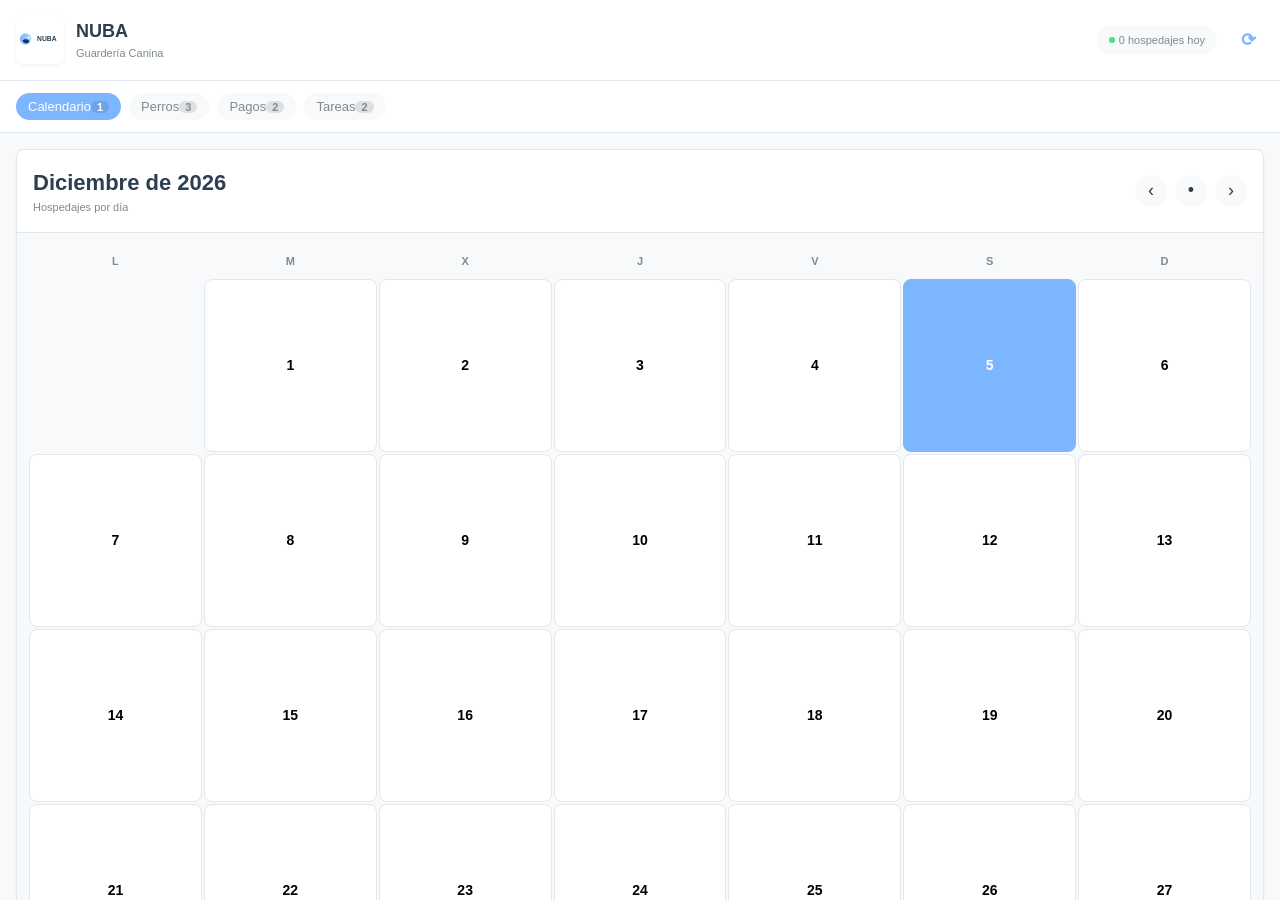
==== index.html @ fd3bfdc2 "Add files via upload" ====
<!DOCTYPE html>
<html lang="es">
<head>
  <meta charset="UTF-8" />
  <title>NUBA Guardería Canina</title>
  <meta name="viewport" content="width=device-width, initial-scale=1, viewport-fit=cover" />
  <link rel="stylesheet" href="./style.css" />
</head>
<body>
  <div id="app"></div>

  <script>
    // ===== DOM Helper =====
    const el = (tag, attrs = {}, children = []) => {
      const node = document.createElement(tag);
      Object.entries(attrs || {}).forEach(([k, v]) => {
        if (k === "class") node.className = v;
        else if (k.startsWith("on") && typeof v === "function") {
          node.addEventListener(k.slice(2).toLowerCase(), v);
        } else if (k === "dataset" && v && typeof v === "object") {
          Object.entries(v).forEach(([dk, dv]) => (node.dataset[dk] = dv));
        } else {
          node.setAttribute(k, v);
        }
      });
      const append = (c) => {
        if (c == null) return;
        if (Array.isArray(c)) c.forEach(append);
        else if (typeof c === "string" || typeof c === "number") {
          node.appendChild(document.createTextNode(c));
        } else {
          node.appendChild(c);
        }
      };
      append(children);
      return node;
    };

    // ===== State =====
    const state = {
      activeTab: "calendario",
      today: new Date(),
      calendarMonthOffset: 0,
      selectedDate: null,
      pagosFilter: "pendientes",
      tareasFilter: "todas",
      modal: null,
      selectedPerroId: null,
      tarifa: { precioNoche: 60000, precioTemporada: 0 },
      perros: [
        {
          id: 1,
          nombre: "Luna",
          notas: "Dieta hipoalergénica, muy sociable.",
          cliente: "María Pérez",
          cliente_telefono: "555-1234",
          cliente_email: "maria@example.com",
          etiquetas: ["Dieta", "Sociable"],
          tamano: "Mediano",
          adjuntos: [{ id: 1, nombre: "vacunas_Luna.pdf", tipo: "Certificado de Vacunas" }]
        },
        {
          id: 2,
          nombre: "Max",
          notas: "Ansiedad por separación. Prefiere habitación tranquila.",
          cliente: "Carlos Gómez",
          cliente_telefono: "555-5678",
          cliente_email: "carlos@example.com",
          etiquetas: ["Ansiedad", "Habitación individual"],
          tamano: "Grande",
          adjuntos: []
        },
        {
          id: 3,
          nombre: "Toby",
          notas: "Toma medicación por la mañana. Muy juguetón.",
          cliente: "Lucía Fernández",
          cliente_telefono: "555-9012",
          cliente_email: "lucia@example.com",
          etiquetas: ["Medicación", "Juguetón"],
          tamano: "Pequeño",
          adjuntos: [{ id: 2, nombre: "ficha_medica_Toby.pdf", tipo: "Ficha Médica" }]
        }
      ],
      hospedajes: [
        {
          id: 1,
          perroId: 1,
          habitacion: "Suite 1",
          desde: "2025-12-06",
          hasta: "2025-12-10",
          estado: "activo"
        },
        {
          id: 2,
          perroId: 2,
          habitacion: "Hab. 3",
          desde: "2025-12-07",
          hasta: "2025-12-12",
          estado: "programado"
        },
        {
          id: 3,
          perroId: 3,
          habitacion: "Suite 2",
          desde: "2025-12-05",
          hasta: "2025-12-07",
          estado: "completado"
        }
      ],
      pagos: [
        {
          id: 1,
          perroId: 1,
          monto: 300000,
          vence: "2025-12-10",
          estado: "pendiente",
          hospedajeId: 1,
          notas: "Pago por hospedaje 5 noches"
        },
        {
          id: 2,
          perroId: 2,
          monto: 360000,
          vence: "2025-12-12",
          estado: "pendiente",
          hospedajeId: 2,
          notas: "Pago por hospedaje 6 noches"
        },
        {
          id: 3,
          perroId: 3,
          monto: 180000,
          vence: "2025-12-07",
          estado: "pagado",
          hospedajeId: 3,
          notas: "Pago por hospedaje 3 noches"
        }
      ],
      tareas: [
        {
          id: 1,
          titulo: "Paseo Luna (mañana)",
          fecha: "2025-12-07",
          asignadoA: "Ana",
          estado: "pendiente"
        },
        {
          id: 2,
          titulo: "Baño Max",
          fecha: "2025-12-07",
          asignadoA: "Luis",
          estado: "en-curso"
        },
        {
          id: 3,
          titulo: "Limpieza Suite 2",
          fecha: "2025-12-06",
          asignadoA: "Equipo",
          estado: "hecha"
        }
      ]
    };

    // ===== Utility Functions =====
    const formatDateISO = (date) => date.toISOString().split("T")[0];

    const addMonths = (date, offset) => {
      const d = new Date(date);
      d.setMonth(d.getMonth() + offset);
      return d;
    };

    const getMonthDays = (year, month) => {
      const firstDay = new Date(year, month, 1);
      const daysInMonth = new Date(year, month + 1, 0).getDate();
      const startWeekday = (firstDay.getDay() + 6) % 7;
      const days = [];
      for (let i = 0; i < startWeekday; i++) {
        days.push(null);
      }
      for (let d = 1; d <= daysInMonth; d++) {
        days.push(new Date(year, month, d));
      }
      return days;
    };

    const isSameDay = (a, b) =>
      a.getFullYear() === b.getFullYear() &&
      a.getMonth() === b.getMonth() &&
      a.getDate() === b.getDate();

    // Calcular número de noches entre fechas (por noche)
    const calcularNoches = (desde, hasta) => {
      const d1 = new Date(desde);
      const d2 = new Date(hasta);
      const msPerDay = 1000 * 60 * 60 * 24;
      const diff = Math.floor((d2 - d1) / msPerDay);
      return Math.max(1, diff);
    };

    const calcularMonto = (desde, hasta, tarifa = state.tarifa.precioNoche) => {
      const noches = calcularNoches(desde, hasta);
      return noches * tarifa;
    };

    const formatCurrency = (value) => {
      const n = Number(value) || 0;
      try {
        return 'Gs ' + n.toLocaleString('es-PY');
      } catch (e) {
        return 'Gs ' + n.toString();
      }
    };

    // ===== Persistence (localStorage) =====
    const STORAGE_KEY = 'nuba_state_v1';

    const getSerializableState = () => ({
      activeTab: state.activeTab,
      today: formatDateISO(state.today),
      calendarMonthOffset: state.calendarMonthOffset,
      selectedDate: state.selectedDate ? formatDateISO(state.selectedDate) : null,
      pagosFilter: state.pagosFilter,
      tareasFilter: state.tareasFilter,
      selectedPerroId: state.selectedPerroId,
      tarifa: state.tarifa,
      perros: state.perros,
      hospedajes: state.hospedajes,
      pagos: state.pagos,
      tareas: state.tareas
    });

    async function saveState() {
      const data = JSON.stringify(getSerializableState());
      try {
        await fetch('/api/state', {
          method: 'POST',
          headers: { 'Content-Type': 'application/json' },
          body: data
        });
      } catch (e) {
        console.error('saveState to server failed', e);
      }
      try {
        localStorage.setItem(STORAGE_KEY, data);
      } catch (e) {
        console.error('saveState to localStorage failed', e);
      }
    }

    async function loadState() {
      let loaded = false;
      try {
        const res = await fetch('/api/state');
        if (res.ok) {
          const obj = await res.json();
          if (obj && Object.keys(obj).length > 0) {
            state.activeTab = obj.activeTab || state.activeTab;
            state.today = obj.today ? new Date(obj.today) : state.today;
            state.calendarMonthOffset = obj.calendarMonthOffset || state.calendarMonthOffset;
            state.selectedDate = obj.selectedDate ? new Date(obj.selectedDate) : state.selectedDate;
            state.pagosFilter = obj.pagosFilter || state.pagosFilter;
            state.tareasFilter = obj.tareasFilter || state.tareasFilter;
            state.selectedPerroId = obj.selectedPerroId || state.selectedPerroId;
            if (obj.tarifa) state.tarifa = obj.tarifa;
            if (Array.isArray(obj.perros)) state.perros = obj.perros;
            if (Array.isArray(obj.hospedajes)) state.hospedajes = obj.hospedajes;
            if (Array.isArray(obj.pagos)) state.pagos = obj.pagos;
            if (Array.isArray(obj.tareas)) state.tareas = obj.tareas;
            loaded = true;
          }
        }
      } catch (e) {
        console.warn('loadState from server failed', e);
      }
      if (!loaded) {
        try {
          const raw = localStorage.getItem(STORAGE_KEY);
          if (!raw) return;
          const obj = JSON.parse(raw);
          if (!obj) return;
          state.activeTab = obj.activeTab || state.activeTab;
          state.today = obj.today ? new Date(obj.today) : state.today;
          state.calendarMonthOffset = obj.calendarMonthOffset || state.calendarMonthOffset;
          state.selectedDate = obj.selectedDate ? new Date(obj.selectedDate) : state.selectedDate;
          state.pagosFilter = obj.pagosFilter || state.pagosFilter;
          state.tareasFilter = obj.tareasFilter || state.tareasFilter;
          state.selectedPerroId = obj.selectedPerroId || state.selectedPerroId;
          if (obj.tarifa) state.tarifa = obj.tarifa;
          if (Array.isArray(obj.perros)) state.perros = obj.perros;
          if (Array.isArray(obj.hospedajes)) state.hospedajes = obj.hospedajes;
          if (Array.isArray(obj.pagos)) state.pagos = obj.pagos;
          if (Array.isArray(obj.tareas)) state.tareas = obj.tareas;
        } catch (e) {
          console.error('loadState from localStorage failed', e);
        }
      }
    }

    // ===== Views =====
    function renderCalendarioView() {
      const container = el("div", { class: "calendar-card card" });

      const monthDate = addMonths(state.today, state.calendarMonthOffset);
      const monthLabel = monthDate.toLocaleDateString("es-ES", {
        month: "long",
        year: "numeric"
      });

      const header = el("div", { class: "calendar-header" }, [
        el("div", null, [
          el(
            "div",
            { class: "calendar-month" },
            monthLabel.charAt(0).toUpperCase() + monthLabel.slice(1)
          ),
          el("div", { class: "card-subtitle" }, "Hospedajes por día")
        ]),
        el("div", { class: "calendar-nav" }, [
          el(
            "button",
            {
              onclick: () => {
                state.calendarMonthOffset -= 1;
                renderApp(document.getElementById("app"));
              }
            },
            "‹"
          ),
          el(
            "button",
            {
              onclick: () => {
                state.calendarMonthOffset = 0;
                renderApp(document.getElementById("app"));
              }
            },
            "•"
          ),
          el(
            "button",
            {
              onclick: () => {
                state.calendarMonthOffset += 1;
                renderApp(document.getElementById("app"));
              }
            },
            "›"
          )
        ])
      ]);

      const weekdaysRow = ["L", "M", "X", "J", "V", "S", "D"].map((d) =>
        el("div", { class: "calendar-weekday" }, d)
      );

      const days = getMonthDays(monthDate.getFullYear(), monthDate.getMonth());
      const selectedDate = state.selectedDate || state.today;

      const daysNodes = days.map((d) => {
        if (!d) return el("div");
        const dayISO = formatDateISO(d);
        const staysOnDay = state.hospedajes.filter(
          (h) => dayISO >= h.desde && dayISO <= h.hasta
        );
        const hasStays = staysOnDay.length > 0;
        const isToday = isSameDay(d, state.today);
        const isSelected = isSameDay(d, selectedDate);

        const classes = ["calendar-day"];
        if (isToday) classes.push("is-today");
        if (hasStays) classes.push("has-stays");
        if (isSelected) classes.push("selected");

        return el(
          "button",
          {
            class: classes.join(" "),
            title: hasStays ? staysOnDay.map((h) => {
              const perro = state.perros.find((p) => p.id === h.perroId);
              return perro ? perro.nombre : "Perro";
            }).join(", ") : "",
            onclick: () => {
              state.selectedDate = d;
              renderApp(document.getElementById("app"));
            }
          },
          [
            el("div", { class: "calendar-day-inner" }, [
              el("span", { class: "calendar-day-number" }, d.getDate())
            ]),
            hasStays
              ? el(
                  "div",
                  { class: "calendar-day-badge" },
                  staysOnDay.length > 9 ? "9+" : staysOnDay.length
                )
              : null,
            hasStays && staysOnDay.length <= 2
              ? el(
                  "div",
                  { class: "calendar-day-pets" },
                  staysOnDay.slice(0, 2).map((h) => {
                    const perro = state.perros.find((p) => p.id === h.perroId);
                    return el(
                      "span",
                      { class: "pet-dot", title: perro ? perro.nombre : "Perro" },
                      perro ? perro.nombre.charAt(0) : "?"
                    );
                  })
                )
              : null
          ]
        );
      });

      const grid = el("div", { class: "calendar-grid" }, [
        ...weekdaysRow,
        ...daysNodes
      ]);

      container.appendChild(header);
      container.appendChild(grid);

      const selectedISO = formatDateISO(state.selectedDate || state.today);
      const dayStays = state.hospedajes.filter(
        (h) => selectedISO >= h.desde && selectedISO <= h.hasta
      );

      const summaryRow = el("div", { class: "day-summary" }, [
        el("span", null, [
          "Día ",
          el("strong", null, selectedISO.split("-").reverse().join("/"))
        ]),
        el("div", { class: "small-pill-row" }, [
          el("span", { class: "small-pill" }, [
            "Hospedajes: ",
            el("strong", null, dayStays.length.toString())
          ])
        ])
      ]);

      container.appendChild(summaryRow);

      const listCard = el(
        "div",
        { class: "card card-tight", style: "margin-top:6px;" },
        [
          el("div", { class: "card-header" }, [
            el("div", { class: "card-title" }, [
              "Hospedajes del día",
              el("span", { class: "chip" }, [
                el("span", { class: "chip-dot" }),
                "Programado / Activo / Completado"
              ])
            ]),
            el(
              "button",
              {
                class: "btn-ghost",
                onclick: () => {
                  state.modal = { type: "hospedaje", date: selectedISO };
                  renderApp(document.getElementById("app"));
                }
              },
              "+ nuevo"
            )
          ]),
          el("div", { class: "scroll-area" }, [
            dayStays.length === 0
              ? el("div", { class: "empty-state" }, "No hay hospedajes para este día.")
              : dayStays.map(renderStayItem)
          ])
        ]
      );

      const wrapper = el("div");
      wrapper.appendChild(container);
      wrapper.appendChild(listCard);
      return wrapper;
    }

    function renderStayItem(h) {
      const perro = state.perros.find((p) => p.id === h.perroId);
      const initials = perro ? perro.nombre.charAt(0) : "?";
      const statusClass = h.estado;
      const statusLabel =
        h.estado === "activo"
          ? "Activo"
          : h.estado === "completado"
          ? "Completado"
          : "Programado";

      const pago = state.pagos.find((p) => p.hospedajeId === h.id);
      const montoCalculado = calcularMonto(h.desde, h.hasta);

      return el("div", { class: "stay-item" }, [
        el("div", { class: "stay-avatar" }, initials),
        el("div", { class: "stay-main" }, [
          el("div", { class: "stay-name" }, perro ? perro.nombre : "Perro"),
          el(
            "div",
            { class: "stay-meta" },
            `Hab. ${h.habitacion} · ${h.desde.split("-").reverse().join("/")}` +
                ` – ${h.hasta.split("-").reverse().join("/")} · ${formatCurrency(montoCalculado)}`
          )
        ]),
        el("div", { style: "display:flex; gap:6px; align-items:center;" }, [
          el("span", { class: `stay-status ${statusClass}` }, statusLabel),
          el(
            "button",
            {
              class: "btn-ghost",
              onclick: () => {
                state.modal = { type: "hospedaje", hospedajeId: h.id };
                renderApp(document.getElementById("app"));
              }
            },
            "Editar"
          )
        ])
      ]);
    }

    function renderPerrosView() {
      const card = el("div", { class: "card card-tight" }, [
        el("div", { class: "card-header" }, [
          el("div", { class: "card-title" }, [
            "Perros registrados",
            el("span", { class: "chip" }, [
              el("span", { class: "chip-dot" }),
              "Perfil, notas, historial"
            ])
          ]),
          el(
            "button",
            {
              class: "btn-ghost",
              onclick: () => {
                state.modal = { type: "perro" };
                renderApp(document.getElementById("app"));
              }
            },
            "+ nuevo"
          )
        ]),
        el("div", { class: "scroll-area" }, [
          el(
            "div",
            { class: "pet-list" },
            state.perros.map((p) => renderPetItem(p))
          )
        ])
      ]);
      return card;
    }

    function renderPetItem(p) {
      const initials = p.nombre.charAt(0);
      const activos = state.hospedajes.filter(
        (h) => h.perroId === p.id && h.estado === "activo"
      ).length;
      const pendientes = state.pagos.filter(
        (pay) => pay.perroId === p.id && pay.estado === "pendiente"
      ).length;
      const tam = p.tamano ? ` · ${p.tamano}` : "";

      return el("div", { class: "pet-item" }, [
        el("div", { class: "pet-avatar" }, initials),
        el("div", { class: "pet-main" }, [
          el("div", { class: "pet-name" }, p.nombre),
          el("div", { class: "pet-notes" }, p.cliente ? `Cliente: ${p.cliente}${tam}` : tam),
          el("div", { class: "pet-tags" }, [
            p.etiquetas.map((tag) => el("span", { class: "pet-tag" }, tag)),
            activos
              ? el("span", { class: "pet-tag" }, `Hospedajes activos: ${activos}`)
              : null,
            pendientes
              ? el(
                  "span",
                  { class: "pet-tag" },
                  `Pagos pendientes: ${pendientes}`
                )
              : null
          ])
        ]),
        el("div", null, [
          el(
            "button",
            {
              class: "btn-ghost",
              onclick: () => {
                state.selectedPerroId = p.id;
                state.modal = { type: "perfil-perro", perroId: p.id };
                renderApp(document.getElementById("app"));
              }
            },
            "Ver Perfil"
          )
        ])
      ]);
    }

    function renderPagosView() {
      const card = el("div", { class: "card card-tight" }, [
        el("div", { class: "card-header" }, [
          el("div", { class: "card-title" }, [
            "Pagos",
            el("span", { class: "chip" }, [
              el("span", { class: "chip-dot" }),
              "Pendientes y pagados"
            ])
          ]),
          el(
            "button",
            {
              class: "btn-ghost",
              onclick: () => {
                state.modal = { type: "pago" };
                renderApp(document.getElementById("app"));
              }
            },
            "+ nuevo pago"
          )
        ]),
        el("div", { class: "pagos-toggle" }, [
          el(
            "button",
            {
              class: state.pagosFilter === "pendientes" ? "active" : "",
              onclick: () => {
                state.pagosFilter = "pendientes";
                renderApp(document.getElementById("app"));
              }
            },
            "Pendientes"
          ),
          el(
            "button",
            {
              class: state.pagosFilter === "pagados" ? "active" : "",
              onclick: () => {
                state.pagosFilter = "pagados";
                renderApp(document.getElementById("app"));
              }
            },
            "Pagados"
          ),
          el(
            "button",
            {
              class: "btn-ghost",
              onclick: () => {
                state.modal = { type: "tarifa" };
                renderApp(document.getElementById("app"));
              }
            },
            "⚙ Tarifas"
          )
        ]),
        el("div", { class: "scroll-area" }, [renderPagosList(state.pagosFilter)])
      ]);

      return card;
    }

    function renderPagosList(filter) {
      const todayISO = formatDateISO(state.today);
      const list = state.pagos.filter((p) =>
        filter === "pendientes" ? p.estado === "pendiente" : p.estado === "pagado"
      );

      if (list.length === 0) {
        return el(
          "div",
          { class: "empty-state" },
          filter === "pendientes"
            ? "No hay pagos pendientes."
            : "No hay pagos registrados como pagados."
        );
      }

      return el(
        "div",
        null,
        list.map((p) => {
          const perro = state.perros.find((pet) => pet.id === p.perroId);
          const vencido = p.estado === "pendiente" && p.vence < todayISO;
          const statusClass = vencido
            ? "vencido"
            : p.estado === "pendiente"
            ? "pendiente"
            : "pagado";
          const statusLabel = vencido
            ? "Vencido"
            : p.estado === "pendiente"
            ? "Pendiente"
            : "Pagado";

          return el("div", { class: "payment-item" }, [
            el("div", { class: "payment-main" }, [
              el("div", { class: "payment-name" }, perro ? perro.nombre : "Perro"),
              el("div", { class: "payment-meta" }, [
                `Vence: ${p.vence.split("-").reverse().join("/")}`,
                " · ",
                el("span", { class: `payment-status-pill ${statusClass}` }, [
                  statusLabel
                ])
              ]),
              p.notas ? el("div", { class: "payment-notes" }, p.notas) : null
            ]),
            el("div", { style: "text-align:right; display:flex; flex-direction:column; gap:6px; align-items:flex-end;" }, [
              el("div", { class: "payment-amount" }, formatCurrency(p.monto)),
              el("div", null, [
                filter === "pendientes"
                  ? el(
                      "button",
                      {
                        class: "btn-primary btn-small",
                        onclick: () => {
                          p.estado = "pagado";
                          saveState();
                          renderApp(document.getElementById("app"));
                        }
                      },
                      "Marcar pagado"
                    )
                  : null,
                el(
                  "button",
                  {
                    class: "btn-ghost",
                    onclick: () => {
                      state.modal = { type: "pago", pagoId: p.id };
                      renderApp(document.getElementById("app"));
                    }
                  },
                  "Editar"
                )
              ])
            ])
          ]);
        })
      );
    }

    function renderTareasView() {
      const card = el("div", { class: "card card-tight" }, [
        el("div", { class: "card-header" }, [
          el("div", { class: "card-title" }, [
            "Tareas del equipo",
            el("span", { class: "chip" }, [
              el("span", { class: "chip-dot" }),
              "Paseos, baños, limpieza"
            ])
          ]),
          el(
            "button",
            {
              class: "btn-ghost",
              onclick: () => {
                state.modal = { type: "tarea" };
                renderApp(document.getElementById("app"));
              }
            },
            "+ nueva"
          )
        ]),
        el("div", { class: "task-filters" }, [
          el(
            "button",
            {
              class: `btn-ghost ${state.tareasFilter === "todas" ? "active-filter" : ""}`,
              onclick: () => {
                state.tareasFilter = "todas";
                renderApp(document.getElementById("app"));
              }
            },
            "Todas"
          ),
          el(
            "button",
            {
              class: `btn-ghost ${state.tareasFilter === "pendientes" ? "active-filter" : ""}`,
              onclick: () => {
                state.tareasFilter = "pendientes";
                renderApp(document.getElementById("app"));
              }
            },
            "Pendientes"
          ),
          el(
            "button",
            {
              class: `btn-ghost ${state.tareasFilter === "hoy" ? "active-filter" : ""}`,
              onclick: () => {
                state.tareasFilter = "hoy";
                renderApp(document.getElementById("app"));
              }
            },
            "Hoy"
          )
        ]),
        el("div", { class: "scroll-area" }, [renderTareasList()])
      ]);

      return card;
    }

    function renderTareasList() {
      const todayISO = formatDateISO(state.today);

      let list = state.tareas.slice();
      if (state.tareasFilter === "pendientes") {
        list = list.filter((t) => t.estado !== "hecha");
      } else if (state.tareasFilter === "hoy") {
        list = list.filter((t) => t.fecha === todayISO);
      }

      if (list.length === 0) {
        return el(
          "div",
          { class: "empty-state" },
          "No hay tareas para este filtro."
        );
      }

      return el(
        "div",
        null,
        list.map((t) => {
          const statusClass = t.estado;
          const statusLabel =
            t.estado === "pendiente"
              ? "Pendiente"
              : t.estado === "en-curso"
              ? "En curso"
              : "Hecha";

          return el("div", { class: "task-item" }, [
            el(
              "button",
              {
                class: "task-checkbox",
                onclick: () => {
                    if (t.estado === "hecha") {
                      t.estado = "pendiente";
                    } else {
                      t.estado = "hecha";
                    }
                    saveState();
                    renderApp(document.getElementById("app"));
                }
              },
              t.estado === "hecha" ? "✓" : ""
            ),
            el("div", { class: "task-main" }, [
              el("div", { class: "task-title" }, t.titulo),
              el("div", { class: "task-meta" }, [
                el("span", null, [
                  `Fecha: ${t.fecha.split("-").reverse().join("/")}`,
                  " · ",
                  `Asignado a ${t.asignadoA}`
                ]),
                el("span", { class: `task-status-pill ${statusClass}` }, statusLabel)
              ])
            ])
          ]);
        })
      );
    }

    function renderModal() {
      const close = () => {
        state.modal = null;
        renderApp(document.getElementById("app"));
      };

      const backdrop = el(
        "div",
        {
          class: "modal-backdrop",
          onclick: (e) => {
            if (e.target === e.currentTarget) close();
          }
        },
        [renderModalContent(close)]
      );

      return backdrop;
    }

    function renderModalContent(close) {
      if (!state.modal) return el("div");
      if (state.modal.type === "hospedaje") return renderHospedajeModal(close);
      if (state.modal.type === "tarea") return renderTareaModal(close);
      if (state.modal.type === "pago") return renderPagoModal(close);
      if (state.modal.type === "perro") return renderPerroModal(close);
      if (state.modal.type === "tarifa") return renderTarifaModal(close);
      if (state.modal.type === "perfil-perro") return renderPerfilPerroModal(close);
      return el("div");
    }

    function renderHospedajeModal(close) {
      const sheet = el("div", { class: "modal-sheet" });
      const hospedajeId = state.modal && state.modal.hospedajeId ? state.modal.hospedajeId : null;
      const existing = hospedajeId ? state.hospedajes.find((x) => x.id === hospedajeId) : null;

      const desdeInput = el("input", {
        type: "date",
        value: state.modal.date || (existing ? existing.desde : formatDateISO(state.today))
      });
      const hastaInput = el("input", {
        type: "date",
        value: state.modal.date || (existing ? existing.hasta : formatDateISO(state.today))
      });

      const perroSelect = el(
        "select",
        null,
        state.perros.map((p) => el("option", { value: p.id }, p.nombre))
      );

      const habInput = el("input", {
        type: "text",
        placeholder: "Suite / Habitación",
        value: existing ? existing.habitacion : ""
      });

      if (existing) {
        perroSelect.value = existing.perroId;
      }

      const save = () => {
        const perroId = parseInt(perroSelect.value, 10);
        const desde = desdeInput.value;
        const hasta = hastaInput.value;
        const habitacion = habInput.value || "Hab. 1";
        if (!perroId || !desde || !hasta) {
          alert("Completa perro y fechas.");
          return;
        }
        if (existing) {
          existing.perroId = perroId;
          existing.desde = desde;
          existing.hasta = hasta;
          existing.habitacion = habitacion;
          // Actualizar pago relacionado
          const pago = state.pagos.find((p) => p.hospedajeId === existing.id);
          if (pago) {
            pago.monto = calcularMonto(desde, hasta);
          }
          saveState();
        } else {
          state.hospedajes.push({
            id: Date.now(),
            perroId,
            desde,
            hasta,
            habitacion,
            estado: "programado"
          });
          // Crear pago automático
          const nuevoHospedajeId = Date.now();
          const monto = calcularMonto(desde, hasta);
          const noches = calcularNoches(desde, hasta);
          state.pagos.push({
            id: Date.now() + 1,
            perroId,
            monto,
            vence: hasta,
            hospedajeId: nuevoHospedajeId,
            estado: "pendiente",
            notas: `Pago por hospedaje ${noches} noches`
          });
          state.hospedajes[state.hospedajes.length - 1].id = nuevoHospedajeId;
          saveState();
        }
        close();
      };

      sheet.appendChild(
        el("div", { class: "modal-header" }, [
          el("div", { class: "modal-title" }, existing ? "Editar hospedaje" : "Nuevo hospedaje"),
          el(
            "button",
            {
              class: "btn-icon",
              onclick: close
            },
            "✕"
          )
        ])
      );

      sheet.appendChild(
        el("div", { class: "modal-body" }, [
          el("div", { class: "modal-field" }, [
            el("label", null, "Perro"),
            perroSelect
          ]),
          el("div", { class: "modal-field" }, [
            el("label", null, "Desde"),
            desdeInput
          ]),
          el("div", { class: "modal-field" }, [
            el("label", null, "Hasta"),
            hastaInput
          ]),
          el("div", { class: "modal-field" }, [
            el("label", null, "Habitación"),
            habInput
          ]),
          el("div", { class: "modal-actions" }, [
            el("button", { class: "btn-ghost", onclick: close }, "Cancelar"),
            el("button", { class: "btn-primary", onclick: save }, "Guardar")
          ])
        ])
      );

      return sheet;
    }

    function renderPagoModal(close) {
      const sheet = el("div", { class: "modal-sheet" });
      const pagoId = state.modal && state.modal.pagoId ? state.modal.pagoId : null;
      const existing = pagoId ? state.pagos.find((x) => x.id === pagoId) : null;

      const perroSelect = el(
        "select",
        null,
        state.perros.map((p) => el("option", { value: p.id }, p.nombre))
      );
      const montoInput = el("input", {
        type: "number",
        placeholder: "Monto",
        min: "0",
        step: "0.01",
        value: existing ? existing.monto : ""
      });
      const venceInput = el("input", {
        type: "date",
        value: existing ? existing.vence : formatDateISO(state.today)
      });
      const notasInput = el("input", {
        type: "text",
        placeholder: "Notas (opcional)",
        value: existing && existing.notas ? existing.notas : ""
      });
      const estadoSelect = el(
        "select",
        null,
        ["pendiente", "pagado"].map((s) => el("option", { value: s }, s))
      );

      if (existing) {
        perroSelect.value = existing.perroId;
        estadoSelect.value = existing.estado || "pendiente";
      }

      const save = () => {
        const perroId = parseInt(perroSelect.value, 10);
        const monto = parseFloat(montoInput.value);
        const vence = venceInput.value;
        const notas = notasInput.value.trim();
        const estado = estadoSelect.value;

        if (!perroId || !monto || monto <= 0 || !vence) {
          alert("Completa todos los campos correctamente.");
          return;
        }

        if (existing) {
          existing.perroId = perroId;
          existing.monto = monto;
          existing.vence = vence;
          existing.notas = notas;
          existing.estado = estado;
        } else {
          state.pagos.push({
            id: Date.now(),
            perroId,
            monto,
            vence,
            notas,
            estado: estado || "pendiente"
          });
        }
        saveState();
        close();
      };

      sheet.appendChild(
        el("div", { class: "modal-header" }, [
          el("div", { class: "modal-title" }, existing ? "Editar pago" : "Nuevo pago"),
          el(
            "button",
            {
              class: "btn-icon",
              onclick: close
            },
            "✕"
          )
        ])
      );

      sheet.appendChild(
        el("div", { class: "modal-body" }, [
          el("div", { class: "modal-field" }, [
            el("label", null, "Perro"),
            perroSelect
          ]),
          el("div", { class: "modal-field" }, [
            el("label", null, "Monto (Gs)"),
            montoInput
          ]),
          el("div", { class: "modal-field" }, [
            el("label", null, "Fecha de vencimiento"),
            venceInput
          ]),
          el("div", { class: "modal-field" }, [
            el("label", null, "Notas"),
            notasInput
          ]),
          el("div", { class: "modal-field" }, [
            el("label", null, "Estado"),
            estadoSelect
          ]),
          el("div", { class: "modal-actions" }, [
            el("button", { class: "btn-ghost", onclick: close }, "Cancelar"),
            el("button", { class: "btn-primary", onclick: save }, "Guardar")
          ])
        ])
      );

      return sheet;
    }

    function renderPerroModal(close) {
      const sheet = el("div", { class: "modal-sheet" });
      const perroId = state.modal && state.modal.perroId ? state.modal.perroId : null;
      const existing = perroId ? state.perros.find((p) => p.id === perroId) : null;

      const nombreInput = el("input", { type: "text", placeholder: "Nombre", value: existing ? existing.nombre : "" });
      const clienteInput = el("input", { type: "text", placeholder: "Nombre del cliente", value: existing ? existing.cliente : "" });
      const telInput = el("input", { type: "text", placeholder: "Teléfono", value: existing ? (existing.cliente_telefono || "") : "" });
      const emailInput = el("input", { type: "email", placeholder: "Email", value: existing ? (existing.cliente_email || "") : "" });
      const notasInput = el("input", { type: "text", placeholder: "Notas", value: existing ? existing.notas : "" });
      const etiquetasInput = el("input", { type: "text", placeholder: "Etiquetas (separadas por comas)", value: existing ? (existing.etiquetas || []).join(", ") : "" });
      const tamanoSelect = el("select", null, [
        el("option", { value: "Pequeño" }, "Pequeño"),
        el("option", { value: "Mediano" }, "Mediano"),
        el("option", { value: "Grande" }, "Grande")
      ]);

      // Manejo de adjuntos (imágenes) en la ficha médica
      const tempAdjuntos = existing && existing.adjuntos ? existing.adjuntos.slice() : [];
      const adjContainer = el("div", { class: "adj-container" }, tempAdjuntos.map(a => {
        return el("div", { class: "adj-row" }, [
          a.data ? el("img", { src: a.data, style: "width:56px;height:56px;object-fit:cover;border-radius:6px;" }) : el("div", { style: "width:56px;height:56px;background:#eee;border-radius:6px;display:flex;align-items:center;justify-content:center;" }, "📄"),
          el("div", { style: "flex:1;margin-left:8px;" }, a.nombre),
          el("button", { class: "btn-ghost", onclick: () => { const idx = tempAdjuntos.findIndex(x=>x.id===a.id); if(idx>=0){ tempAdjuntos.splice(idx,1); adjContainer.innerHTML = ''; tempAdjuntos.forEach(x=> adjContainer.appendChild(renderAdjItem(x))); } } }, "Eliminar")
        ]);
      }));

      function renderAdjItem(a) {
        return el("div", { class: "adj-row" }, [
          a.data ? el("img", { src: a.data, style: "width:56px;height:56px;object-fit:cover;border-radius:6px;" }) : el("div", { style: "width:56px;height:56px;background:#eee;border-radius:6px;display:flex;align-items:center;justify-content:center;" }, "📄"),
          el("div", { style: "flex:1;margin-left:8px;" }, a.nombre),
          el("button", { class: "btn-ghost", onclick: () => { const idx = tempAdjuntos.findIndex(x=>x.id===a.id); if(idx>=0){ tempAdjuntos.splice(idx,1); adjContainer.innerHTML = ''; tempAdjuntos.forEach(x=> adjContainer.appendChild(renderAdjItem(x))); } } }, "Eliminar")
        ]);
      }

      const fileInput = el("input", { type: "file", accept: "image/*", onchange: (e) => {
        const file = e.target.files && e.target.files[0];
        if (!file) return;
        const reader = new FileReader();
        reader.onload = () => {
          const obj = { id: Date.now(), nombre: file.name, tipo: file.type, data: reader.result };
          tempAdjuntos.push(obj);
          adjContainer.appendChild(renderAdjItem(obj));
        };
        reader.readAsDataURL(file);
      } });

      const save = () => {
        const nombre = nombreInput.value.trim();
        const cliente = clienteInput.value.trim();
        const cliente_telefono = telInput.value.trim();
        const cliente_email = emailInput.value.trim();
        const notas = notasInput.value.trim();
        const etiquetas = etiquetasInput.value.split(",").map(s=>s.trim()).filter(Boolean);
        const tamano = tamanoSelect.value || (existing && existing.tamano) || "Mediano";

        if (!nombre) { alert("Ingresa el nombre del perro."); return; }

        if (existing) {
          existing.nombre = nombre;
          existing.cliente = cliente;
          existing.cliente_telefono = cliente_telefono;
          existing.cliente_email = cliente_email;
          existing.notas = notas;
          existing.etiquetas = etiquetas;
          existing.tamano = tamano;
          existing.adjuntos = tempAdjuntos;
        } else {
          state.perros.push({
            id: Date.now(),
            nombre,
            cliente,
            cliente_telefono,
            cliente_email,
            notas,
            etiquetas,
            tamano,
            adjuntos: tempAdjuntos
          });
        }
        saveState();
        close();
      };

      sheet.appendChild(el("div", { class: "modal-header" }, [ el("div", { class: "modal-title" }, existing ? "Editar perro" : "Nuevo perro"), el("button", { class: "btn-icon", onclick: close }, "✕") ]));
      // Prefill tamaño if editing
      if (existing && existing.tamano) tamanoSelect.value = existing.tamano;

      sheet.appendChild(el("div", { class: "modal-body" }, [
        el("div", { class: "modal-field" }, [ el("label", null, "Nombre"), nombreInput ]),
        el("div", { class: "modal-field" }, [ el("label", null, "Cliente"), clienteInput ]),
        el("div", { class: "modal-field" }, [ el("label", null, "Teléfono"), telInput ]),
        el("div", { class: "modal-field" }, [ el("label", null, "Email"), emailInput ]),
        el("div", { class: "modal-field" }, [ el("label", null, "Notas"), notasInput ]),
        el("div", { class: "modal-field" }, [ el("label", null, "Etiquetas"), etiquetasInput ]),
        el("div", { class: "modal-field" }, [ el("label", null, "Ficha médica (adjuntar imágenes)"), fileInput, adjContainer ]),
        el("div", { class: "modal-actions" }, [ el("button", { class: "btn-ghost", onclick: close }, "Cancelar"), el("button", { class: "btn-primary", onclick: save }, "Guardar") ])
      ]));

      return sheet;
    }

    function renderTarifaModal(close) {
      const sheet = el("div", { class: "modal-sheet" });
      const precioInput = el("input", {
        type: "number",
        placeholder: "Precio por noche (Gs)",
        min: "0",
        step: "1",
        value: state.tarifa.precioNoche
      });
      const temporadaInput = el("input", {
        type: "number",
        placeholder: "Descuento/Aumento temporada (%)",
        min: "-100",
        max: "100",
        step: "1",
        value: state.tarifa.precioTemporada
      });

      const save = () => {
        const precio = parseFloat(precioInput.value);
        if (!precio || precio <= 0) {
          alert("Ingresa un precio válido.");
          return;
        }
        state.tarifa.precioNoche = precio;
        state.tarifa.precioTemporada = parseFloat(temporadaInput.value) || 0;
        saveState();
        alert("Tarifas actualizadas correctamente.");
        close();
      };

      sheet.appendChild(el("div", { class: "modal-header" }, [ el("div", { class: "modal-title" }, "Configurar Tarifas"), el("button", { class: "btn-icon", onclick: close }, "✕") ]));
      sheet.appendChild(el("div", { class: "modal-body" }, [
        el("div", { class: "modal-field" }, [ el("label", null, "Precio por noche (Gs)"), precioInput ]),
        el("div", { class: "modal-field" }, [ el("label", null, "Ajuste temporada (%)"), temporadaInput ]),
        el("div", { class: "modal-actions" }, [ el("button", { class: "btn-ghost", onclick: close }, "Cancelar"), el("button", { class: "btn-primary", onclick: save }, "Guardar") ])
      ]));

      return sheet;
    }

    function renderPerfilPerroModal(close) {
      const perroId = state.modal && state.modal.perroId ? state.modal.perroId : null;
      const perro = perroId ? state.perros.find((p) => p.id === perroId) : null;

      if (!perro) return el("div");

      const sheet = el("div", { class: "modal-sheet" });
      const hospedajesDelPerro = state.hospedajes.filter((h) => h.perroId === perroId);
      const pagosDelPerro = state.pagos.filter((p) => p.perroId === perroId);

      sheet.appendChild(el("div", { class: "modal-header" }, [
        el("div", { class: "modal-title" }, `${perro.nombre} - Perfil`),
        el("button", { class: "btn-icon", onclick: close }, "✕")
      ]));

      sheet.appendChild(el("div", { class: "modal-body" }, [
        el("div", { class: "modal-section" }, [
          el("h4", null, "Información General"),
          el("p", null, `Nombre: ${perro.nombre}`),
          el("p", null, `Cliente: ${perro.cliente}`),
          el("p", null, `Teléfono: ${perro.cliente_telefono || "-"}`),
          el("p", null, `Email: ${perro.cliente_email || "-"}`),
          el("p", null, `Tamaño: ${perro.tamano || "-"}`),
          el("p", null, `Notas: ${perro.notas}`)
        ]),
        el("div", { class: "modal-section" }, [
          el("h4", null, "Hospedajes"),
          hospedajesDelPerro.length === 0
            ? el("p", null, "No hay hospedajes registrados.")
            : hospedajesDelPerro.map((h) =>
              el("div", { style: "margin:6px 0; font-size:11px; padding:6px; background:#f0f0f0; border-radius:6px;" }, [
                `${h.desde} a ${h.hasta} · Hab. ${h.habitacion} · Estado: ${h.estado}`
              ])
            )
        ]),
        el("div", { class: "modal-section" }, [
          el("h4", null, "Pagos"),
          pagosDelPerro.length === 0
            ? el("p", null, "No hay pagos registrados.")
            : pagosDelPerro.map((p) =>
              el("div", { style: "margin:6px 0; font-size:11px; padding:6px; background:#f0f0f0; border-radius:6px;" }, [
                `${formatCurrency(p.monto)} · Vence: ${p.vence} · ${p.estado}`
              ])
            )
        ]),
        el("div", { class: "modal-section" }, [
          el("h4", null, "Documentos Adjuntos"),
          perro.adjuntos && perro.adjuntos.length > 0
            ? el("div", { style: "display:flex;flex-wrap:wrap;gap:8px;" }, perro.adjuntos.map((adj) =>
              el("div", { style: "width:120px; padding:6px; background:#f8f9fa; border-radius:8px; text-align:center;" }, [
                adj.data ? el("img", { src: adj.data, style: "width:100%; height:80px; object-fit:cover; border-radius:6px;", onclick: () => { const w = window.open(); w.document.write('<img src="'+adj.data+'" style="max-width:100%;">'); } }) : el("div", { style: "height:80px; display:flex; align-items:center; justify-content:center;" }, "📄"),
                el("div", { style: "font-size:12px; margin-top:6px;" }, adj.nombre)
              ])
            ))
            : el("p", null, "No hay documentos adjuntos.")
        ]),
        el("div", { class: "modal-actions" }, [
          el("button", { class: "btn-ghost", onclick: close }, "Cerrar")
        ])
      ]));

      return sheet;
    }

    function renderTareaModal(close) {
      const sheet = el("div", { class: "modal-sheet" });
      const tituloInput = el("input", {
        type: "text",
        placeholder: "Título de la tarea"
      });
      const fechaInput = el("input", {
        type: "date",
        value: formatDateISO(state.today)
      });
      const personaInput = el("input", {
        type: "text",
        placeholder: "Asignado a (nombre)"
      });

      const save = () => {
        const titulo = tituloInput.value.trim();
        const fecha = fechaInput.value;
        const asignadoA = personaInput.value.trim() || "Equipo";

        if (!titulo || !fecha) {
          alert("Completa el título y la fecha.");
          return;
        }

        state.tareas.push({
          id: Date.now(),
          titulo,
          fecha,
          asignadoA,
          estado: "pendiente"
        });
          saveState();
          close();
      };

      sheet.appendChild(
        el("div", { class: "modal-header" }, [
          el("div", { class: "modal-title" }, "Nueva tarea"),
          el(
            "button",
            {
              class: "btn-icon",
              onclick: close
            },
            "✕"
          )
        ])
      );

      sheet.appendChild(
        el("div", { class: "modal-body" }, [
          el("div", { class: "modal-field" }, [
            el("label", null, "Título"),
            tituloInput
          ]),
          el("div", { class: "modal-field" }, [
            el("label", null, "Fecha"),
            fechaInput
          ]),
          el("div", { class: "modal-field" }, [
            el("label", null, "Asignado a"),
            personaInput
          ]),
          el("div", { class: "modal-actions" }, [
            el("button", { class: "btn-ghost", onclick: close }, "Cancelar"),
            el("button", { class: "btn-primary", onclick: save }, "Guardar")
          ])
        ])
      );

      return sheet;
    }

    // ===== Main App =====
    function renderApp(root) {
      root.innerHTML = "";
      const shell = el("div", { class: "app-shell" });

      shell.appendChild(renderHeader());
      shell.appendChild(renderTabs());
      shell.appendChild(renderContent());

      root.appendChild(shell);

      if (state.modal) {
        root.appendChild(renderModal());
      }
    }

    function renderHeader() {
      const todayCount = state.hospedajes.filter((h) => {
        const todayISO = state.today.toISOString().split("T")[0];
        return todayISO >= h.desde && todayISO <= h.hasta;
      }).length;

      // Botón de recarga compacto (solo icono, tooltip)
      const reloadBtn = el("button", {
        class: "btn-ghost reload-btn",
        title: "Recargar datos del servidor",
        style: "margin-left:8px;padding:4px 8px;display:flex;align-items:center;justify-content:center;",
        onclick: async (e) => {
          e.preventDefault();
          await loadState();
          state.selectedDate = state.selectedDate ? new Date(state.selectedDate) : new Date(state.today);
          renderApp(document.getElementById("app"));
        }
      }, [
        el("span", { style: "font-size:18px;line-height:1;" }, "⟳")
      ]);

      return el("header", { class: "app-header" }, [
        el("div", { class: "logo-group" }, [
          (function(){
            const ns = "http://www.w3.org/2000/svg";
            const svg = document.createElementNS(ns, "svg");
            svg.setAttribute("viewBox", "0 0 200 80");
            svg.setAttribute("class", "logo-image");
            svg.innerHTML = `
              <defs>
                <linearGradient id="g1" x1="0" x2="1">
                  <stop offset="0" stop-color="#7bb6ff"/>
                  <stop offset="1" stop-color="#a8d8ea"/>
                </linearGradient>
              </defs>
              <g fill="none" fill-rule="evenodd">
                <rect width="200" height="80" rx="8" fill="white"/>
                <g transform="translate(12,8)">
                  <circle cx="28" cy="28" r="24" fill="url(#g1)" />
                  <path d="M16 34c6-8 20-6 24-2 6 6 2 12-6 14-8 2-20-8-18-12z" fill="#0f2b5a" opacity="0.95" />
                  <path d="M34 18c4-2 8-1 12 2 2 2 1 6-3 6-4 0-9-6-9-8z" fill="#ffffff" opacity="0.9" />
                </g>
                <text x="88" y="46" font-family="Segoe UI, Roboto, sans-serif" font-size="28" fill="#2c3e50" font-weight="700">NUBA</text>
              </g>
            `;
            return svg;
          })(),
          el("div", { class: "logo-text-block" }, [
            el("span", { class: "logo-text-main" }, "NUBA"),
            el("span", { class: "logo-text-sub" }, "Guardería Canina")
          ])
        ]),
        el("div", { style: "display:flex;align-items:center;gap:8px;" }, [
          el("div", { class: "badge-pill" }, [
            el("span", { class: "badge-dot" }),
            `${todayCount} hospedajes hoy`
          ]),
          reloadBtn
        ])
      ]);
    }

    function renderTabs() {
      const tabs = [
        { id: "calendario", label: "Calendario" },
        { id: "perros", label: "Perros" },
        { id: "pagos", label: "Pagos" },
        { id: "tareas", label: "Tareas" }
      ];

      const counts = {
        calendario: state.hospedajes.filter((h) => h.estado === "activo").length,
        perros: state.perros.length,
        pagos: state.pagos.filter((p) => p.estado === "pendiente").length,
        tareas: state.tareas.filter((t) => t.estado !== "hecha").length
      };

      return el(
        "nav",
        { class: "app-tabs" },
        tabs.map((tab) =>
          el(
            "button",
            {
              class: `tab-pill ${state.activeTab === tab.id ? "active" : ""}`,
              onclick: () => {
                state.activeTab = tab.id;
                renderApp(document.getElementById("app"));
              }
            },
            [
              el("span", null, [
                tab.label,
                el("span", { class: "tab-badge" }, counts[tab.id] || 0)
              ])
            ]
          )
        )
      );
    }

    function renderContent() {
      const content = el("main", { class: "app-content" });
      let view;
      switch (state.activeTab) {
        case "calendario":
          view = renderCalendarioView();
          break;
        case "perros":
          view = renderPerrosView();
          break;
        case "pagos":
          view = renderPagosView();
          break;
        case "tareas":
          view = renderTareasView();
          break;
        default:
          view = el("div");
      }
      content.appendChild(view);
      return content;
    }

    // Initial setup
    window.addEventListener("DOMContentLoaded", async () => {
      await loadState();
      state.selectedDate = state.selectedDate ? new Date(state.selectedDate) : new Date(state.today);
      renderApp(document.getElementById("app"));
    });
  </script>
</body>
</html>
---- style.css ----
/* ===== CSS Variables y Theme ===== */
:root {
  --color-primary: #7bb6ff;
  --color-primary-dark: #5a95e8;
  --color-surface: #ffffff;
  --color-surface-alt: #f8f9fa;
  --color-secondary: #a8d8ea;
  --color-accent: #ff8b54;
  --color-success: #4ade80;
  --color-warning: #fbbf24;
  --color-danger: #ef4444;
  --color-text: #2c3e50;
  --color-text-muted: #7f8c8d;
  --color-border: #e1e8ed;
  --color-overlay: rgba(0, 0, 0, 0.5);
  --size-radius: 8px;
  --size-spacing-xs: 4px;
  --size-spacing-sm: 8px;
  --size-spacing-md: 12px;
  --size-spacing-lg: 16px;
  --size-spacing-xl: 24px;
  --font-family: -apple-system, BlinkMacSystemFont, "Segoe UI", Roboto, Oxygen, Ubuntu, Cantarell, sans-serif;
  --font-size-small: 11px;
  --font-size-normal: 13px;
  --font-size-title: 15px;
  --font-size-h3: 18px;
  --font-size-h2: 22px;
}

/* ===== Reset and Base ===== */
* {
  margin: 0;
  padding: 0;
  box-sizing: border-box;
}

html,
body {
  font-family: var(--font-family);
  color: var(--color-text);
  background: var(--color-surface-alt);
  line-height: 1.5;
  font-size: var(--font-size-normal);
  overflow: hidden;
}

button {
  font-family: var(--font-family);
  cursor: pointer;
  font-size: var(--font-size-normal);
  border: none;
  background: none;
  padding: 0;
  margin: 0;
}

input,
select {
  font-family: var(--font-family);
  font-size: var(--font-size-normal);
  padding: var(--size-spacing-sm);
  border: 1px solid var(--color-border);
  border-radius: var(--size-radius);
  width: 100%;
  transition: border-color 0.2s;
}

input:focus,
select:focus {
  outline: none;
  border-color: var(--color-primary);
  box-shadow: 0 0 0 2px rgba(123, 182, 255, 0.1);
}

/* ===== Layout ===== */
#app {
  width: 100vw;
  height: 100vh;
  display: flex;
}

.app-shell {
  width: 100%;
  height: 100%;
  display: flex;
  flex-direction: column;
}

.app-header {
  display: flex;
  justify-content: space-between;
  align-items: center;
  padding: var(--size-spacing-lg);
  background: var(--color-surface);
  border-bottom: 1px solid var(--color-border);
  flex-shrink: 0;
}

.logo-group {
  display: flex;
  align-items: center;
  gap: var(--size-spacing-md);
}

.logo-icon {
  width: 32px;
  height: 32px;
  background: linear-gradient(135deg, var(--color-primary), var(--color-secondary));
  border-radius: 50%;
  display: flex;
  align-items: center;
  justify-content: center;
  position: relative;
}

.logo-image {
  width: 48px;
  height: 48px;
  object-fit: contain;
  border-radius: 8px;
  background: white;
  box-shadow: 0 1px 4px rgba(0,0,0,0.06);
}

.paw {
  width: 16px;
  height: 16px;
  position: relative;
}

.adj-container {
  display: flex;
  flex-direction: column;
  gap: 8px;
  margin-top: 8px;
}

.adj-row {
  display: flex;
  gap: 8px;
  align-items: center;
}

.paw-toe {
  width: 3px;
  height: 3px;
  background: white;
  border-radius: 50%;
  position: absolute;
}

.paw-toe:nth-child(1) {
  top: 0;
  left: 6px;
}

.paw-toe:nth-child(2) {
  top: 2px;
  left: 0;
}

.paw-toe:nth-child(3) {
  top: 2px;
  right: 0;
}

.logo-text-block {
  display: flex;
  flex-direction: column;
}

.logo-text-main {
  font-size: var(--font-size-h3);
  font-weight: 700;
  color: var(--color-text);
}

.logo-text-sub {
  font-size: var(--font-size-small);
  color: var(--color-text-muted);
}

.badge-pill {
  display: flex;
  align-items: center;
  gap: var(--size-spacing-xs);
  background: var(--color-surface-alt);
  padding: 6px 12px;
  border-radius: 16px;
  font-size: var(--font-size-small);
  color: var(--color-text-muted);
}

.badge-dot {
  width: 6px;
  height: 6px;
  background: var(--color-success);
  border-radius: 50%;
  animation: pulse 2s infinite;
}

@keyframes pulse {
  0%,
  100% {
    opacity: 1;
  }
  50% {
    opacity: 0.5;
  }
}

/* ===== Tabs ===== */
.app-tabs {
  display: flex;
  gap: var(--size-spacing-sm);
  padding: var(--size-spacing-md) var(--size-spacing-lg);
  background: var(--color-surface);
  border-bottom: 1px solid var(--color-border);
  overflow-x: auto;
  flex-shrink: 0;
}

.tab-pill {
  padding: 6px 12px;
  border-radius: 16px;
  background: var(--color-surface-alt);
  color: var(--color-text-muted);
  font-size: var(--font-size-normal);
  white-space: nowrap;
  transition: all 0.2s;
  display: flex;
  align-items: center;
  gap: 6px;
}

.tab-pill:hover {
  background: var(--color-border);
}

.tab-pill.active {
  background: var(--color-primary);
  color: white;
}

.tab-badge {
  background: rgba(0, 0, 0, 0.1);
  padding: 0 6px;
  border-radius: 8px;
  font-size: var(--font-size-small);
  font-weight: 600;
  min-width: 20px;
  text-align: center;
}

/* ===== Content Area ===== */
.app-content {
  flex: 1;
  overflow-y: auto;
  padding: var(--size-spacing-lg);
  display: flex;
  flex-direction: column;
  gap: var(--size-spacing-lg);
}

/* ===== Cards ===== */
.card {
  background: var(--color-surface);
  border: 1px solid var(--color-border);
  border-radius: var(--size-radius);
  display: flex;
  flex-direction: column;
  box-shadow: 0 1px 3px rgba(0, 0, 0, 0.05);
}

.card-tight {
  border: none;
  box-shadow: 0 2px 8px rgba(0, 0, 0, 0.08);
}

.card-header {
  padding: var(--size-spacing-lg);
  border-bottom: 1px solid var(--color-border);
  display: flex;
  justify-content: space-between;
  align-items: flex-start;
  gap: var(--size-spacing-md);
}

.card-title {
  font-size: var(--font-size-h3);
  font-weight: 600;
  color: var(--color-text);
  display: flex;
  flex-direction: column;
  gap: var(--size-spacing-xs);
}

.card-subtitle {
  font-size: var(--font-size-small);
  color: var(--color-text-muted);
}

.chip {
  display: inline-flex;
  align-items: center;
  gap: 4px;
  font-size: var(--font-size-small);
  color: var(--color-text-muted);
  background: var(--color-surface-alt);
  padding: 4px 8px;
  border-radius: 8px;
  width: fit-content;
}

.chip-dot {
  width: 4px;
  height: 4px;
  background: var(--color-primary);
  border-radius: 50%;
}

/* ===== Calendar ===== */
.calendar-card {
  margin: 0;
}

.calendar-header {
  display: flex;
  justify-content: space-between;
  align-items: center;
  padding: var(--size-spacing-lg);
  border-bottom: 1px solid var(--color-border);
}

.calendar-month {
  font-size: var(--font-size-h2);
  font-weight: 700;
  color: var(--color-text);
}

.calendar-nav {
  display: flex;
  gap: var(--size-spacing-sm);
}

.calendar-nav button {
  width: 32px;
  height: 32px;
  border-radius: 50%;
  background: var(--color-surface-alt);
  color: var(--color-text);
  font-size: 18px;
  display: flex;
  align-items: center;
  justify-content: center;
  transition: all 0.2s;
}

.calendar-nav button:hover {
  background: var(--color-primary);
  color: white;
}

.calendar-grid {
  display: grid;
  grid-template-columns: repeat(7, 1fr);
  gap: 2px;
  padding: var(--size-spacing-md);
  background: var(--color-surface-alt);
  border-bottom: 1px solid var(--color-border);
}

.calendar-weekday {
  font-size: var(--font-size-small);
  font-weight: 600;
  color: var(--color-text-muted);
  text-align: center;
  padding: 8px 0;
}

.calendar-day {
  aspect-ratio: 1 / 1;
  border: 1px solid var(--color-border);
  background: var(--color-surface);
  border-radius: var(--size-radius);
  padding: var(--size-spacing-sm);
  cursor: pointer;
  display: flex;
  flex-direction: column;
  align-items: center;
  justify-content: center;
  font-size: var(--font-size-small);
  position: relative;
  transition: all 0.2s;
}

.calendar-day:hover {
  background: var(--color-surface-alt);
  border-color: var(--color-primary);
}

.calendar-day.is-today {
  border-color: var(--color-primary);
  background: rgba(123, 182, 255, 0.05);
}

.calendar-day.has-stays {
  border-color: var(--color-secondary);
}

.calendar-day.selected {
  border-color: var(--color-primary);
  background: var(--color-primary);
  color: white;
  font-weight: 600;
}

.calendar-day-inner {
  display: flex;
  align-items: center;
  justify-content: center;
  flex: 1;
}

.calendar-day-number {
  font-size: 14px;
  font-weight: 600;
}

.calendar-day-badge {
  position: absolute;
  top: 2px;
  right: 2px;
  background: var(--color-accent);
  color: white;
  width: 18px;
  height: 18px;
  border-radius: 50%;
  display: flex;
  align-items: center;
  justify-content: center;
  font-size: 10px;
  font-weight: 600;
}

.calendar-day-pets {
  display: flex;
  gap: 2px;
  margin-top: 2px;
  flex-wrap: wrap;
  justify-content: center;
}

.pet-dot {
  width: 16px;
  height: 16px;
  background: var(--color-secondary);
  color: white;
  border-radius: 50%;
  font-size: 10px;
  display: flex;
  align-items: center;
  justify-content: center;
  font-weight: 600;
}

.day-summary {
  display: flex;
  justify-content: space-between;
  align-items: center;
  padding: var(--size-spacing-lg);
  background: var(--color-surface-alt);
  border-bottom: 1px solid var(--color-border);
  font-size: var(--font-size-normal);
  color: var(--color-text);
}

.small-pill-row {
  display: flex;
  gap: var(--size-spacing-sm);
}

.small-pill {
  background: var(--color-surface);
  border: 1px solid var(--color-border);
  padding: 4px 8px;
  border-radius: 8px;
  font-size: var(--font-size-small);
  color: var(--color-text-muted);
}

/* ===== Stay Items ===== */
.stay-item {
  display: flex;
  gap: var(--size-spacing-md);
  padding: var(--size-spacing-md);
  border-bottom: 1px solid var(--color-border);
  align-items: center;
  transition: background 0.2s;
}

.stay-item:hover {
  background: var(--color-surface-alt);
}

.stay-avatar {
  width: 36px;
  height: 36px;
  background: linear-gradient(135deg, var(--color-primary), var(--color-secondary));
  color: white;
  border-radius: 50%;
  display: flex;
  align-items: center;
  justify-content: center;
  font-weight: 700;
  font-size: var(--font-size-normal);
  flex-shrink: 0;
}

.stay-main {
  flex: 1;
}

.stay-name {
  font-weight: 600;
  color: var(--color-text);
  font-size: var(--font-size-normal);
}

.stay-meta {
  font-size: var(--font-size-small);
  color: var(--color-text-muted);
  margin-top: 2px;
}

.stay-status {
  padding: 4px 8px;
  border-radius: 6px;
  font-size: var(--font-size-small);
  font-weight: 600;
  white-space: nowrap;
}

.stay-status.activo {
  background: rgba(74, 222, 128, 0.2);
  color: var(--color-success);
}

.stay-status.programado {
  background: rgba(251, 191, 36, 0.2);
  color: var(--color-warning);
}

.stay-status.completado {
  background: rgba(127, 140, 141, 0.2);
  color: var(--color-text-muted);
}

/* ===== Pet Items ===== */
.pet-list {
  padding: var(--size-spacing-lg);
  display: flex;
  flex-direction: column;
  gap: var(--size-spacing-md);
}

.pet-item {
  display: flex;
  gap: var(--size-spacing-md);
  padding: var(--size-spacing-md);
  background: var(--color-surface-alt);
  border: 1px solid var(--color-border);
  border-radius: var(--size-radius);
  align-items: flex-start;
  transition: all 0.2s;
}

.pet-item:hover {
  border-color: var(--color-primary);
  background: var(--color-surface);
}

.pet-avatar {
  width: 40px;
  height: 40px;
  background: linear-gradient(135deg, var(--color-primary), var(--color-secondary));
  color: white;
  border-radius: 50%;
  display: flex;
  align-items: center;
  justify-content: center;
  font-weight: 700;
  font-size: var(--font-size-title);
  flex-shrink: 0;
}

.pet-main {
  flex: 1;
}

.pet-name {
  font-weight: 600;
  color: var(--color-text);
  font-size: var(--font-size-title);
}

.pet-notes {
  font-size: var(--font-size-small);
  color: var(--color-text-muted);
  margin-top: 2px;
}

.pet-tags {
  display: flex;
  flex-wrap: wrap;
  gap: 4px;
  margin-top: 6px;
}

.pet-tag {
  background: var(--color-surface);
  border: 1px solid var(--color-border);
  padding: 2px 6px;
  border-radius: 4px;
  font-size: var(--font-size-small);
  color: var(--color-text-muted);
}

/* ===== Payment Items ===== */
.pagos-toggle {
  display: flex;
  gap: var(--size-spacing-sm);
  padding: var(--size-spacing-md) var(--size-spacing-lg);
  border-bottom: 1px solid var(--color-border);
  background: var(--color-surface-alt);
}

.pagos-toggle button {
  padding: 6px 12px;
  border-radius: 8px;
  background: transparent;
  color: var(--color-text-muted);
  font-size: var(--font-size-normal);
  transition: all 0.2s;
  border: 1px solid transparent;
}

.pagos-toggle button.active {
  background: var(--color-primary);
  color: white;
  border-color: var(--color-primary);
}

.payment-item {
  display: flex;
  justify-content: space-between;
  gap: var(--size-spacing-md);
  padding: var(--size-spacing-md);
  border-bottom: 1px solid var(--color-border);
  align-items: flex-start;
}

.payment-main {
  flex: 1;
}

.payment-name {
  font-weight: 600;
  color: var(--color-text);
  font-size: var(--font-size-normal);
}

.payment-meta {
  font-size: var(--font-size-small);
  color: var(--color-text-muted);
  margin-top: 2px;
}

.payment-notes {
  font-size: var(--font-size-small);
  color: var(--color-text-muted);
  margin-top: 4px;
  font-style: italic;
}

.payment-status-pill {
  padding: 2px 6px;
  border-radius: 4px;
  font-size: var(--font-size-small);
  font-weight: 600;
  white-space: nowrap;
}

.payment-status-pill.pendiente {
  background: rgba(251, 191, 36, 0.2);
  color: var(--color-warning);
}

.payment-status-pill.vencido {
  background: rgba(239, 68, 68, 0.2);
  color: var(--color-danger);
}

.payment-status-pill.pagado {
  background: rgba(74, 222, 128, 0.2);
  color: var(--color-success);
}

.payment-amount {
  font-size: var(--font-size-h3);
  font-weight: 700;
  color: var(--color-primary);
}

/* ===== Task Items ===== */
.task-filters {
  display: flex;
  gap: var(--size-spacing-sm);
  padding: var(--size-spacing-md) var(--size-spacing-lg);
  border-bottom: 1px solid var(--color-border);
  background: var(--color-surface-alt);
}

.task-filters button {
  padding: 6px 12px;
  border-radius: 8px;
  background: transparent;
  color: var(--color-text-muted);
  font-size: var(--font-size-normal);
  transition: all 0.2s;
}

.task-filters button.active-filter {
  background: var(--color-surface);
  color: var(--color-primary);
  border: 1px solid var(--color-primary);
}

.task-item {
  display: flex;
  gap: var(--size-spacing-md);
  padding: var(--size-spacing-md);
  border-bottom: 1px solid var(--color-border);
  align-items: flex-start;
}

.task-checkbox {
  width: 24px;
  height: 24px;
  border: 2px solid var(--color-border);
  border-radius: 4px;
  background: var(--color-surface);
  display: flex;
  align-items: center;
  justify-content: center;
  color: white;
  font-weight: 700;
  flex-shrink: 0;
  transition: all 0.2s;
}

.task-checkbox:hover {
  border-color: var(--color-primary);
}

.task-item:has(.task-checkbox:focus) .task-checkbox {
  border-color: var(--color-primary);
}

.task-main {
  flex: 1;
}

.task-title {
  font-weight: 600;
  color: var(--color-text);
  font-size: var(--font-size-normal);
}

.task-meta {
  font-size: var(--font-size-small);
  color: var(--color-text-muted);
  margin-top: 4px;
  display: flex;
  align-items: center;
  gap: var(--size-spacing-sm);
  flex-wrap: wrap;
}

.task-status-pill {
  padding: 2px 6px;
  border-radius: 4px;
  font-size: var(--font-size-small);
  font-weight: 600;
}

.task-status-pill.pendiente {
  background: rgba(251, 191, 36, 0.2);
  color: var(--color-warning);
}

.task-status-pill.en-curso {
  background: rgba(123, 182, 255, 0.2);
  color: var(--color-primary);
}

.task-status-pill.hecha {
  background: rgba(74, 222, 128, 0.2);
  color: var(--color-success);
  text-decoration: line-through;
}

/* ===== Buttons ===== */
.btn-primary {
  padding: 8px 16px;
  background: var(--color-primary);
  color: white;
  border-radius: 6px;
  font-weight: 600;
  font-size: var(--font-size-normal);
  transition: all 0.2s;
  white-space: nowrap;
}

.btn-primary:hover {
  background: var(--color-primary-dark);
}

.btn-ghost {
  padding: 8px 12px;
  background: transparent;
  color: var(--color-primary);
  font-weight: 600;
  font-size: var(--font-size-normal);
  transition: all 0.2s;
  border-radius: 6px;
}

.btn-ghost:hover {
  background: var(--color-surface-alt);
  color: var(--color-primary-dark);
}

.btn-small {
  padding: 4px 8px;
  font-size: var(--font-size-small);
}

.btn-icon {
  width: 32px;
  height: 32px;
  border-radius: 50%;
  background: transparent;
  color: var(--color-text-muted);
  display: flex;
  align-items: center;
  justify-content: center;
  transition: all 0.2s;
  font-size: 18px;
}

.btn-icon:hover {
  background: var(--color-surface-alt);
  color: var(--color-text);
}

/* ===== Modal ===== */
.modal-backdrop {
  position: fixed;
  top: 0;
  left: 0;
  right: 0;
  bottom: 0;
  background: var(--color-overlay);
  display: flex;
  align-items: flex-end;
  z-index: 1000;
  animation: fadeIn 0.2s;
}

@keyframes fadeIn {
  from {
    opacity: 0;
  }
  to {
    opacity: 1;
  }
}

.modal-sheet {
  background: var(--color-surface);
  width: 100%;
  max-height: 90vh;
  border-radius: var(--size-radius) var(--size-radius) 0 0;
  display: flex;
  flex-direction: column;
  box-shadow: 0 -2px 16px rgba(0, 0, 0, 0.1);
  animation: slideUp 0.3s;
}

@keyframes slideUp {
  from {
    transform: translateY(100%);
  }
  to {
    transform: translateY(0);
  }
}

.modal-header {
  display: flex;
  justify-content: space-between;
  align-items: center;
  padding: var(--size-spacing-lg);
  border-bottom: 1px solid var(--color-border);
  flex-shrink: 0;
}

.modal-title {
  font-size: var(--font-size-h3);
  font-weight: 700;
  color: var(--color-text);
}

.modal-body {
  flex: 1;
  overflow-y: auto;
  padding: var(--size-spacing-lg);
  display: flex;
  flex-direction: column;
  gap: var(--size-spacing-lg);
}

.modal-field {
  display: flex;
  flex-direction: column;
  gap: var(--size-spacing-sm);
}

.modal-field label {
  font-weight: 600;
  font-size: var(--font-size-normal);
  color: var(--color-text);
}

.modal-section {
  padding: var(--size-spacing-md);
  background: var(--color-surface-alt);
  border-radius: var(--size-radius);
}

.modal-section h4 {
  font-weight: 600;
  margin-bottom: 8px;
  color: var(--color-text);
  font-size: var(--font-size-normal);
}

.modal-section p {
  font-size: var(--font-size-normal);
  color: var(--color-text-muted);
  margin: 4px 0;
}

.modal-actions {
  display: flex;
  gap: var(--size-spacing-md);
  justify-content: flex-end;
  padding-top: var(--size-spacing-lg);
  border-top: 1px solid var(--color-border);
  flex-shrink: 0;
}

/* ===== Scroll Area ===== */
.scroll-area {
  flex: 1;
  overflow-y: auto;
  display: flex;
  flex-direction: column;
}

.empty-state {
  padding: var(--size-spacing-xl);
  text-align: center;
  color: var(--color-text-muted);
  font-size: var(--font-size-normal);
  background: var(--color-surface-alt);
  border-radius: var(--size-radius);
}

/* ===== Responsive ===== */
@media (max-width: 600px) {
  .app-header {
    padding: var(--size-spacing-md);
  }

  .logo-text-main {
    font-size: var(--font-size-title);
  }

  .app-tabs {
    padding: var(--size-spacing-sm);
    gap: 4px;
  }

  .tab-pill {
    font-size: var(--font-size-small);
    padding: 4px 10px;
  }

  .app-content {
    padding: var(--size-spacing-md);
    gap: var(--size-spacing-md);
  }

  .card-header {
    padding: var(--size-spacing-md);
    flex-direction: column;
    gap: var(--size-spacing-sm);
  }

  .modal-sheet {
    max-height: 100vh;
  }
}
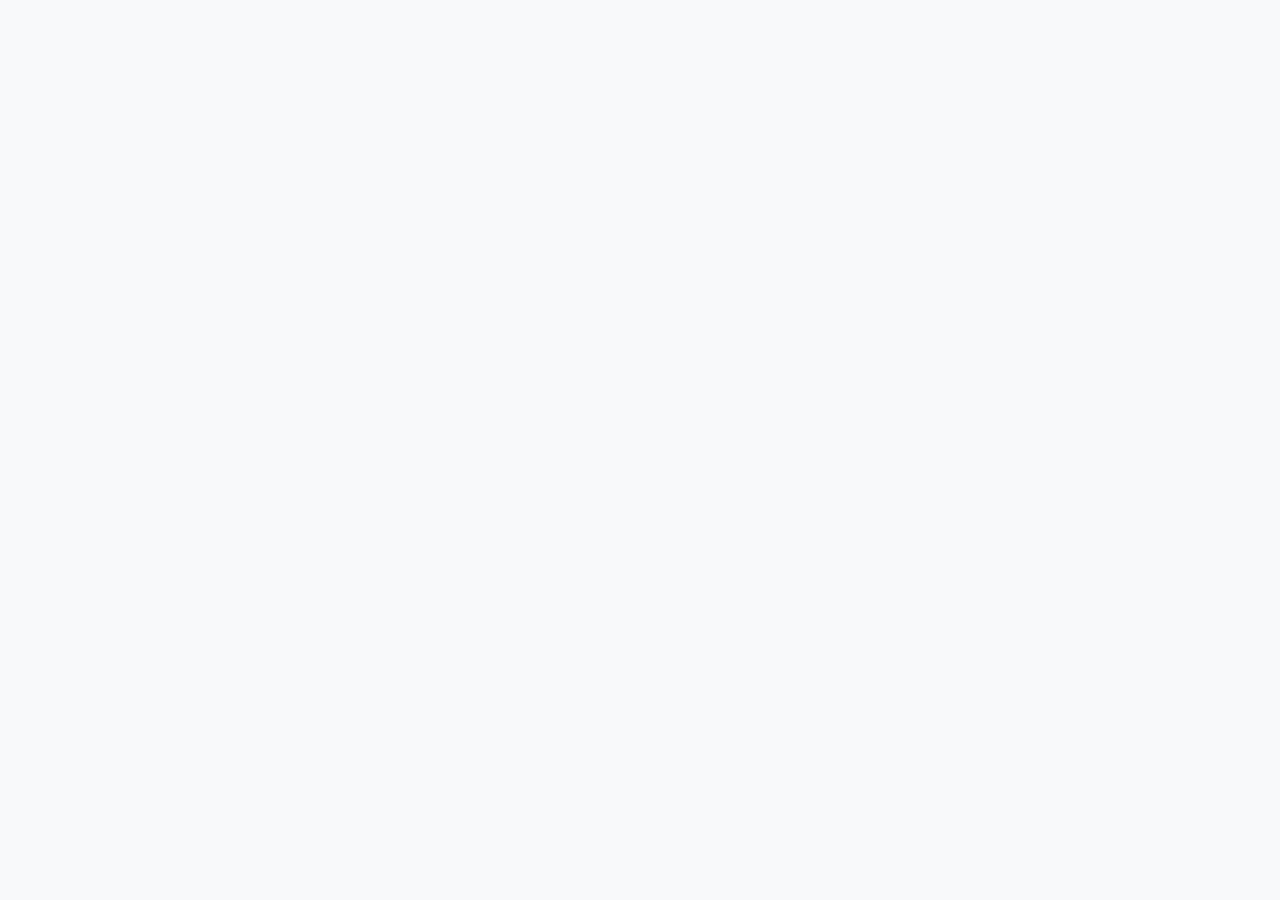
==== commit 757b48a6: "Publicar NUBA app con Firebase Firestore" ====
--- a/index.html
+++ b/index.html
@@ -1,1569 +1,1556 @@
-<!DOCTYPE html>
-<html lang="es">
-<head>
-  <meta charset="UTF-8" />
-  <title>NUBA Guardería Canina</title>
-  <meta name="viewport" content="width=device-width, initial-scale=1, viewport-fit=cover" />
-  <link rel="stylesheet" href="./style.css" />
-</head>
-<body>
-  <div id="app"></div>
-
-  <script>
-    // ===== DOM Helper =====
-    const el = (tag, attrs = {}, children = []) => {
-      const node = document.createElement(tag);
-      Object.entries(attrs || {}).forEach(([k, v]) => {
-        if (k === "class") node.className = v;
-        else if (k.startsWith("on") && typeof v === "function") {
-          node.addEventListener(k.slice(2).toLowerCase(), v);
-        } else if (k === "dataset" && v && typeof v === "object") {
-          Object.entries(v).forEach(([dk, dv]) => (node.dataset[dk] = dv));
-        } else {
-          node.setAttribute(k, v);
-        }
-      });
-      const append = (c) => {
-        if (c == null) return;
-        if (Array.isArray(c)) c.forEach(append);
-        else if (typeof c === "string" || typeof c === "number") {
-          node.appendChild(document.createTextNode(c));
-        } else {
-          node.appendChild(c);
-        }
-      };
-      append(children);
-      return node;
-    };
-
-    // ===== State =====
-    const state = {
-      activeTab: "calendario",
-      today: new Date(),
-      calendarMonthOffset: 0,
-      selectedDate: null,
-      pagosFilter: "pendientes",
-      tareasFilter: "todas",
-      modal: null,
-      selectedPerroId: null,
-      tarifa: { precioNoche: 60000, precioTemporada: 0 },
-      perros: [
-        {
-          id: 1,
-          nombre: "Luna",
-          notas: "Dieta hipoalergénica, muy sociable.",
-          cliente: "María Pérez",
-          cliente_telefono: "555-1234",
-          cliente_email: "maria@example.com",
-          etiquetas: ["Dieta", "Sociable"],
-          tamano: "Mediano",
-          adjuntos: [{ id: 1, nombre: "vacunas_Luna.pdf", tipo: "Certificado de Vacunas" }]
-        },
-        {
-          id: 2,
-          nombre: "Max",
-          notas: "Ansiedad por separación. Prefiere habitación tranquila.",
-          cliente: "Carlos Gómez",
-          cliente_telefono: "555-5678",
-          cliente_email: "carlos@example.com",
-          etiquetas: ["Ansiedad", "Habitación individual"],
-          tamano: "Grande",
-          adjuntos: []
-        },
-        {
-          id: 3,
-          nombre: "Toby",
-          notas: "Toma medicación por la mañana. Muy juguetón.",
-          cliente: "Lucía Fernández",
-          cliente_telefono: "555-9012",
-          cliente_email: "lucia@example.com",
-          etiquetas: ["Medicación", "Juguetón"],
-          tamano: "Pequeño",
-          adjuntos: [{ id: 2, nombre: "ficha_medica_Toby.pdf", tipo: "Ficha Médica" }]
-        }
-      ],
-      hospedajes: [
-        {
-          id: 1,
-          perroId: 1,
-          habitacion: "Suite 1",
-          desde: "2025-12-06",
-          hasta: "2025-12-10",
-          estado: "activo"
-        },
-        {
-          id: 2,
-          perroId: 2,
-          habitacion: "Hab. 3",
-          desde: "2025-12-07",
-          hasta: "2025-12-12",
-          estado: "programado"
-        },
-        {
-          id: 3,
-          perroId: 3,
-          habitacion: "Suite 2",
-          desde: "2025-12-05",
-          hasta: "2025-12-07",
-          estado: "completado"
-        }
-      ],
-      pagos: [
-        {
-          id: 1,
-          perroId: 1,
-          monto: 300000,
-          vence: "2025-12-10",
-          estado: "pendiente",
-          hospedajeId: 1,
-          notas: "Pago por hospedaje 5 noches"
-        },
-        {
-          id: 2,
-          perroId: 2,
-          monto: 360000,
-          vence: "2025-12-12",
-          estado: "pendiente",
-          hospedajeId: 2,
-          notas: "Pago por hospedaje 6 noches"
-        },
-        {
-          id: 3,
-          perroId: 3,
-          monto: 180000,
-          vence: "2025-12-07",
-          estado: "pagado",
-          hospedajeId: 3,
-          notas: "Pago por hospedaje 3 noches"
-        }
-      ],
-      tareas: [
-        {
-          id: 1,
-          titulo: "Paseo Luna (mañana)",
-          fecha: "2025-12-07",
-          asignadoA: "Ana",
-          estado: "pendiente"
-        },
-        {
-          id: 2,
-          titulo: "Baño Max",
-          fecha: "2025-12-07",
-          asignadoA: "Luis",
-          estado: "en-curso"
-        },
-        {
-          id: 3,
-          titulo: "Limpieza Suite 2",
-          fecha: "2025-12-06",
-          asignadoA: "Equipo",
-          estado: "hecha"
-        }
-      ]
-    };
-
-    // ===== Utility Functions =====
-    const formatDateISO = (date) => date.toISOString().split("T")[0];
-
-    const addMonths = (date, offset) => {
-      const d = new Date(date);
-      d.setMonth(d.getMonth() + offset);
-      return d;
-    };
-
-    const getMonthDays = (year, month) => {
-      const firstDay = new Date(year, month, 1);
-      const daysInMonth = new Date(year, month + 1, 0).getDate();
-      const startWeekday = (firstDay.getDay() + 6) % 7;
-      const days = [];
-      for (let i = 0; i < startWeekday; i++) {
-        days.push(null);
-      }
-      for (let d = 1; d <= daysInMonth; d++) {
-        days.push(new Date(year, month, d));
-      }
-      return days;
-    };
-
-    const isSameDay = (a, b) =>
-      a.getFullYear() === b.getFullYear() &&
-      a.getMonth() === b.getMonth() &&
-      a.getDate() === b.getDate();
-
-    // Calcular número de noches entre fechas (por noche)
-    const calcularNoches = (desde, hasta) => {
-      const d1 = new Date(desde);
-      const d2 = new Date(hasta);
-      const msPerDay = 1000 * 60 * 60 * 24;
-      const diff = Math.floor((d2 - d1) / msPerDay);
-      return Math.max(1, diff);
-    };
-
-    const calcularMonto = (desde, hasta, tarifa = state.tarifa.precioNoche) => {
-      const noches = calcularNoches(desde, hasta);
-      return noches * tarifa;
-    };
-
-    const formatCurrency = (value) => {
-      const n = Number(value) || 0;
-      try {
-        return 'Gs ' + n.toLocaleString('es-PY');
-      } catch (e) {
-        return 'Gs ' + n.toString();
-      }
-    };
-
-    // ===== Persistence (localStorage) =====
-    const STORAGE_KEY = 'nuba_state_v1';
-
-    const getSerializableState = () => ({
-      activeTab: state.activeTab,
-      today: formatDateISO(state.today),
-      calendarMonthOffset: state.calendarMonthOffset,
-      selectedDate: state.selectedDate ? formatDateISO(state.selectedDate) : null,
-      pagosFilter: state.pagosFilter,
-      tareasFilter: state.tareasFilter,
-      selectedPerroId: state.selectedPerroId,
-      tarifa: state.tarifa,
-      perros: state.perros,
-      hospedajes: state.hospedajes,
-      pagos: state.pagos,
-      tareas: state.tareas
-    });
-
-    async function saveState() {
-      const data = JSON.stringify(getSerializableState());
-      try {
-        await fetch('/api/state', {
-          method: 'POST',
-          headers: { 'Content-Type': 'application/json' },
-          body: data
-        });
-      } catch (e) {
-        console.error('saveState to server failed', e);
-      }
-      try {
-        localStorage.setItem(STORAGE_KEY, data);
-      } catch (e) {
-        console.error('saveState to localStorage failed', e);
-      }
-    }
-
-    async function loadState() {
-      let loaded = false;
-      try {
-        const res = await fetch('/api/state');
-        if (res.ok) {
-          const obj = await res.json();
-          if (obj && Object.keys(obj).length > 0) {
-            state.activeTab = obj.activeTab || state.activeTab;
-            state.today = obj.today ? new Date(obj.today) : state.today;
-            state.calendarMonthOffset = obj.calendarMonthOffset || state.calendarMonthOffset;
-            state.selectedDate = obj.selectedDate ? new Date(obj.selectedDate) : state.selectedDate;
-            state.pagosFilter = obj.pagosFilter || state.pagosFilter;
-            state.tareasFilter = obj.tareasFilter || state.tareasFilter;
-            state.selectedPerroId = obj.selectedPerroId || state.selectedPerroId;
-            if (obj.tarifa) state.tarifa = obj.tarifa;
-            if (Array.isArray(obj.perros)) state.perros = obj.perros;
-            if (Array.isArray(obj.hospedajes)) state.hospedajes = obj.hospedajes;
-            if (Array.isArray(obj.pagos)) state.pagos = obj.pagos;
-            if (Array.isArray(obj.tareas)) state.tareas = obj.tareas;
-            loaded = true;
-          }
-        }
-      } catch (e) {
-        console.warn('loadState from server failed', e);
-      }
-      if (!loaded) {
-        try {
-          const raw = localStorage.getItem(STORAGE_KEY);
-          if (!raw) return;
-          const obj = JSON.parse(raw);
-          if (!obj) return;
-          state.activeTab = obj.activeTab || state.activeTab;
-          state.today = obj.today ? new Date(obj.today) : state.today;
-          state.calendarMonthOffset = obj.calendarMonthOffset || state.calendarMonthOffset;
-          state.selectedDate = obj.selectedDate ? new Date(obj.selectedDate) : state.selectedDate;
-          state.pagosFilter = obj.pagosFilter || state.pagosFilter;
-          state.tareasFilter = obj.tareasFilter || state.tareasFilter;
-          state.selectedPerroId = obj.selectedPerroId || state.selectedPerroId;
-          if (obj.tarifa) state.tarifa = obj.tarifa;
-          if (Array.isArray(obj.perros)) state.perros = obj.perros;
-          if (Array.isArray(obj.hospedajes)) state.hospedajes = obj.hospedajes;
-          if (Array.isArray(obj.pagos)) state.pagos = obj.pagos;
-          if (Array.isArray(obj.tareas)) state.tareas = obj.tareas;
-        } catch (e) {
-          console.error('loadState from localStorage failed', e);
-        }
-      }
-    }
-
-    // ===== Views =====
-    function renderCalendarioView() {
-      const container = el("div", { class: "calendar-card card" });
-
-      const monthDate = addMonths(state.today, state.calendarMonthOffset);
-      const monthLabel = monthDate.toLocaleDateString("es-ES", {
-        month: "long",
-        year: "numeric"
-      });
-
-      const header = el("div", { class: "calendar-header" }, [
-        el("div", null, [
-          el(
-            "div",
-            { class: "calendar-month" },
-            monthLabel.charAt(0).toUpperCase() + monthLabel.slice(1)
-          ),
-          el("div", { class: "card-subtitle" }, "Hospedajes por día")
-        ]),
-        el("div", { class: "calendar-nav" }, [
-          el(
-            "button",
-            {
-              onclick: () => {
-                state.calendarMonthOffset -= 1;
-                renderApp(document.getElementById("app"));
-              }
-            },
-            "‹"
-          ),
-          el(
-            "button",
-            {
-              onclick: () => {
-                state.calendarMonthOffset = 0;
-                renderApp(document.getElementById("app"));
-              }
-            },
-            "•"
-          ),
-          el(
-            "button",
-            {
-              onclick: () => {
-                state.calendarMonthOffset += 1;
-                renderApp(document.getElementById("app"));
-              }
-            },
-            "›"
-          )
-        ])
-      ]);
-
-      const weekdaysRow = ["L", "M", "X", "J", "V", "S", "D"].map((d) =>
-        el("div", { class: "calendar-weekday" }, d)
-      );
-
-      const days = getMonthDays(monthDate.getFullYear(), monthDate.getMonth());
-      const selectedDate = state.selectedDate || state.today;
-
-      const daysNodes = days.map((d) => {
-        if (!d) return el("div");
-        const dayISO = formatDateISO(d);
-        const staysOnDay = state.hospedajes.filter(
-          (h) => dayISO >= h.desde && dayISO <= h.hasta
-        );
-        const hasStays = staysOnDay.length > 0;
-        const isToday = isSameDay(d, state.today);
-        const isSelected = isSameDay(d, selectedDate);
-
-        const classes = ["calendar-day"];
-        if (isToday) classes.push("is-today");
-        if (hasStays) classes.push("has-stays");
-        if (isSelected) classes.push("selected");
-
-        return el(
-          "button",
-          {
-            class: classes.join(" "),
-            title: hasStays ? staysOnDay.map((h) => {
-              const perro = state.perros.find((p) => p.id === h.perroId);
-              return perro ? perro.nombre : "Perro";
-            }).join(", ") : "",
-            onclick: () => {
-              state.selectedDate = d;
-              renderApp(document.getElementById("app"));
-            }
-          },
-          [
-            el("div", { class: "calendar-day-inner" }, [
-              el("span", { class: "calendar-day-number" }, d.getDate())
-            ]),
-            hasStays
-              ? el(
-                  "div",
-                  { class: "calendar-day-badge" },
-                  staysOnDay.length > 9 ? "9+" : staysOnDay.length
-                )
-              : null,
-            hasStays && staysOnDay.length <= 2
-              ? el(
-                  "div",
-                  { class: "calendar-day-pets" },
-                  staysOnDay.slice(0, 2).map((h) => {
-                    const perro = state.perros.find((p) => p.id === h.perroId);
-                    return el(
-                      "span",
-                      { class: "pet-dot", title: perro ? perro.nombre : "Perro" },
-                      perro ? perro.nombre.charAt(0) : "?"
-                    );
-                  })
-                )
-              : null
-          ]
-        );
-      });
-
-      const grid = el("div", { class: "calendar-grid" }, [
-        ...weekdaysRow,
-        ...daysNodes
-      ]);
-
-      container.appendChild(header);
-      container.appendChild(grid);
-
-      const selectedISO = formatDateISO(state.selectedDate || state.today);
-      const dayStays = state.hospedajes.filter(
-        (h) => selectedISO >= h.desde && selectedISO <= h.hasta
-      );
-
-      const summaryRow = el("div", { class: "day-summary" }, [
-        el("span", null, [
-          "Día ",
-          el("strong", null, selectedISO.split("-").reverse().join("/"))
-        ]),
-        el("div", { class: "small-pill-row" }, [
-          el("span", { class: "small-pill" }, [
-            "Hospedajes: ",
-            el("strong", null, dayStays.length.toString())
-          ])
-        ])
-      ]);
-
-      container.appendChild(summaryRow);
-
-      const listCard = el(
-        "div",
-        { class: "card card-tight", style: "margin-top:6px;" },
-        [
-          el("div", { class: "card-header" }, [
-            el("div", { class: "card-title" }, [
-              "Hospedajes del día",
-              el("span", { class: "chip" }, [
-                el("span", { class: "chip-dot" }),
-                "Programado / Activo / Completado"
-              ])
-            ]),
-            el(
-              "button",
-              {
-                class: "btn-ghost",
-                onclick: () => {
-                  state.modal = { type: "hospedaje", date: selectedISO };
-                  renderApp(document.getElementById("app"));
-                }
-              },
-              "+ nuevo"
-            )
-          ]),
-          el("div", { class: "scroll-area" }, [
-            dayStays.length === 0
-              ? el("div", { class: "empty-state" }, "No hay hospedajes para este día.")
-              : dayStays.map(renderStayItem)
-          ])
-        ]
-      );
-
-      const wrapper = el("div");
-      wrapper.appendChild(container);
-      wrapper.appendChild(listCard);
-      return wrapper;
-    }
-
-    function renderStayItem(h) {
-      const perro = state.perros.find((p) => p.id === h.perroId);
-      const initials = perro ? perro.nombre.charAt(0) : "?";
-      const statusClass = h.estado;
-      const statusLabel =
-        h.estado === "activo"
-          ? "Activo"
-          : h.estado === "completado"
-          ? "Completado"
-          : "Programado";
-
-      const pago = state.pagos.find((p) => p.hospedajeId === h.id);
-      const montoCalculado = calcularMonto(h.desde, h.hasta);
-
-      return el("div", { class: "stay-item" }, [
-        el("div", { class: "stay-avatar" }, initials),
-        el("div", { class: "stay-main" }, [
-          el("div", { class: "stay-name" }, perro ? perro.nombre : "Perro"),
-          el(
-            "div",
-            { class: "stay-meta" },
-            `Hab. ${h.habitacion} · ${h.desde.split("-").reverse().join("/")}` +
-                ` – ${h.hasta.split("-").reverse().join("/")} · ${formatCurrency(montoCalculado)}`
-          )
-        ]),
-        el("div", { style: "display:flex; gap:6px; align-items:center;" }, [
-          el("span", { class: `stay-status ${statusClass}` }, statusLabel),
-          el(
-            "button",
-            {
-              class: "btn-ghost",
-              onclick: () => {
-                state.modal = { type: "hospedaje", hospedajeId: h.id };
-                renderApp(document.getElementById("app"));
-              }
-            },
-            "Editar"
-          )
-        ])
-      ]);
-    }
-
-    function renderPerrosView() {
-      const card = el("div", { class: "card card-tight" }, [
-        el("div", { class: "card-header" }, [
-          el("div", { class: "card-title" }, [
-            "Perros registrados",
-            el("span", { class: "chip" }, [
-              el("span", { class: "chip-dot" }),
-              "Perfil, notas, historial"
-            ])
-          ]),
-          el(
-            "button",
-            {
-              class: "btn-ghost",
-              onclick: () => {
-                state.modal = { type: "perro" };
-                renderApp(document.getElementById("app"));
-              }
-            },
-            "+ nuevo"
-          )
-        ]),
-        el("div", { class: "scroll-area" }, [
-          el(
-            "div",
-            { class: "pet-list" },
-            state.perros.map((p) => renderPetItem(p))
-          )
-        ])
-      ]);
-      return card;
-    }
-
-    function renderPetItem(p) {
-      const initials = p.nombre.charAt(0);
-      const activos = state.hospedajes.filter(
-        (h) => h.perroId === p.id && h.estado === "activo"
-      ).length;
-      const pendientes = state.pagos.filter(
-        (pay) => pay.perroId === p.id && pay.estado === "pendiente"
-      ).length;
-      const tam = p.tamano ? ` · ${p.tamano}` : "";
-
-      return el("div", { class: "pet-item" }, [
-        el("div", { class: "pet-avatar" }, initials),
-        el("div", { class: "pet-main" }, [
-          el("div", { class: "pet-name" }, p.nombre),
-          el("div", { class: "pet-notes" }, p.cliente ? `Cliente: ${p.cliente}${tam}` : tam),
-          el("div", { class: "pet-tags" }, [
-            p.etiquetas.map((tag) => el("span", { class: "pet-tag" }, tag)),
-            activos
-              ? el("span", { class: "pet-tag" }, `Hospedajes activos: ${activos}`)
-              : null,
-            pendientes
-              ? el(
-                  "span",
-                  { class: "pet-tag" },
-                  `Pagos pendientes: ${pendientes}`
-                )
-              : null
-          ])
-        ]),
-        el("div", null, [
-          el(
-            "button",
-            {
-              class: "btn-ghost",
-              onclick: () => {
-                state.selectedPerroId = p.id;
-                state.modal = { type: "perfil-perro", perroId: p.id };
-                renderApp(document.getElementById("app"));
-              }
-            },
-            "Ver Perfil"
-          )
-        ])
-      ]);
-    }
-
-    function renderPagosView() {
-      const card = el("div", { class: "card card-tight" }, [
-        el("div", { class: "card-header" }, [
-          el("div", { class: "card-title" }, [
-            "Pagos",
-            el("span", { class: "chip" }, [
-              el("span", { class: "chip-dot" }),
-              "Pendientes y pagados"
-            ])
-          ]),
-          el(
-            "button",
-            {
-              class: "btn-ghost",
-              onclick: () => {
-                state.modal = { type: "pago" };
-                renderApp(document.getElementById("app"));
-              }
-            },
-            "+ nuevo pago"
-          )
-        ]),
-        el("div", { class: "pagos-toggle" }, [
-          el(
-            "button",
-            {
-              class: state.pagosFilter === "pendientes" ? "active" : "",
-              onclick: () => {
-                state.pagosFilter = "pendientes";
-                renderApp(document.getElementById("app"));
-              }
-            },
-            "Pendientes"
-          ),
-          el(
-            "button",
-            {
-              class: state.pagosFilter === "pagados" ? "active" : "",
-              onclick: () => {
-                state.pagosFilter = "pagados";
-                renderApp(document.getElementById("app"));
-              }
-            },
-            "Pagados"
-          ),
-          el(
-            "button",
-            {
-              class: "btn-ghost",
-              onclick: () => {
-                state.modal = { type: "tarifa" };
-                renderApp(document.getElementById("app"));
-              }
-            },
-            "⚙ Tarifas"
-          )
-        ]),
-        el("div", { class: "scroll-area" }, [renderPagosList(state.pagosFilter)])
-      ]);
-
-      return card;
-    }
-
-    function renderPagosList(filter) {
-      const todayISO = formatDateISO(state.today);
-      const list = state.pagos.filter((p) =>
-        filter === "pendientes" ? p.estado === "pendiente" : p.estado === "pagado"
-      );
-
-      if (list.length === 0) {
-        return el(
-          "div",
-          { class: "empty-state" },
-          filter === "pendientes"
-            ? "No hay pagos pendientes."
-            : "No hay pagos registrados como pagados."
-        );
-      }
-
-      return el(
-        "div",
-        null,
-        list.map((p) => {
-          const perro = state.perros.find((pet) => pet.id === p.perroId);
-          const vencido = p.estado === "pendiente" && p.vence < todayISO;
-          const statusClass = vencido
-            ? "vencido"
-            : p.estado === "pendiente"
-            ? "pendiente"
-            : "pagado";
-          const statusLabel = vencido
-            ? "Vencido"
-            : p.estado === "pendiente"
-            ? "Pendiente"
-            : "Pagado";
-
-          return el("div", { class: "payment-item" }, [
-            el("div", { class: "payment-main" }, [
-              el("div", { class: "payment-name" }, perro ? perro.nombre : "Perro"),
-              el("div", { class: "payment-meta" }, [
-                `Vence: ${p.vence.split("-").reverse().join("/")}`,
-                " · ",
-                el("span", { class: `payment-status-pill ${statusClass}` }, [
-                  statusLabel
-                ])
-              ]),
-              p.notas ? el("div", { class: "payment-notes" }, p.notas) : null
-            ]),
-            el("div", { style: "text-align:right; display:flex; flex-direction:column; gap:6px; align-items:flex-end;" }, [
-              el("div", { class: "payment-amount" }, formatCurrency(p.monto)),
-              el("div", null, [
-                filter === "pendientes"
-                  ? el(
-                      "button",
-                      {
-                        class: "btn-primary btn-small",
-                        onclick: () => {
-                          p.estado = "pagado";
-                          saveState();
-                          renderApp(document.getElementById("app"));
-                        }
-                      },
-                      "Marcar pagado"
-                    )
-                  : null,
-                el(
-                  "button",
-                  {
-                    class: "btn-ghost",
-                    onclick: () => {
-                      state.modal = { type: "pago", pagoId: p.id };
-                      renderApp(document.getElementById("app"));
-                    }
-                  },
-                  "Editar"
-                )
-              ])
-            ])
-          ]);
-        })
-      );
-    }
-
-    function renderTareasView() {
-      const card = el("div", { class: "card card-tight" }, [
-        el("div", { class: "card-header" }, [
-          el("div", { class: "card-title" }, [
-            "Tareas del equipo",
-            el("span", { class: "chip" }, [
-              el("span", { class: "chip-dot" }),
-              "Paseos, baños, limpieza"
-            ])
-          ]),
-          el(
-            "button",
-            {
-              class: "btn-ghost",
-              onclick: () => {
-                state.modal = { type: "tarea" };
-                renderApp(document.getElementById("app"));
-              }
-            },
-            "+ nueva"
-          )
-        ]),
-        el("div", { class: "task-filters" }, [
-          el(
-            "button",
-            {
-              class: `btn-ghost ${state.tareasFilter === "todas" ? "active-filter" : ""}`,
-              onclick: () => {
-                state.tareasFilter = "todas";
-                renderApp(document.getElementById("app"));
-              }
-            },
-            "Todas"
-          ),
-          el(
-            "button",
-            {
-              class: `btn-ghost ${state.tareasFilter === "pendientes" ? "active-filter" : ""}`,
-              onclick: () => {
-                state.tareasFilter = "pendientes";
-                renderApp(document.getElementById("app"));
-              }
-            },
-            "Pendientes"
-          ),
-          el(
-            "button",
-            {
-              class: `btn-ghost ${state.tareasFilter === "hoy" ? "active-filter" : ""}`,
-              onclick: () => {
-                state.tareasFilter = "hoy";
-                renderApp(document.getElementById("app"));
-              }
-            },
-            "Hoy"
-          )
-        ]),
-        el("div", { class: "scroll-area" }, [renderTareasList()])
-      ]);
-
-      return card;
-    }
-
-    function renderTareasList() {
-      const todayISO = formatDateISO(state.today);
-
-      let list = state.tareas.slice();
-      if (state.tareasFilter === "pendientes") {
-        list = list.filter((t) => t.estado !== "hecha");
-      } else if (state.tareasFilter === "hoy") {
-        list = list.filter((t) => t.fecha === todayISO);
-      }
-
-      if (list.length === 0) {
-        return el(
-          "div",
-          { class: "empty-state" },
-          "No hay tareas para este filtro."
-        );
-      }
-
-      return el(
-        "div",
-        null,
-        list.map((t) => {
-          const statusClass = t.estado;
-          const statusLabel =
-            t.estado === "pendiente"
-              ? "Pendiente"
-              : t.estado === "en-curso"
-              ? "En curso"
-              : "Hecha";
-
-          return el("div", { class: "task-item" }, [
-            el(
-              "button",
-              {
-                class: "task-checkbox",
-                onclick: () => {
-                    if (t.estado === "hecha") {
-                      t.estado = "pendiente";
-                    } else {
-                      t.estado = "hecha";
-                    }
-                    saveState();
-                    renderApp(document.getElementById("app"));
-                }
-              },
-              t.estado === "hecha" ? "✓" : ""
-            ),
-            el("div", { class: "task-main" }, [
-              el("div", { class: "task-title" }, t.titulo),
-              el("div", { class: "task-meta" }, [
-                el("span", null, [
-                  `Fecha: ${t.fecha.split("-").reverse().join("/")}`,
-                  " · ",
-                  `Asignado a ${t.asignadoA}`
-                ]),
-                el("span", { class: `task-status-pill ${statusClass}` }, statusLabel)
-              ])
-            ])
-          ]);
-        })
-      );
-    }
-
-    function renderModal() {
-      const close = () => {
-        state.modal = null;
-        renderApp(document.getElementById("app"));
-      };
-
-      const backdrop = el(
-        "div",
-        {
-          class: "modal-backdrop",
-          onclick: (e) => {
-            if (e.target === e.currentTarget) close();
-          }
-        },
-        [renderModalContent(close)]
-      );
-
-      return backdrop;
-    }
-
-    function renderModalContent(close) {
-      if (!state.modal) return el("div");
-      if (state.modal.type === "hospedaje") return renderHospedajeModal(close);
-      if (state.modal.type === "tarea") return renderTareaModal(close);
-      if (state.modal.type === "pago") return renderPagoModal(close);
-      if (state.modal.type === "perro") return renderPerroModal(close);
-      if (state.modal.type === "tarifa") return renderTarifaModal(close);
-      if (state.modal.type === "perfil-perro") return renderPerfilPerroModal(close);
-      return el("div");
-    }
-
-    function renderHospedajeModal(close) {
-      const sheet = el("div", { class: "modal-sheet" });
-      const hospedajeId = state.modal && state.modal.hospedajeId ? state.modal.hospedajeId : null;
-      const existing = hospedajeId ? state.hospedajes.find((x) => x.id === hospedajeId) : null;
-
-      const desdeInput = el("input", {
-        type: "date",
-        value: state.modal.date || (existing ? existing.desde : formatDateISO(state.today))
-      });
-      const hastaInput = el("input", {
-        type: "date",
-        value: state.modal.date || (existing ? existing.hasta : formatDateISO(state.today))
-      });
-
-      const perroSelect = el(
-        "select",
-        null,
-        state.perros.map((p) => el("option", { value: p.id }, p.nombre))
-      );
-
-      const habInput = el("input", {
-        type: "text",
-        placeholder: "Suite / Habitación",
-        value: existing ? existing.habitacion : ""
-      });
-
-      if (existing) {
-        perroSelect.value = existing.perroId;
-      }
-
-      const save = () => {
-        const perroId = parseInt(perroSelect.value, 10);
-        const desde = desdeInput.value;
-        const hasta = hastaInput.value;
-        const habitacion = habInput.value || "Hab. 1";
-        if (!perroId || !desde || !hasta) {
-          alert("Completa perro y fechas.");
-          return;
-        }
-        if (existing) {
-          existing.perroId = perroId;
-          existing.desde = desde;
-          existing.hasta = hasta;
-          existing.habitacion = habitacion;
-          // Actualizar pago relacionado
-          const pago = state.pagos.find((p) => p.hospedajeId === existing.id);
-          if (pago) {
-            pago.monto = calcularMonto(desde, hasta);
-          }
-          saveState();
-        } else {
-          state.hospedajes.push({
-            id: Date.now(),
-            perroId,
-            desde,
-            hasta,
-            habitacion,
-            estado: "programado"
-          });
-          // Crear pago automático
-          const nuevoHospedajeId = Date.now();
-          const monto = calcularMonto(desde, hasta);
-          const noches = calcularNoches(desde, hasta);
-          state.pagos.push({
-            id: Date.now() + 1,
-            perroId,
-            monto,
-            vence: hasta,
-            hospedajeId: nuevoHospedajeId,
-            estado: "pendiente",
-            notas: `Pago por hospedaje ${noches} noches`
-          });
-          state.hospedajes[state.hospedajes.length - 1].id = nuevoHospedajeId;
-          saveState();
-        }
-        close();
-      };
-
-      sheet.appendChild(
-        el("div", { class: "modal-header" }, [
-          el("div", { class: "modal-title" }, existing ? "Editar hospedaje" : "Nuevo hospedaje"),
-          el(
-            "button",
-            {
-              class: "btn-icon",
-              onclick: close
-            },
-            "✕"
-          )
-        ])
-      );
-
-      sheet.appendChild(
-        el("div", { class: "modal-body" }, [
-          el("div", { class: "modal-field" }, [
-            el("label", null, "Perro"),
-            perroSelect
-          ]),
-          el("div", { class: "modal-field" }, [
-            el("label", null, "Desde"),
-            desdeInput
-          ]),
-          el("div", { class: "modal-field" }, [
-            el("label", null, "Hasta"),
-            hastaInput
-          ]),
-          el("div", { class: "modal-field" }, [
-            el("label", null, "Habitación"),
-            habInput
-          ]),
-          el("div", { class: "modal-actions" }, [
-            el("button", { class: "btn-ghost", onclick: close }, "Cancelar"),
-            el("button", { class: "btn-primary", onclick: save }, "Guardar")
-          ])
-        ])
-      );
-
-      return sheet;
-    }
-
-    function renderPagoModal(close) {
-      const sheet = el("div", { class: "modal-sheet" });
-      const pagoId = state.modal && state.modal.pagoId ? state.modal.pagoId : null;
-      const existing = pagoId ? state.pagos.find((x) => x.id === pagoId) : null;
-
-      const perroSelect = el(
-        "select",
-        null,
-        state.perros.map((p) => el("option", { value: p.id }, p.nombre))
-      );
-      const montoInput = el("input", {
-        type: "number",
-        placeholder: "Monto",
-        min: "0",
-        step: "0.01",
-        value: existing ? existing.monto : ""
-      });
-      const venceInput = el("input", {
-        type: "date",
-        value: existing ? existing.vence : formatDateISO(state.today)
-      });
-      const notasInput = el("input", {
-        type: "text",
-        placeholder: "Notas (opcional)",
-        value: existing && existing.notas ? existing.notas : ""
-      });
-      const estadoSelect = el(
-        "select",
-        null,
-        ["pendiente", "pagado"].map((s) => el("option", { value: s }, s))
-      );
-
-      if (existing) {
-        perroSelect.value = existing.perroId;
-        estadoSelect.value = existing.estado || "pendiente";
-      }
-
-      const save = () => {
-        const perroId = parseInt(perroSelect.value, 10);
-        const monto = parseFloat(montoInput.value);
-        const vence = venceInput.value;
-        const notas = notasInput.value.trim();
-        const estado = estadoSelect.value;
-
-        if (!perroId || !monto || monto <= 0 || !vence) {
-          alert("Completa todos los campos correctamente.");
-          return;
-        }
-
-        if (existing) {
-          existing.perroId = perroId;
-          existing.monto = monto;
-          existing.vence = vence;
-          existing.notas = notas;
-          existing.estado = estado;
-        } else {
-          state.pagos.push({
-            id: Date.now(),
-            perroId,
-            monto,
-            vence,
-            notas,
-            estado: estado || "pendiente"
-          });
-        }
-        saveState();
-        close();
-      };
-
-      sheet.appendChild(
-        el("div", { class: "modal-header" }, [
-          el("div", { class: "modal-title" }, existing ? "Editar pago" : "Nuevo pago"),
-          el(
-            "button",
-            {
-              class: "btn-icon",
-              onclick: close
-            },
-            "✕"
-          )
-        ])
-      );
-
-      sheet.appendChild(
-        el("div", { class: "modal-body" }, [
-          el("div", { class: "modal-field" }, [
-            el("label", null, "Perro"),
-            perroSelect
-          ]),
-          el("div", { class: "modal-field" }, [
-            el("label", null, "Monto (Gs)"),
-            montoInput
-          ]),
-          el("div", { class: "modal-field" }, [
-            el("label", null, "Fecha de vencimiento"),
-            venceInput
-          ]),
-          el("div", { class: "modal-field" }, [
-            el("label", null, "Notas"),
-            notasInput
-          ]),
-          el("div", { class: "modal-field" }, [
-            el("label", null, "Estado"),
-            estadoSelect
-          ]),
-          el("div", { class: "modal-actions" }, [
-            el("button", { class: "btn-ghost", onclick: close }, "Cancelar"),
-            el("button", { class: "btn-primary", onclick: save }, "Guardar")
-          ])
-        ])
-      );
-
-      return sheet;
-    }
-
-    function renderPerroModal(close) {
-      const sheet = el("div", { class: "modal-sheet" });
-      const perroId = state.modal && state.modal.perroId ? state.modal.perroId : null;
-      const existing = perroId ? state.perros.find((p) => p.id === perroId) : null;
-
-      const nombreInput = el("input", { type: "text", placeholder: "Nombre", value: existing ? existing.nombre : "" });
-      const clienteInput = el("input", { type: "text", placeholder: "Nombre del cliente", value: existing ? existing.cliente : "" });
-      const telInput = el("input", { type: "text", placeholder: "Teléfono", value: existing ? (existing.cliente_telefono || "") : "" });
-      const emailInput = el("input", { type: "email", placeholder: "Email", value: existing ? (existing.cliente_email || "") : "" });
-      const notasInput = el("input", { type: "text", placeholder: "Notas", value: existing ? existing.notas : "" });
-      const etiquetasInput = el("input", { type: "text", placeholder: "Etiquetas (separadas por comas)", value: existing ? (existing.etiquetas || []).join(", ") : "" });
-      const tamanoSelect = el("select", null, [
-        el("option", { value: "Pequeño" }, "Pequeño"),
-        el("option", { value: "Mediano" }, "Mediano"),
-        el("option", { value: "Grande" }, "Grande")
-      ]);
-
-      // Manejo de adjuntos (imágenes) en la ficha médica
-      const tempAdjuntos = existing && existing.adjuntos ? existing.adjuntos.slice() : [];
-      const adjContainer = el("div", { class: "adj-container" }, tempAdjuntos.map(a => {
-        return el("div", { class: "adj-row" }, [
-          a.data ? el("img", { src: a.data, style: "width:56px;height:56px;object-fit:cover;border-radius:6px;" }) : el("div", { style: "width:56px;height:56px;background:#eee;border-radius:6px;display:flex;align-items:center;justify-content:center;" }, "📄"),
-          el("div", { style: "flex:1;margin-left:8px;" }, a.nombre),
-          el("button", { class: "btn-ghost", onclick: () => { const idx = tempAdjuntos.findIndex(x=>x.id===a.id); if(idx>=0){ tempAdjuntos.splice(idx,1); adjContainer.innerHTML = ''; tempAdjuntos.forEach(x=> adjContainer.appendChild(renderAdjItem(x))); } } }, "Eliminar")
-        ]);
-      }));
-
-      function renderAdjItem(a) {
-        return el("div", { class: "adj-row" }, [
-          a.data ? el("img", { src: a.data, style: "width:56px;height:56px;object-fit:cover;border-radius:6px;" }) : el("div", { style: "width:56px;height:56px;background:#eee;border-radius:6px;display:flex;align-items:center;justify-content:center;" }, "📄"),
-          el("div", { style: "flex:1;margin-left:8px;" }, a.nombre),
-          el("button", { class: "btn-ghost", onclick: () => { const idx = tempAdjuntos.findIndex(x=>x.id===a.id); if(idx>=0){ tempAdjuntos.splice(idx,1); adjContainer.innerHTML = ''; tempAdjuntos.forEach(x=> adjContainer.appendChild(renderAdjItem(x))); } } }, "Eliminar")
-        ]);
-      }
-
-      const fileInput = el("input", { type: "file", accept: "image/*", onchange: (e) => {
-        const file = e.target.files && e.target.files[0];
-        if (!file) return;
-        const reader = new FileReader();
-        reader.onload = () => {
-          const obj = { id: Date.now(), nombre: file.name, tipo: file.type, data: reader.result };
-          tempAdjuntos.push(obj);
-          adjContainer.appendChild(renderAdjItem(obj));
-        };
-        reader.readAsDataURL(file);
-      } });
-
-      const save = () => {
-        const nombre = nombreInput.value.trim();
-        const cliente = clienteInput.value.trim();
-        const cliente_telefono = telInput.value.trim();
-        const cliente_email = emailInput.value.trim();
-        const notas = notasInput.value.trim();
-        const etiquetas = etiquetasInput.value.split(",").map(s=>s.trim()).filter(Boolean);
-        const tamano = tamanoSelect.value || (existing && existing.tamano) || "Mediano";
-
-        if (!nombre) { alert("Ingresa el nombre del perro."); return; }
-
-        if (existing) {
-          existing.nombre = nombre;
-          existing.cliente = cliente;
-          existing.cliente_telefono = cliente_telefono;
-          existing.cliente_email = cliente_email;
-          existing.notas = notas;
-          existing.etiquetas = etiquetas;
-          existing.tamano = tamano;
-          existing.adjuntos = tempAdjuntos;
-        } else {
-          state.perros.push({
-            id: Date.now(),
-            nombre,
-            cliente,
-            cliente_telefono,
-            cliente_email,
-            notas,
-            etiquetas,
-            tamano,
-            adjuntos: tempAdjuntos
-          });
-        }
-        saveState();
-        close();
-      };
-
-      sheet.appendChild(el("div", { class: "modal-header" }, [ el("div", { class: "modal-title" }, existing ? "Editar perro" : "Nuevo perro"), el("button", { class: "btn-icon", onclick: close }, "✕") ]));
-      // Prefill tamaño if editing
-      if (existing && existing.tamano) tamanoSelect.value = existing.tamano;
-
-      sheet.appendChild(el("div", { class: "modal-body" }, [
-        el("div", { class: "modal-field" }, [ el("label", null, "Nombre"), nombreInput ]),
-        el("div", { class: "modal-field" }, [ el("label", null, "Cliente"), clienteInput ]),
-        el("div", { class: "modal-field" }, [ el("label", null, "Teléfono"), telInput ]),
-        el("div", { class: "modal-field" }, [ el("label", null, "Email"), emailInput ]),
-        el("div", { class: "modal-field" }, [ el("label", null, "Notas"), notasInput ]),
-        el("div", { class: "modal-field" }, [ el("label", null, "Etiquetas"), etiquetasInput ]),
-        el("div", { class: "modal-field" }, [ el("label", null, "Ficha médica (adjuntar imágenes)"), fileInput, adjContainer ]),
-        el("div", { class: "modal-actions" }, [ el("button", { class: "btn-ghost", onclick: close }, "Cancelar"), el("button", { class: "btn-primary", onclick: save }, "Guardar") ])
-      ]));
-
-      return sheet;
-    }
-
-    function renderTarifaModal(close) {
-      const sheet = el("div", { class: "modal-sheet" });
-      const precioInput = el("input", {
-        type: "number",
-        placeholder: "Precio por noche (Gs)",
-        min: "0",
-        step: "1",
-        value: state.tarifa.precioNoche
-      });
-      const temporadaInput = el("input", {
-        type: "number",
-        placeholder: "Descuento/Aumento temporada (%)",
-        min: "-100",
-        max: "100",
-        step: "1",
-        value: state.tarifa.precioTemporada
-      });
-
-      const save = () => {
-        const precio = parseFloat(precioInput.value);
-        if (!precio || precio <= 0) {
-          alert("Ingresa un precio válido.");
-          return;
-        }
-        state.tarifa.precioNoche = precio;
-        state.tarifa.precioTemporada = parseFloat(temporadaInput.value) || 0;
-        saveState();
-        alert("Tarifas actualizadas correctamente.");
-        close();
-      };
-
-      sheet.appendChild(el("div", { class: "modal-header" }, [ el("div", { class: "modal-title" }, "Configurar Tarifas"), el("button", { class: "btn-icon", onclick: close }, "✕") ]));
-      sheet.appendChild(el("div", { class: "modal-body" }, [
-        el("div", { class: "modal-field" }, [ el("label", null, "Precio por noche (Gs)"), precioInput ]),
-        el("div", { class: "modal-field" }, [ el("label", null, "Ajuste temporada (%)"), temporadaInput ]),
-        el("div", { class: "modal-actions" }, [ el("button", { class: "btn-ghost", onclick: close }, "Cancelar"), el("button", { class: "btn-primary", onclick: save }, "Guardar") ])
-      ]));
-
-      return sheet;
-    }
-
-    function renderPerfilPerroModal(close) {
-      const perroId = state.modal && state.modal.perroId ? state.modal.perroId : null;
-      const perro = perroId ? state.perros.find((p) => p.id === perroId) : null;
-
-      if (!perro) return el("div");
-
-      const sheet = el("div", { class: "modal-sheet" });
-      const hospedajesDelPerro = state.hospedajes.filter((h) => h.perroId === perroId);
-      const pagosDelPerro = state.pagos.filter((p) => p.perroId === perroId);
-
-      sheet.appendChild(el("div", { class: "modal-header" }, [
-        el("div", { class: "modal-title" }, `${perro.nombre} - Perfil`),
-        el("button", { class: "btn-icon", onclick: close }, "✕")
-      ]));
-
-      sheet.appendChild(el("div", { class: "modal-body" }, [
-        el("div", { class: "modal-section" }, [
-          el("h4", null, "Información General"),
-          el("p", null, `Nombre: ${perro.nombre}`),
-          el("p", null, `Cliente: ${perro.cliente}`),
-          el("p", null, `Teléfono: ${perro.cliente_telefono || "-"}`),
-          el("p", null, `Email: ${perro.cliente_email || "-"}`),
-          el("p", null, `Tamaño: ${perro.tamano || "-"}`),
-          el("p", null, `Notas: ${perro.notas}`)
-        ]),
-        el("div", { class: "modal-section" }, [
-          el("h4", null, "Hospedajes"),
-          hospedajesDelPerro.length === 0
-            ? el("p", null, "No hay hospedajes registrados.")
-            : hospedajesDelPerro.map((h) =>
-              el("div", { style: "margin:6px 0; font-size:11px; padding:6px; background:#f0f0f0; border-radius:6px;" }, [
-                `${h.desde} a ${h.hasta} · Hab. ${h.habitacion} · Estado: ${h.estado}`
-              ])
-            )
-        ]),
-        el("div", { class: "modal-section" }, [
-          el("h4", null, "Pagos"),
-          pagosDelPerro.length === 0
-            ? el("p", null, "No hay pagos registrados.")
-            : pagosDelPerro.map((p) =>
-              el("div", { style: "margin:6px 0; font-size:11px; padding:6px; background:#f0f0f0; border-radius:6px;" }, [
-                `${formatCurrency(p.monto)} · Vence: ${p.vence} · ${p.estado}`
-              ])
-            )
-        ]),
-        el("div", { class: "modal-section" }, [
-          el("h4", null, "Documentos Adjuntos"),
-          perro.adjuntos && perro.adjuntos.length > 0
-            ? el("div", { style: "display:flex;flex-wrap:wrap;gap:8px;" }, perro.adjuntos.map((adj) =>
-              el("div", { style: "width:120px; padding:6px; background:#f8f9fa; border-radius:8px; text-align:center;" }, [
-                adj.data ? el("img", { src: adj.data, style: "width:100%; height:80px; object-fit:cover; border-radius:6px;", onclick: () => { const w = window.open(); w.document.write('<img src="'+adj.data+'" style="max-width:100%;">'); } }) : el("div", { style: "height:80px; display:flex; align-items:center; justify-content:center;" }, "📄"),
-                el("div", { style: "font-size:12px; margin-top:6px;" }, adj.nombre)
-              ])
-            ))
-            : el("p", null, "No hay documentos adjuntos.")
-        ]),
-        el("div", { class: "modal-actions" }, [
-          el("button", { class: "btn-ghost", onclick: close }, "Cerrar")
-        ])
-      ]));
-
-      return sheet;
-    }
-
-    function renderTareaModal(close) {
-      const sheet = el("div", { class: "modal-sheet" });
-      const tituloInput = el("input", {
-        type: "text",
-        placeholder: "Título de la tarea"
-      });
-      const fechaInput = el("input", {
-        type: "date",
-        value: formatDateISO(state.today)
-      });
-      const personaInput = el("input", {
-        type: "text",
-        placeholder: "Asignado a (nombre)"
-      });
-
-      const save = () => {
-        const titulo = tituloInput.value.trim();
-        const fecha = fechaInput.value;
-        const asignadoA = personaInput.value.trim() || "Equipo";
-
-        if (!titulo || !fecha) {
-          alert("Completa el título y la fecha.");
-          return;
-        }
-
-        state.tareas.push({
-          id: Date.now(),
-          titulo,
-          fecha,
-          asignadoA,
-          estado: "pendiente"
-        });
-          saveState();
-          close();
-      };
-
-      sheet.appendChild(
-        el("div", { class: "modal-header" }, [
-          el("div", { class: "modal-title" }, "Nueva tarea"),
-          el(
-            "button",
-            {
-              class: "btn-icon",
-              onclick: close
-            },
-            "✕"
-          )
-        ])
-      );
-
-      sheet.appendChild(
-        el("div", { class: "modal-body" }, [
-          el("div", { class: "modal-field" }, [
-            el("label", null, "Título"),
-            tituloInput
-          ]),
-          el("div", { class: "modal-field" }, [
-            el("label", null, "Fecha"),
-            fechaInput
-          ]),
-          el("div", { class: "modal-field" }, [
-            el("label", null, "Asignado a"),
-            personaInput
-          ]),
-          el("div", { class: "modal-actions" }, [
-            el("button", { class: "btn-ghost", onclick: close }, "Cancelar"),
-            el("button", { class: "btn-primary", onclick: save }, "Guardar")
-          ])
-        ])
-      );
-
-      return sheet;
-    }
-
-    // ===== Main App =====
-    function renderApp(root) {
-      root.innerHTML = "";
-      const shell = el("div", { class: "app-shell" });
-
-      shell.appendChild(renderHeader());
-      shell.appendChild(renderTabs());
-      shell.appendChild(renderContent());
-
-      root.appendChild(shell);
-
-      if (state.modal) {
-        root.appendChild(renderModal());
-      }
-    }
-
-    function renderHeader() {
-      const todayCount = state.hospedajes.filter((h) => {
-        const todayISO = state.today.toISOString().split("T")[0];
-        return todayISO >= h.desde && todayISO <= h.hasta;
-      }).length;
-
-      // Botón de recarga compacto (solo icono, tooltip)
-      const reloadBtn = el("button", {
-        class: "btn-ghost reload-btn",
-        title: "Recargar datos del servidor",
-        style: "margin-left:8px;padding:4px 8px;display:flex;align-items:center;justify-content:center;",
-        onclick: async (e) => {
-          e.preventDefault();
-          await loadState();
-          state.selectedDate = state.selectedDate ? new Date(state.selectedDate) : new Date(state.today);
-          renderApp(document.getElementById("app"));
-        }
-      }, [
-        el("span", { style: "font-size:18px;line-height:1;" }, "⟳")
-      ]);
-
-      return el("header", { class: "app-header" }, [
-        el("div", { class: "logo-group" }, [
-          (function(){
-            const ns = "http://www.w3.org/2000/svg";
-            const svg = document.createElementNS(ns, "svg");
-            svg.setAttribute("viewBox", "0 0 200 80");
-            svg.setAttribute("class", "logo-image");
-            svg.innerHTML = `
-              <defs>
-                <linearGradient id="g1" x1="0" x2="1">
-                  <stop offset="0" stop-color="#7bb6ff"/>
-                  <stop offset="1" stop-color="#a8d8ea"/>
-                </linearGradient>
-              </defs>
-              <g fill="none" fill-rule="evenodd">
-                <rect width="200" height="80" rx="8" fill="white"/>
-                <g transform="translate(12,8)">
-                  <circle cx="28" cy="28" r="24" fill="url(#g1)" />
-                  <path d="M16 34c6-8 20-6 24-2 6 6 2 12-6 14-8 2-20-8-18-12z" fill="#0f2b5a" opacity="0.95" />
-                  <path d="M34 18c4-2 8-1 12 2 2 2 1 6-3 6-4 0-9-6-9-8z" fill="#ffffff" opacity="0.9" />
-                </g>
-                <text x="88" y="46" font-family="Segoe UI, Roboto, sans-serif" font-size="28" fill="#2c3e50" font-weight="700">NUBA</text>
-              </g>
-            `;
-            return svg;
-          })(),
-          el("div", { class: "logo-text-block" }, [
-            el("span", { class: "logo-text-main" }, "NUBA"),
-            el("span", { class: "logo-text-sub" }, "Guardería Canina")
-          ])
-        ]),
-        el("div", { style: "display:flex;align-items:center;gap:8px;" }, [
-          el("div", { class: "badge-pill" }, [
-            el("span", { class: "badge-dot" }),
-            `${todayCount} hospedajes hoy`
-          ]),
-          reloadBtn
-        ])
-      ]);
-    }
-
-    function renderTabs() {
-      const tabs = [
-        { id: "calendario", label: "Calendario" },
-        { id: "perros", label: "Perros" },
-        { id: "pagos", label: "Pagos" },
-        { id: "tareas", label: "Tareas" }
-      ];
-
-      const counts = {
-        calendario: state.hospedajes.filter((h) => h.estado === "activo").length,
-        perros: state.perros.length,
-        pagos: state.pagos.filter((p) => p.estado === "pendiente").length,
-        tareas: state.tareas.filter((t) => t.estado !== "hecha").length
-      };
-
-      return el(
-        "nav",
-        { class: "app-tabs" },
-        tabs.map((tab) =>
-          el(
-            "button",
-            {
-              class: `tab-pill ${state.activeTab === tab.id ? "active" : ""}`,
-              onclick: () => {
-                state.activeTab = tab.id;
-                renderApp(document.getElementById("app"));
-              }
-            },
-            [
-              el("span", null, [
-                tab.label,
-                el("span", { class: "tab-badge" }, counts[tab.id] || 0)
-              ])
-            ]
-          )
-        )
-      );
-    }
-
-    function renderContent() {
-      const content = el("main", { class: "app-content" });
-      let view;
-      switch (state.activeTab) {
-        case "calendario":
-          view = renderCalendarioView();
-          break;
-        case "perros":
-          view = renderPerrosView();
-          break;
-        case "pagos":
-          view = renderPagosView();
-          break;
-        case "tareas":
-          view = renderTareasView();
-          break;
-        default:
-          view = el("div");
-      }
-      content.appendChild(view);
-      return content;
-    }
-
-    // Initial setup
-    window.addEventListener("DOMContentLoaded", async () => {
-      await loadState();
-      state.selectedDate = state.selectedDate ? new Date(state.selectedDate) : new Date(state.today);
-      renderApp(document.getElementById("app"));
-    });
-  </script>
-</body>
-</html>
+<!DOCTYPE html>
+<html lang="es">
+<head>
+  <meta charset="UTF-8" />
+  <title>NUBA Guardería Canina</title>
+  <meta name="viewport" content="width=device-width, initial-scale=1, viewport-fit=cover" />
+  <link rel="stylesheet" href="./style.css" />
+</head>
+<body>
+  <div id="app"></div>
+
+  <script type="module">
+    // Firebase configuration
+    const firebaseConfig = {
+      apiKey: "AIzaSyDFxvXRr3cOBCHRuvSIclYrTJhuHvNrFGc",
+      authDomain: "nuba-app-9fc14.firebaseapp.com",
+      projectId: "nuba-app-9fc14",
+      storageBucket: "nuba-app-9fc14.firebasestorage.app",
+      messagingSenderId: "29493776320",
+      appId: "1:29493776320:web:244cdae5a60853693f0225"
+    };
+
+    import { initializeApp } from 'https://www.gstatic.com/firebasejs/9.22.2/firebase-app.js';
+    import { getFirestore, doc, setDoc, getDoc, onSnapshot } from 'https://www.gstatic.com/firebasejs/9.22.2/firebase-firestore.js';
+
+    const app = initializeApp(firebaseConfig);
+    const db = getFirestore(app);
+    let unsubscribe = null;
+
+    // ===== DOM Helper =====
+    const el = (tag, attrs = {}, children = []) => {
+      const node = document.createElement(tag);
+      Object.entries(attrs || {}).forEach(([k, v]) => {
+        if (k === "class") node.className = v;
+        else if (k.startsWith("on") && typeof v === "function") {
+          node.addEventListener(k.slice(2).toLowerCase(), v);
+        } else if (k === "dataset" && v && typeof v === "object") {
+          Object.entries(v).forEach(([dk, dv]) => (node.dataset[dk] = dv));
+        } else {
+          node.setAttribute(k, v);
+        }
+      });
+      const append = (c) => {
+        if (c == null) return;
+        if (Array.isArray(c)) c.forEach(append);
+        else if (typeof c === "string" || typeof c === "number") {
+          node.appendChild(document.createTextNode(c));
+        } else {
+          node.appendChild(c);
+        }
+      };
+      append(children);
+      return node;
+    };
+
+    // ===== State =====
+    const state = {
+      activeTab: "calendario",
+      today: new Date(),
+      calendarMonthOffset: 0,
+      selectedDate: null,
+      pagosFilter: "pendientes",
+      tareasFilter: "todas",
+      modal: null,
+      selectedPerroId: null,
+      tarifa: { precioNoche: 60000, precioTemporada: 0 },
+      perros: [
+        {
+          id: 1,
+          nombre: "Luna",
+          notas: "Dieta hipoalergénica, muy sociable.",
+          cliente: "María Pérez",
+          cliente_telefono: "555-1234",
+          cliente_email: "maria@example.com",
+          etiquetas: ["Dieta", "Sociable"],
+          tamano: "Mediano",
+          adjuntos: [{ id: 1, nombre: "vacunas_Luna.pdf", tipo: "Certificado de Vacunas" }]
+        },
+        {
+          id: 2,
+          nombre: "Max",
+          notas: "Ansiedad por separación. Prefiere habitación tranquila.",
+          cliente: "Carlos Gómez",
+          cliente_telefono: "555-5678",
+          cliente_email: "carlos@example.com",
+          etiquetas: ["Ansiedad", "Habitación individual"],
+          tamano: "Grande",
+          adjuntos: []
+        },
+        {
+          id: 3,
+          nombre: "Toby",
+          notas: "Toma medicación por la mañana. Muy juguetón.",
+          cliente: "Lucía Fernández",
+          cliente_telefono: "555-9012",
+          cliente_email: "lucia@example.com",
+          etiquetas: ["Medicación", "Juguetón"],
+          tamano: "Pequeño",
+          adjuntos: [{ id: 2, nombre: "ficha_medica_Toby.pdf", tipo: "Ficha Médica" }]
+        }
+      ],
+      hospedajes: [
+        {
+          id: 1,
+          perroId: 1,
+          habitacion: "Suite 1",
+          desde: "2025-12-06",
+          hasta: "2025-12-10",
+          estado: "activo"
+        },
+        {
+          id: 2,
+          perroId: 2,
+          habitacion: "Hab. 3",
+          desde: "2025-12-07",
+          hasta: "2025-12-12",
+          estado: "programado"
+        },
+        {
+          id: 3,
+          perroId: 3,
+          habitacion: "Suite 2",
+          desde: "2025-12-05",
+          hasta: "2025-12-07",
+          estado: "completado"
+        }
+      ],
+      pagos: [
+        {
+          id: 1,
+          perroId: 1,
+          monto: 300000,
+          vence: "2025-12-10",
+          estado: "pendiente",
+          hospedajeId: 1,
+          notas: "Pago por hospedaje 5 noches"
+        },
+        {
+          id: 2,
+          perroId: 2,
+          monto: 360000,
+          vence: "2025-12-12",
+          estado: "pendiente",
+          hospedajeId: 2,
+          notas: "Pago por hospedaje 6 noches"
+        },
+        {
+          id: 3,
+          perroId: 3,
+          monto: 180000,
+          vence: "2025-12-07",
+          estado: "pagado",
+          hospedajeId: 3,
+          notas: "Pago por hospedaje 3 noches"
+        }
+      ],
+      tareas: [
+        {
+          id: 1,
+          titulo: "Paseo Luna (mañana)",
+          fecha: "2025-12-07",
+          asignadoA: "Ana",
+          estado: "pendiente"
+        },
+        {
+          id: 2,
+          titulo: "Baño Max",
+          fecha: "2025-12-07",
+          asignadoA: "Luis",
+          estado: "en-curso"
+        },
+        {
+          id: 3,
+          titulo: "Limpieza Suite 2",
+          fecha: "2025-12-06",
+          asignadoA: "Equipo",
+          estado: "hecha"
+        }
+      ]
+    };
+
+    // ===== Utility Functions =====
+    const formatDateISO = (date) => date.toISOString().split("T")[0];
+
+    const addMonths = (date, offset) => {
+      const d = new Date(date);
+      d.setMonth(d.getMonth() + offset);
+      return d;
+    };
+
+    const getMonthDays = (year, month) => {
+      const firstDay = new Date(year, month, 1);
+      const daysInMonth = new Date(year, month + 1, 0).getDate();
+      const startWeekday = (firstDay.getDay() + 6) % 7;
+      const days = [];
+      for (let i = 0; i < startWeekday; i++) {
+        days.push(null);
+      }
+      for (let d = 1; d <= daysInMonth; d++) {
+        days.push(new Date(year, month, d));
+      }
+      return days;
+    };
+
+    const isSameDay = (a, b) =>
+      a.getFullYear() === b.getFullYear() &&
+      a.getMonth() === b.getMonth() &&
+      a.getDate() === b.getDate();
+
+    // Calcular número de noches entre fechas (por noche)
+    const calcularNoches = (desde, hasta) => {
+      const d1 = new Date(desde);
+      const d2 = new Date(hasta);
+      const msPerDay = 1000 * 60 * 60 * 24;
+      const diff = Math.floor((d2 - d1) / msPerDay);
+      return Math.max(1, diff);
+    };
+
+    const calcularMonto = (desde, hasta, tarifa = state.tarifa.precioNoche) => {
+      const noches = calcularNoches(desde, hasta);
+      return noches * tarifa;
+    };
+
+    const formatCurrency = (value) => {
+      const n = Number(value) || 0;
+      try {
+        return 'Gs ' + n.toLocaleString('es-PY');
+      } catch (e) {
+        return 'Gs ' + n.toString();
+      }
+    };
+
+    // ===== Persistence (Firestore) =====
+    const getSerializableState = () => ({
+      activeTab: state.activeTab,
+      today: formatDateISO(state.today),
+      calendarMonthOffset: state.calendarMonthOffset,
+      selectedDate: state.selectedDate ? formatDateISO(state.selectedDate) : null,
+      pagosFilter: state.pagosFilter,
+      tareasFilter: state.tareasFilter,
+      selectedPerroId: state.selectedPerroId,
+      tarifa: state.tarifa,
+      perros: state.perros,
+      hospedajes: state.hospedajes,
+      pagos: state.pagos,
+      tareas: state.tareas
+    });
+
+    async function saveState() {
+      const data = getSerializableState();
+      try {
+        const docRef = doc(db, 'nuba', 'app-state');
+        await setDoc(docRef, data);
+      } catch (e) {
+        console.error('saveState to Firebase failed', e);
+      }
+    }
+
+    async function loadState() {
+      try {
+        const docRef = doc(db, 'nuba', 'app-state');
+        const unsubscriber = onSnapshot(docRef, (snapshot) => {
+          if (snapshot.exists()) {
+            const obj = snapshot.data();
+            if (obj) {
+              state.activeTab = obj.activeTab || state.activeTab;
+              state.today = obj.today ? new Date(obj.today) : state.today;
+              state.calendarMonthOffset = obj.calendarMonthOffset || state.calendarMonthOffset;
+              state.selectedDate = obj.selectedDate ? new Date(obj.selectedDate) : state.selectedDate;
+              state.pagosFilter = obj.pagosFilter || state.pagosFilter;
+              state.tareasFilter = obj.tareasFilter || state.tareasFilter;
+              state.selectedPerroId = obj.selectedPerroId || state.selectedPerroId;
+              if (obj.tarifa) state.tarifa = obj.tarifa;
+              if (Array.isArray(obj.perros)) state.perros = obj.perros;
+              if (Array.isArray(obj.hospedajes)) state.hospedajes = obj.hospedajes;
+              if (Array.isArray(obj.pagos)) state.pagos = obj.pagos;
+              if (Array.isArray(obj.tareas)) state.tareas = obj.tareas;
+              renderApp(document.getElementById("app"));
+            }
+          }
+        });
+        unsubscribe = unsubscriber;
+      } catch (e) {
+        console.error('loadState from Firebase failed', e);
+      }
+    }
+
+    // ===== Views =====
+    function renderCalendarioView() {
+      const container = el("div", { class: "calendar-card card" });
+
+      const monthDate = addMonths(state.today, state.calendarMonthOffset);
+      const monthLabel = monthDate.toLocaleDateString("es-ES", {
+        month: "long",
+        year: "numeric"
+      });
+
+      const header = el("div", { class: "calendar-header" }, [
+        el("div", null, [
+          el(
+            "div",
+            { class: "calendar-month" },
+            monthLabel.charAt(0).toUpperCase() + monthLabel.slice(1)
+          ),
+          el("div", { class: "card-subtitle" }, "Hospedajes por día")
+        ]),
+        el("div", { class: "calendar-nav" }, [
+          el(
+            "button",
+            {
+              onclick: () => {
+                state.calendarMonthOffset -= 1;
+                renderApp(document.getElementById("app"));
+              }
+            },
+            "‹"
+          ),
+          el(
+            "button",
+            {
+              onclick: () => {
+                state.calendarMonthOffset = 0;
+                renderApp(document.getElementById("app"));
+              }
+            },
+            "•"
+          ),
+          el(
+            "button",
+            {
+              onclick: () => {
+                state.calendarMonthOffset += 1;
+                renderApp(document.getElementById("app"));
+              }
+            },
+            "›"
+          )
+        ])
+      ]);
+
+      const weekdaysRow = ["L", "M", "X", "J", "V", "S", "D"].map((d) =>
+        el("div", { class: "calendar-weekday" }, d)
+      );
+
+      const days = getMonthDays(monthDate.getFullYear(), monthDate.getMonth());
+      const selectedDate = state.selectedDate || state.today;
+
+      const daysNodes = days.map((d) => {
+        if (!d) return el("div");
+        const dayISO = formatDateISO(d);
+        const staysOnDay = state.hospedajes.filter(
+          (h) => dayISO >= h.desde && dayISO <= h.hasta
+        );
+        const hasStays = staysOnDay.length > 0;
+        const isToday = isSameDay(d, state.today);
+        const isSelected = isSameDay(d, selectedDate);
+
+        const classes = ["calendar-day"];
+        if (isToday) classes.push("is-today");
+        if (hasStays) classes.push("has-stays");
+        if (isSelected) classes.push("selected");
+
+        return el(
+          "button",
+          {
+            class: classes.join(" "),
+            title: hasStays ? staysOnDay.map((h) => {
+              const perro = state.perros.find((p) => p.id === h.perroId);
+              return perro ? perro.nombre : "Perro";
+            }).join(", ") : "",
+            onclick: () => {
+              state.selectedDate = d;
+              renderApp(document.getElementById("app"));
+            }
+          },
+          [
+            el("div", { class: "calendar-day-inner" }, [
+              el("span", { class: "calendar-day-number" }, d.getDate())
+            ]),
+            hasStays
+              ? el(
+                  "div",
+                  { class: "calendar-day-badge" },
+                  staysOnDay.length > 9 ? "9+" : staysOnDay.length
+                )
+              : null,
+            hasStays && staysOnDay.length <= 2
+              ? el(
+                  "div",
+                  { class: "calendar-day-pets" },
+                  staysOnDay.slice(0, 2).map((h) => {
+                    const perro = state.perros.find((p) => p.id === h.perroId);
+                    return el(
+                      "span",
+                      { class: "pet-dot", title: perro ? perro.nombre : "Perro" },
+                      perro ? perro.nombre.charAt(0) : "?"
+                    );
+                  })
+                )
+              : null
+          ]
+        );
+      });
+
+      const grid = el("div", { class: "calendar-grid" }, [
+        ...weekdaysRow,
+        ...daysNodes
+      ]);
+
+      container.appendChild(header);
+      container.appendChild(grid);
+
+      const selectedISO = formatDateISO(state.selectedDate || state.today);
+      const dayStays = state.hospedajes.filter(
+        (h) => selectedISO >= h.desde && selectedISO <= h.hasta
+      );
+
+      const summaryRow = el("div", { class: "day-summary" }, [
+        el("span", null, [
+          "Día ",
+          el("strong", null, selectedISO.split("-").reverse().join("/"))
+        ]),
+        el("div", { class: "small-pill-row" }, [
+          el("span", { class: "small-pill" }, [
+            "Hospedajes: ",
+            el("strong", null, dayStays.length.toString())
+          ])
+        ])
+      ]);
+
+      container.appendChild(summaryRow);
+
+      const listCard = el(
+        "div",
+        { class: "card card-tight", style: "margin-top:6px;" },
+        [
+          el("div", { class: "card-header" }, [
+            el("div", { class: "card-title" }, [
+              "Hospedajes del día",
+              el("span", { class: "chip" }, [
+                el("span", { class: "chip-dot" }),
+                "Programado / Activo / Completado"
+              ])
+            ]),
+            el(
+              "button",
+              {
+                class: "btn-ghost",
+                onclick: () => {
+                  state.modal = { type: "hospedaje", date: selectedISO };
+                  renderApp(document.getElementById("app"));
+                }
+              },
+              "+ nuevo"
+            )
+          ]),
+          el("div", { class: "scroll-area" }, [
+            dayStays.length === 0
+              ? el("div", { class: "empty-state" }, "No hay hospedajes para este día.")
+              : dayStays.map(renderStayItem)
+          ])
+        ]
+      );
+
+      const wrapper = el("div");
+      wrapper.appendChild(container);
+      wrapper.appendChild(listCard);
+      return wrapper;
+    }
+
+    function renderStayItem(h) {
+      const perro = state.perros.find((p) => p.id === h.perroId);
+      const initials = perro ? perro.nombre.charAt(0) : "?";
+      const statusClass = h.estado;
+      const statusLabel =
+        h.estado === "activo"
+          ? "Activo"
+          : h.estado === "completado"
+          ? "Completado"
+          : "Programado";
+
+      const pago = state.pagos.find((p) => p.hospedajeId === h.id);
+      const montoCalculado = calcularMonto(h.desde, h.hasta);
+
+      return el("div", { class: "stay-item" }, [
+        el("div", { class: "stay-avatar" }, initials),
+        el("div", { class: "stay-main" }, [
+          el("div", { class: "stay-name" }, perro ? perro.nombre : "Perro"),
+          el(
+            "div",
+            { class: "stay-meta" },
+            `Hab. ${h.habitacion} · ${h.desde.split("-").reverse().join("/")}` +
+                ` – ${h.hasta.split("-").reverse().join("/")} · ${formatCurrency(montoCalculado)}`
+          )
+        ]),
+        el("div", { style: "display:flex; gap:6px; align-items:center;" }, [
+          el("span", { class: `stay-status ${statusClass}` }, statusLabel),
+          el(
+            "button",
+            {
+              class: "btn-ghost",
+              onclick: () => {
+                state.modal = { type: "hospedaje", hospedajeId: h.id };
+                renderApp(document.getElementById("app"));
+              }
+            },
+            "Editar"
+          )
+        ])
+      ]);
+    }
+
+    function renderPerrosView() {
+      const card = el("div", { class: "card card-tight" }, [
+        el("div", { class: "card-header" }, [
+          el("div", { class: "card-title" }, [
+            "Perros registrados",
+            el("span", { class: "chip" }, [
+              el("span", { class: "chip-dot" }),
+              "Perfil, notas, historial"
+            ])
+          ]),
+          el(
+            "button",
+            {
+              class: "btn-ghost",
+              onclick: () => {
+                state.modal = { type: "perro" };
+                renderApp(document.getElementById("app"));
+              }
+            },
+            "+ nuevo"
+          )
+        ]),
+        el("div", { class: "scroll-area" }, [
+          el(
+            "div",
+            { class: "pet-list" },
+            state.perros.map((p) => renderPetItem(p))
+          )
+        ])
+      ]);
+      return card;
+    }
+
+    function renderPetItem(p) {
+      const initials = p.nombre.charAt(0);
+      const activos = state.hospedajes.filter(
+        (h) => h.perroId === p.id && h.estado === "activo"
+      ).length;
+      const pendientes = state.pagos.filter(
+        (pay) => pay.perroId === p.id && pay.estado === "pendiente"
+      ).length;
+      const tam = p.tamano ? ` · ${p.tamano}` : "";
+
+      return el("div", { class: "pet-item" }, [
+        el("div", { class: "pet-avatar" }, initials),
+        el("div", { class: "pet-main" }, [
+          el("div", { class: "pet-name" }, p.nombre),
+          el("div", { class: "pet-notes" }, p.cliente ? `Cliente: ${p.cliente}${tam}` : tam),
+          el("div", { class: "pet-tags" }, [
+            p.etiquetas.map((tag) => el("span", { class: "pet-tag" }, tag)),
+            activos
+              ? el("span", { class: "pet-tag" }, `Hospedajes activos: ${activos}`)
+              : null,
+            pendientes
+              ? el(
+                  "span",
+                  { class: "pet-tag" },
+                  `Pagos pendientes: ${pendientes}`
+                )
+              : null
+          ])
+        ]),
+        el("div", null, [
+          el(
+            "button",
+            {
+              class: "btn-ghost",
+              onclick: () => {
+                state.selectedPerroId = p.id;
+                state.modal = { type: "perfil-perro", perroId: p.id };
+                renderApp(document.getElementById("app"));
+              }
+            },
+            "Ver Perfil"
+          )
+        ])
+      ]);
+    }
+
+    function renderPagosView() {
+      const card = el("div", { class: "card card-tight" }, [
+        el("div", { class: "card-header" }, [
+          el("div", { class: "card-title" }, [
+            "Pagos",
+            el("span", { class: "chip" }, [
+              el("span", { class: "chip-dot" }),
+              "Pendientes y pagados"
+            ])
+          ]),
+          el(
+            "button",
+            {
+              class: "btn-ghost",
+              onclick: () => {
+                state.modal = { type: "pago" };
+                renderApp(document.getElementById("app"));
+              }
+            },
+            "+ nuevo pago"
+          )
+        ]),
+        el("div", { class: "pagos-toggle" }, [
+          el(
+            "button",
+            {
+              class: state.pagosFilter === "pendientes" ? "active" : "",
+              onclick: () => {
+                state.pagosFilter = "pendientes";
+                renderApp(document.getElementById("app"));
+              }
+            },
+            "Pendientes"
+          ),
+          el(
+            "button",
+            {
+              class: state.pagosFilter === "pagados" ? "active" : "",
+              onclick: () => {
+                state.pagosFilter = "pagados";
+                renderApp(document.getElementById("app"));
+              }
+            },
+            "Pagados"
+          ),
+          el(
+            "button",
+            {
+              class: "btn-ghost",
+              onclick: () => {
+                state.modal = { type: "tarifa" };
+                renderApp(document.getElementById("app"));
+              }
+            },
+            "⚙ Tarifas"
+          )
+        ]),
+        el("div", { class: "scroll-area" }, [renderPagosList(state.pagosFilter)])
+      ]);
+
+      return card;
+    }
+
+    function renderPagosList(filter) {
+      const todayISO = formatDateISO(state.today);
+      const list = state.pagos.filter((p) =>
+        filter === "pendientes" ? p.estado === "pendiente" : p.estado === "pagado"
+      );
+
+      if (list.length === 0) {
+        return el(
+          "div",
+          { class: "empty-state" },
+          filter === "pendientes"
+            ? "No hay pagos pendientes."
+            : "No hay pagos registrados como pagados."
+        );
+      }
+
+      return el(
+        "div",
+        null,
+        list.map((p) => {
+          const perro = state.perros.find((pet) => pet.id === p.perroId);
+          const vencido = p.estado === "pendiente" && p.vence < todayISO;
+          const statusClass = vencido
+            ? "vencido"
+            : p.estado === "pendiente"
+            ? "pendiente"
+            : "pagado";
+          const statusLabel = vencido
+            ? "Vencido"
+            : p.estado === "pendiente"
+            ? "Pendiente"
+            : "Pagado";
+
+          return el("div", { class: "payment-item" }, [
+            el("div", { class: "payment-main" }, [
+              el("div", { class: "payment-name" }, perro ? perro.nombre : "Perro"),
+              el("div", { class: "payment-meta" }, [
+                `Vence: ${p.vence.split("-").reverse().join("/")}`,
+                " · ",
+                el("span", { class: `payment-status-pill ${statusClass}` }, [
+                  statusLabel
+                ])
+              ]),
+              p.notas ? el("div", { class: "payment-notes" }, p.notas) : null
+            ]),
+            el("div", { style: "text-align:right; display:flex; flex-direction:column; gap:6px; align-items:flex-end;" }, [
+              el("div", { class: "payment-amount" }, formatCurrency(p.monto)),
+              el("div", null, [
+                filter === "pendientes"
+                  ? el(
+                      "button",
+                      {
+                        class: "btn-primary btn-small",
+                        onclick: () => {
+                          p.estado = "pagado";
+                          saveState();
+                          renderApp(document.getElementById("app"));
+                        }
+                      },
+                      "Marcar pagado"
+                    )
+                  : null,
+                el(
+                  "button",
+                  {
+                    class: "btn-ghost",
+                    onclick: () => {
+                      state.modal = { type: "pago", pagoId: p.id };
+                      renderApp(document.getElementById("app"));
+                    }
+                  },
+                  "Editar"
+                )
+              ])
+            ])
+          ]);
+        })
+      );
+    }
+
+    function renderTareasView() {
+      const card = el("div", { class: "card card-tight" }, [
+        el("div", { class: "card-header" }, [
+          el("div", { class: "card-title" }, [
+            "Tareas del equipo",
+            el("span", { class: "chip" }, [
+              el("span", { class: "chip-dot" }),
+              "Paseos, baños, limpieza"
+            ])
+          ]),
+          el(
+            "button",
+            {
+              class: "btn-ghost",
+              onclick: () => {
+                state.modal = { type: "tarea" };
+                renderApp(document.getElementById("app"));
+              }
+            },
+            "+ nueva"
+          )
+        ]),
+        el("div", { class: "task-filters" }, [
+          el(
+            "button",
+            {
+              class: `btn-ghost ${state.tareasFilter === "todas" ? "active-filter" : ""}`,
+              onclick: () => {
+                state.tareasFilter = "todas";
+                renderApp(document.getElementById("app"));
+              }
+            },
+            "Todas"
+          ),
+          el(
+            "button",
+            {
+              class: `btn-ghost ${state.tareasFilter === "pendientes" ? "active-filter" : ""}`,
+              onclick: () => {
+                state.tareasFilter = "pendientes";
+                renderApp(document.getElementById("app"));
+              }
+            },
+            "Pendientes"
+          ),
+          el(
+            "button",
+            {
+              class: `btn-ghost ${state.tareasFilter === "hoy" ? "active-filter" : ""}`,
+              onclick: () => {
+                state.tareasFilter = "hoy";
+                renderApp(document.getElementById("app"));
+              }
+            },
+            "Hoy"
+          )
+        ]),
+        el("div", { class: "scroll-area" }, [renderTareasList()])
+      ]);
+
+      return card;
+    }
+
+    function renderTareasList() {
+      const todayISO = formatDateISO(state.today);
+
+      let list = state.tareas.slice();
+      if (state.tareasFilter === "pendientes") {
+        list = list.filter((t) => t.estado !== "hecha");
+      } else if (state.tareasFilter === "hoy") {
+        list = list.filter((t) => t.fecha === todayISO);
+      }
+
+      if (list.length === 0) {
+        return el(
+          "div",
+          { class: "empty-state" },
+          "No hay tareas para este filtro."
+        );
+      }
+
+      return el(
+        "div",
+        null,
+        list.map((t) => {
+          const statusClass = t.estado;
+          const statusLabel =
+            t.estado === "pendiente"
+              ? "Pendiente"
+              : t.estado === "en-curso"
+              ? "En curso"
+              : "Hecha";
+
+          return el("div", { class: "task-item" }, [
+            el(
+              "button",
+              {
+                class: "task-checkbox",
+                onclick: () => {
+                    if (t.estado === "hecha") {
+                      t.estado = "pendiente";
+                    } else {
+                      t.estado = "hecha";
+                    }
+                    saveState();
+                    renderApp(document.getElementById("app"));
+                }
+              },
+              t.estado === "hecha" ? "✓" : ""
+            ),
+            el("div", { class: "task-main" }, [
+              el("div", { class: "task-title" }, t.titulo),
+              el("div", { class: "task-meta" }, [
+                el("span", null, [
+                  `Fecha: ${t.fecha.split("-").reverse().join("/")}`,
+                  " · ",
+                  `Asignado a ${t.asignadoA}`
+                ]),
+                el("span", { class: `task-status-pill ${statusClass}` }, statusLabel)
+              ])
+            ])
+          ]);
+        })
+      );
+    }
+
+    function renderModal() {
+      const close = () => {
+        state.modal = null;
+        renderApp(document.getElementById("app"));
+      };
+
+      const backdrop = el(
+        "div",
+        {
+          class: "modal-backdrop",
+          onclick: (e) => {
+            if (e.target === e.currentTarget) close();
+          }
+        },
+        [renderModalContent(close)]
+      );
+
+      return backdrop;
+    }
+
+    function renderModalContent(close) {
+      if (!state.modal) return el("div");
+      if (state.modal.type === "hospedaje") return renderHospedajeModal(close);
+      if (state.modal.type === "tarea") return renderTareaModal(close);
+      if (state.modal.type === "pago") return renderPagoModal(close);
+      if (state.modal.type === "perro") return renderPerroModal(close);
+      if (state.modal.type === "tarifa") return renderTarifaModal(close);
+      if (state.modal.type === "perfil-perro") return renderPerfilPerroModal(close);
+      return el("div");
+    }
+
+    function renderHospedajeModal(close) {
+      const sheet = el("div", { class: "modal-sheet" });
+      const hospedajeId = state.modal && state.modal.hospedajeId ? state.modal.hospedajeId : null;
+      const existing = hospedajeId ? state.hospedajes.find((x) => x.id === hospedajeId) : null;
+
+      const desdeInput = el("input", {
+        type: "date",
+        value: state.modal.date || (existing ? existing.desde : formatDateISO(state.today))
+      });
+      const hastaInput = el("input", {
+        type: "date",
+        value: state.modal.date || (existing ? existing.hasta : formatDateISO(state.today))
+      });
+
+      const perroSelect = el(
+        "select",
+        null,
+        state.perros.map((p) => el("option", { value: p.id }, p.nombre))
+      );
+
+      const habInput = el("input", {
+        type: "text",
+        placeholder: "Suite / Habitación",
+        value: existing ? existing.habitacion : ""
+      });
+
+      if (existing) {
+        perroSelect.value = existing.perroId;
+      }
+
+      const save = () => {
+        const perroId = parseInt(perroSelect.value, 10);
+        const desde = desdeInput.value;
+        const hasta = hastaInput.value;
+        const habitacion = habInput.value || "Hab. 1";
+        if (!perroId || !desde || !hasta) {
+          alert("Completa perro y fechas.");
+          return;
+        }
+        if (existing) {
+          existing.perroId = perroId;
+          existing.desde = desde;
+          existing.hasta = hasta;
+          existing.habitacion = habitacion;
+          // Actualizar pago relacionado
+          const pago = state.pagos.find((p) => p.hospedajeId === existing.id);
+          if (pago) {
+            pago.monto = calcularMonto(desde, hasta);
+          }
+          saveState();
+        } else {
+          state.hospedajes.push({
+            id: Date.now(),
+            perroId,
+            desde,
+            hasta,
+            habitacion,
+            estado: "programado"
+          });
+          // Crear pago automático
+          const nuevoHospedajeId = Date.now();
+          const monto = calcularMonto(desde, hasta);
+          const noches = calcularNoches(desde, hasta);
+          state.pagos.push({
+            id: Date.now() + 1,
+            perroId,
+            monto,
+            vence: hasta,
+            hospedajeId: nuevoHospedajeId,
+            estado: "pendiente",
+            notas: `Pago por hospedaje ${noches} noches`
+          });
+          state.hospedajes[state.hospedajes.length - 1].id = nuevoHospedajeId;
+          saveState();
+        }
+        close();
+      };
+
+      sheet.appendChild(
+        el("div", { class: "modal-header" }, [
+          el("div", { class: "modal-title" }, existing ? "Editar hospedaje" : "Nuevo hospedaje"),
+          el(
+            "button",
+            {
+              class: "btn-icon",
+              onclick: close
+            },
+            "✕"
+          )
+        ])
+      );
+
+      sheet.appendChild(
+        el("div", { class: "modal-body" }, [
+          el("div", { class: "modal-field" }, [
+            el("label", null, "Perro"),
+            perroSelect
+          ]),
+          el("div", { class: "modal-field" }, [
+            el("label", null, "Desde"),
+            desdeInput
+          ]),
+          el("div", { class: "modal-field" }, [
+            el("label", null, "Hasta"),
+            hastaInput
+          ]),
+          el("div", { class: "modal-field" }, [
+            el("label", null, "Habitación"),
+            habInput
+          ]),
+          el("div", { class: "modal-actions" }, [
+            el("button", { class: "btn-ghost", onclick: close }, "Cancelar"),
+            el("button", { class: "btn-primary", onclick: save }, "Guardar")
+          ])
+        ])
+      );
+
+      return sheet;
+    }
+
+    function renderPagoModal(close) {
+      const sheet = el("div", { class: "modal-sheet" });
+      const pagoId = state.modal && state.modal.pagoId ? state.modal.pagoId : null;
+      const existing = pagoId ? state.pagos.find((x) => x.id === pagoId) : null;
+
+      const perroSelect = el(
+        "select",
+        null,
+        state.perros.map((p) => el("option", { value: p.id }, p.nombre))
+      );
+      const montoInput = el("input", {
+        type: "number",
+        placeholder: "Monto",
+        min: "0",
+        step: "0.01",
+        value: existing ? existing.monto : ""
+      });
+      const venceInput = el("input", {
+        type: "date",
+        value: existing ? existing.vence : formatDateISO(state.today)
+      });
+      const notasInput = el("input", {
+        type: "text",
+        placeholder: "Notas (opcional)",
+        value: existing && existing.notas ? existing.notas : ""
+      });
+      const estadoSelect = el(
+        "select",
+        null,
+        ["pendiente", "pagado"].map((s) => el("option", { value: s }, s))
+      );
+
+      if (existing) {
+        perroSelect.value = existing.perroId;
+        estadoSelect.value = existing.estado || "pendiente";
+      }
+
+      const save = () => {
+        const perroId = parseInt(perroSelect.value, 10);
+        const monto = parseFloat(montoInput.value);
+        const vence = venceInput.value;
+        const notas = notasInput.value.trim();
+        const estado = estadoSelect.value;
+
+        if (!perroId || !monto || monto <= 0 || !vence) {
+          alert("Completa todos los campos correctamente.");
+          return;
+        }
+
+        if (existing) {
+          existing.perroId = perroId;
+          existing.monto = monto;
+          existing.vence = vence;
+          existing.notas = notas;
+          existing.estado = estado;
+        } else {
+          state.pagos.push({
+            id: Date.now(),
+            perroId,
+            monto,
+            vence,
+            notas,
+            estado: estado || "pendiente"
+          });
+        }
+        saveState();
+        close();
+      };
+
+      sheet.appendChild(
+        el("div", { class: "modal-header" }, [
+          el("div", { class: "modal-title" }, existing ? "Editar pago" : "Nuevo pago"),
+          el(
+            "button",
+            {
+              class: "btn-icon",
+              onclick: close
+            },
+            "✕"
+          )
+        ])
+      );
+
+      sheet.appendChild(
+        el("div", { class: "modal-body" }, [
+          el("div", { class: "modal-field" }, [
+            el("label", null, "Perro"),
+            perroSelect
+          ]),
+          el("div", { class: "modal-field" }, [
+            el("label", null, "Monto (Gs)"),
+            montoInput
+          ]),
+          el("div", { class: "modal-field" }, [
+            el("label", null, "Fecha de vencimiento"),
+            venceInput
+          ]),
+          el("div", { class: "modal-field" }, [
+            el("label", null, "Notas"),
+            notasInput
+          ]),
+          el("div", { class: "modal-field" }, [
+            el("label", null, "Estado"),
+            estadoSelect
+          ]),
+          el("div", { class: "modal-actions" }, [
+            el("button", { class: "btn-ghost", onclick: close }, "Cancelar"),
+            el("button", { class: "btn-primary", onclick: save }, "Guardar")
+          ])
+        ])
+      );
+
+      return sheet;
+    }
+
+    function renderPerroModal(close) {
+      const sheet = el("div", { class: "modal-sheet" });
+      const perroId = state.modal && state.modal.perroId ? state.modal.perroId : null;
+      const existing = perroId ? state.perros.find((p) => p.id === perroId) : null;
+
+      const nombreInput = el("input", { type: "text", placeholder: "Nombre", value: existing ? existing.nombre : "" });
+      const clienteInput = el("input", { type: "text", placeholder: "Nombre del cliente", value: existing ? existing.cliente : "" });
+      const telInput = el("input", { type: "text", placeholder: "Teléfono", value: existing ? (existing.cliente_telefono || "") : "" });
+      const emailInput = el("input", { type: "email", placeholder: "Email", value: existing ? (existing.cliente_email || "") : "" });
+      const notasInput = el("input", { type: "text", placeholder: "Notas", value: existing ? existing.notas : "" });
+      const etiquetasInput = el("input", { type: "text", placeholder: "Etiquetas (separadas por comas)", value: existing ? (existing.etiquetas || []).join(", ") : "" });
+      const tamanoSelect = el("select", null, [
+        el("option", { value: "Pequeño" }, "Pequeño"),
+        el("option", { value: "Mediano" }, "Mediano"),
+        el("option", { value: "Grande" }, "Grande")
+      ]);
+
+      // Manejo de adjuntos (imágenes) en la ficha médica
+      const tempAdjuntos = existing && existing.adjuntos ? existing.adjuntos.slice() : [];
+      const adjContainer = el("div", { class: "adj-container" }, tempAdjuntos.map(a => {
+        return el("div", { class: "adj-row" }, [
+          a.data ? el("img", { src: a.data, style: "width:56px;height:56px;object-fit:cover;border-radius:6px;" }) : el("div", { style: "width:56px;height:56px;background:#eee;border-radius:6px;display:flex;align-items:center;justify-content:center;" }, "📄"),
+          el("div", { style: "flex:1;margin-left:8px;" }, a.nombre),
+          el("button", { class: "btn-ghost", onclick: () => { const idx = tempAdjuntos.findIndex(x=>x.id===a.id); if(idx>=0){ tempAdjuntos.splice(idx,1); adjContainer.innerHTML = ''; tempAdjuntos.forEach(x=> adjContainer.appendChild(renderAdjItem(x))); } } }, "Eliminar")
+        ]);
+      }));
+
+      function renderAdjItem(a) {
+        return el("div", { class: "adj-row" }, [
+          a.data ? el("img", { src: a.data, style: "width:56px;height:56px;object-fit:cover;border-radius:6px;" }) : el("div", { style: "width:56px;height:56px;background:#eee;border-radius:6px;display:flex;align-items:center;justify-content:center;" }, "📄"),
+          el("div", { style: "flex:1;margin-left:8px;" }, a.nombre),
+          el("button", { class: "btn-ghost", onclick: () => { const idx = tempAdjuntos.findIndex(x=>x.id===a.id); if(idx>=0){ tempAdjuntos.splice(idx,1); adjContainer.innerHTML = ''; tempAdjuntos.forEach(x=> adjContainer.appendChild(renderAdjItem(x))); } } }, "Eliminar")
+        ]);
+      }
+
+      const fileInput = el("input", { type: "file", accept: "image/*", onchange: (e) => {
+        const file = e.target.files && e.target.files[0];
+        if (!file) return;
+        const reader = new FileReader();
+        reader.onload = () => {
+          const obj = { id: Date.now(), nombre: file.name, tipo: file.type, data: reader.result };
+          tempAdjuntos.push(obj);
+          adjContainer.appendChild(renderAdjItem(obj));
+        };
+        reader.readAsDataURL(file);
+      } });
+
+      const save = () => {
+        const nombre = nombreInput.value.trim();
+        const cliente = clienteInput.value.trim();
+        const cliente_telefono = telInput.value.trim();
+        const cliente_email = emailInput.value.trim();
+        const notas = notasInput.value.trim();
+        const etiquetas = etiquetasInput.value.split(",").map(s=>s.trim()).filter(Boolean);
+        const tamano = tamanoSelect.value || (existing && existing.tamano) || "Mediano";
+
+        if (!nombre) { alert("Ingresa el nombre del perro."); return; }
+
+        if (existing) {
+          existing.nombre = nombre;
+          existing.cliente = cliente;
+          existing.cliente_telefono = cliente_telefono;
+          existing.cliente_email = cliente_email;
+          existing.notas = notas;
+          existing.etiquetas = etiquetas;
+          existing.tamano = tamano;
+          existing.adjuntos = tempAdjuntos;
+        } else {
+          state.perros.push({
+            id: Date.now(),
+            nombre,
+            cliente,
+            cliente_telefono,
+            cliente_email,
+            notas,
+            etiquetas,
+            tamano,
+            adjuntos: tempAdjuntos
+          });
+        }
+        saveState();
+        close();
+      };
+
+      sheet.appendChild(el("div", { class: "modal-header" }, [ el("div", { class: "modal-title" }, existing ? "Editar perro" : "Nuevo perro"), el("button", { class: "btn-icon", onclick: close }, "✕") ]));
+      // Prefill tamaño if editing
+      if (existing && existing.tamano) tamanoSelect.value = existing.tamano;
+
+      sheet.appendChild(el("div", { class: "modal-body" }, [
+        el("div", { class: "modal-field" }, [ el("label", null, "Nombre"), nombreInput ]),
+        el("div", { class: "modal-field" }, [ el("label", null, "Cliente"), clienteInput ]),
+        el("div", { class: "modal-field" }, [ el("label", null, "Teléfono"), telInput ]),
+        el("div", { class: "modal-field" }, [ el("label", null, "Email"), emailInput ]),
+        el("div", { class: "modal-field" }, [ el("label", null, "Notas"), notasInput ]),
+        el("div", { class: "modal-field" }, [ el("label", null, "Etiquetas"), etiquetasInput ]),
+        el("div", { class: "modal-field" }, [ el("label", null, "Ficha médica (adjuntar imágenes)"), fileInput, adjContainer ]),
+        el("div", { class: "modal-actions" }, [ el("button", { class: "btn-ghost", onclick: close }, "Cancelar"), el("button", { class: "btn-primary", onclick: save }, "Guardar") ])
+      ]));
+
+      return sheet;
+    }
+
+    function renderTarifaModal(close) {
+      const sheet = el("div", { class: "modal-sheet" });
+      const precioInput = el("input", {
+        type: "number",
+        placeholder: "Precio por noche (Gs)",
+        min: "0",
+        step: "1",
+        value: state.tarifa.precioNoche
+      });
+      const temporadaInput = el("input", {
+        type: "number",
+        placeholder: "Descuento/Aumento temporada (%)",
+        min: "-100",
+        max: "100",
+        step: "1",
+        value: state.tarifa.precioTemporada
+      });
+
+      const save = () => {
+        const precio = parseFloat(precioInput.value);
+        if (!precio || precio <= 0) {
+          alert("Ingresa un precio válido.");
+          return;
+        }
+        state.tarifa.precioNoche = precio;
+        state.tarifa.precioTemporada = parseFloat(temporadaInput.value) || 0;
+        saveState();
+        alert("Tarifas actualizadas correctamente.");
+        close();
+      };
+
+      sheet.appendChild(el("div", { class: "modal-header" }, [ el("div", { class: "modal-title" }, "Configurar Tarifas"), el("button", { class: "btn-icon", onclick: close }, "✕") ]));
+      sheet.appendChild(el("div", { class: "modal-body" }, [
+        el("div", { class: "modal-field" }, [ el("label", null, "Precio por noche (Gs)"), precioInput ]),
+        el("div", { class: "modal-field" }, [ el("label", null, "Ajuste temporada (%)"), temporadaInput ]),
+        el("div", { class: "modal-actions" }, [ el("button", { class: "btn-ghost", onclick: close }, "Cancelar"), el("button", { class: "btn-primary", onclick: save }, "Guardar") ])
+      ]));
+
+      return sheet;
+    }
+
+    function renderPerfilPerroModal(close) {
+      const perroId = state.modal && state.modal.perroId ? state.modal.perroId : null;
+      const perro = perroId ? state.perros.find((p) => p.id === perroId) : null;
+
+      if (!perro) return el("div");
+
+      const sheet = el("div", { class: "modal-sheet" });
+      const hospedajesDelPerro = state.hospedajes.filter((h) => h.perroId === perroId);
+      const pagosDelPerro = state.pagos.filter((p) => p.perroId === perroId);
+
+      sheet.appendChild(el("div", { class: "modal-header" }, [
+        el("div", { class: "modal-title" }, `${perro.nombre} - Perfil`),
+        el("button", { class: "btn-icon", onclick: close }, "✕")
+      ]));
+
+      sheet.appendChild(el("div", { class: "modal-body" }, [
+        el("div", { class: "modal-section" }, [
+          el("h4", null, "Información General"),
+          el("p", null, `Nombre: ${perro.nombre}`),
+          el("p", null, `Cliente: ${perro.cliente}`),
+          el("p", null, `Teléfono: ${perro.cliente_telefono || "-"}`),
+          el("p", null, `Email: ${perro.cliente_email || "-"}`),
+          el("p", null, `Tamaño: ${perro.tamano || "-"}`),
+          el("p", null, `Notas: ${perro.notas}`)
+        ]),
+        el("div", { class: "modal-section" }, [
+          el("h4", null, "Hospedajes"),
+          hospedajesDelPerro.length === 0
+            ? el("p", null, "No hay hospedajes registrados.")
+            : hospedajesDelPerro.map((h) =>
+              el("div", { style: "margin:6px 0; font-size:11px; padding:6px; background:#f0f0f0; border-radius:6px;" }, [
+                `${h.desde} a ${h.hasta} · Hab. ${h.habitacion} · Estado: ${h.estado}`
+              ])
+            )
+        ]),
+        el("div", { class: "modal-section" }, [
+          el("h4", null, "Pagos"),
+          pagosDelPerro.length === 0
+            ? el("p", null, "No hay pagos registrados.")
+            : pagosDelPerro.map((p) =>
+              el("div", { style: "margin:6px 0; font-size:11px; padding:6px; background:#f0f0f0; border-radius:6px;" }, [
+                `${formatCurrency(p.monto)} · Vence: ${p.vence} · ${p.estado}`
+              ])
+            )
+        ]),
+        el("div", { class: "modal-section" }, [
+          el("h4", null, "Documentos Adjuntos"),
+          perro.adjuntos && perro.adjuntos.length > 0
+            ? el("div", { style: "display:flex;flex-wrap:wrap;gap:8px;" }, perro.adjuntos.map((adj) =>
+              el("div", { style: "width:120px; padding:6px; background:#f8f9fa; border-radius:8px; text-align:center;" }, [
+                adj.data ? el("img", { src: adj.data, style: "width:100%; height:80px; object-fit:cover; border-radius:6px;", onclick: () => { const w = window.open(); w.document.write('<img src="'+adj.data+'" style="max-width:100%;">'); } }) : el("div", { style: "height:80px; display:flex; align-items:center; justify-content:center;" }, "📄"),
+                el("div", { style: "font-size:12px; margin-top:6px;" }, adj.nombre)
+              ])
+            ))
+            : el("p", null, "No hay documentos adjuntos.")
+        ]),
+        el("div", { class: "modal-actions" }, [
+          el("button", { class: "btn-ghost", onclick: close }, "Cerrar")
+        ])
+      ]));
+
+      return sheet;
+    }
+
+    function renderTareaModal(close) {
+      const sheet = el("div", { class: "modal-sheet" });
+      const tituloInput = el("input", {
+        type: "text",
+        placeholder: "Título de la tarea"
+      });
+      const fechaInput = el("input", {
+        type: "date",
+        value: formatDateISO(state.today)
+      });
+      const personaInput = el("input", {
+        type: "text",
+        placeholder: "Asignado a (nombre)"
+      });
+
+      const save = () => {
+        const titulo = tituloInput.value.trim();
+        const fecha = fechaInput.value;
+        const asignadoA = personaInput.value.trim() || "Equipo";
+
+        if (!titulo || !fecha) {
+          alert("Completa el título y la fecha.");
+          return;
+        }
+
+        state.tareas.push({
+          id: Date.now(),
+          titulo,
+          fecha,
+          asignadoA,
+          estado: "pendiente"
+        });
+          saveState();
+          close();
+      };
+
+      sheet.appendChild(
+        el("div", { class: "modal-header" }, [
+          el("div", { class: "modal-title" }, "Nueva tarea"),
+          el(
+            "button",
+            {
+              class: "btn-icon",
+              onclick: close
+            },
+            "✕"
+          )
+        ])
+      );
+
+      sheet.appendChild(
+        el("div", { class: "modal-body" }, [
+          el("div", { class: "modal-field" }, [
+            el("label", null, "Título"),
+            tituloInput
+          ]),
+          el("div", { class: "modal-field" }, [
+            el("label", null, "Fecha"),
+            fechaInput
+          ]),
+          el("div", { class: "modal-field" }, [
+            el("label", null, "Asignado a"),
+            personaInput
+          ]),
+          el("div", { class: "modal-actions" }, [
+            el("button", { class: "btn-ghost", onclick: close }, "Cancelar"),
+            el("button", { class: "btn-primary", onclick: save }, "Guardar")
+          ])
+        ])
+      );
+
+      return sheet;
+    }
+
+    // ===== Main App =====
+    function renderApp(root) {
+      root.innerHTML = "";
+      const shell = el("div", { class: "app-shell" });
+
+      shell.appendChild(renderHeader());
+      shell.appendChild(renderTabs());
+      shell.appendChild(renderContent());
+
+      root.appendChild(shell);
+
+      if (state.modal) {
+        root.appendChild(renderModal());
+      }
+    }
+
+    function renderHeader() {
+      const todayCount = state.hospedajes.filter((h) => {
+        const todayISO = state.today.toISOString().split("T")[0];
+        return todayISO >= h.desde && todayISO <= h.hasta;
+      }).length;
+
+      // Botón de recarga compacto (solo icono, tooltip)
+      const reloadBtn = el("button", {
+        class: "btn-ghost reload-btn",
+        title: "Recargar datos del servidor",
+        style: "margin-left:8px;padding:4px 8px;display:flex;align-items:center;justify-content:center;",
+        onclick: async (e) => {
+          e.preventDefault();
+          await loadState();
+          state.selectedDate = state.selectedDate ? new Date(state.selectedDate) : new Date(state.today);
+          renderApp(document.getElementById("app"));
+        }
+      }, [
+        el("span", { style: "font-size:18px;line-height:1;" }, "⟳")
+      ]);
+
+      return el("header", { class: "app-header" }, [
+        el("div", { class: "logo-group" }, [
+          (function(){
+            const ns = "http://www.w3.org/2000/svg";
+            const svg = document.createElementNS(ns, "svg");
+            svg.setAttribute("viewBox", "0 0 200 80");
+            svg.setAttribute("class", "logo-image");
+            svg.innerHTML = `
+              <defs>
+                <linearGradient id="g1" x1="0" x2="1">
+                  <stop offset="0" stop-color="#7bb6ff"/>
+                  <stop offset="1" stop-color="#a8d8ea"/>
+                </linearGradient>
+              </defs>
+              <g fill="none" fill-rule="evenodd">
+                <rect width="200" height="80" rx="8" fill="white"/>
+                <g transform="translate(12,8)">
+                  <circle cx="28" cy="28" r="24" fill="url(#g1)" />
+                  <path d="M16 34c6-8 20-6 24-2 6 6 2 12-6 14-8 2-20-8-18-12z" fill="#0f2b5a" opacity="0.95" />
+                  <path d="M34 18c4-2 8-1 12 2 2 2 1 6-3 6-4 0-9-6-9-8z" fill="#ffffff" opacity="0.9" />
+                </g>
+                <text x="88" y="46" font-family="Segoe UI, Roboto, sans-serif" font-size="28" fill="#2c3e50" font-weight="700">NUBA</text>
+              </g>
+            `;
+            return svg;
+          })(),
+          el("div", { class: "logo-text-block" }, [
+            el("span", { class: "logo-text-main" }, "NUBA"),
+            el("span", { class: "logo-text-sub" }, "Guardería Canina")
+          ])
+        ]),
+        el("div", { style: "display:flex;align-items:center;gap:8px;" }, [
+          el("div", { class: "badge-pill" }, [
+            el("span", { class: "badge-dot" }),
+            `${todayCount} hospedajes hoy`
+          ]),
+          reloadBtn
+        ])
+      ]);
+    }
+
+    function renderTabs() {
+      const tabs = [
+        { id: "calendario", label: "Calendario" },
+        { id: "perros", label: "Perros" },
+        { id: "pagos", label: "Pagos" },
+        { id: "tareas", label: "Tareas" }
+      ];
+
+      const counts = {
+        calendario: state.hospedajes.filter((h) => h.estado === "activo").length,
+        perros: state.perros.length,
+        pagos: state.pagos.filter((p) => p.estado === "pendiente").length,
+        tareas: state.tareas.filter((t) => t.estado !== "hecha").length
+      };
+
+      return el(
+        "nav",
+        { class: "app-tabs" },
+        tabs.map((tab) =>
+          el(
+            "button",
+            {
+              class: `tab-pill ${state.activeTab === tab.id ? "active" : ""}`,
+              onclick: () => {
+                state.activeTab = tab.id;
+                renderApp(document.getElementById("app"));
+              }
+            },
+            [
+              el("span", null, [
+                tab.label,
+                el("span", { class: "tab-badge" }, counts[tab.id] || 0)
+              ])
+            ]
+          )
+        )
+      );
+    }
+
+    function renderContent() {
+      const content = el("main", { class: "app-content" });
+      let view;
+      switch (state.activeTab) {
+        case "calendario":
+          view = renderCalendarioView();
+          break;
+        case "perros":
+          view = renderPerrosView();
+          break;
+        case "pagos":
+          view = renderPagosView();
+          break;
+        case "tareas":
+          view = renderTareasView();
+          break;
+        default:
+          view = el("div");
+      }
+      content.appendChild(view);
+      return content;
+    }
+
+    // Initial setup
+    window.addEventListener("DOMContentLoaded", async () => {
+      await loadState();
+      state.selectedDate = state.selectedDate ? new Date(state.selectedDate) : new Date(state.today);
+      renderApp(document.getElementById("app"));
+    });
+  </script>
+</body>
+</html>
--- a/style.css
+++ b/style.css
@@ -1,1025 +1,1025 @@
-/* ===== CSS Variables y Theme ===== */
-:root {
-  --color-primary: #7bb6ff;
-  --color-primary-dark: #5a95e8;
-  --color-surface: #ffffff;
-  --color-surface-alt: #f8f9fa;
-  --color-secondary: #a8d8ea;
-  --color-accent: #ff8b54;
-  --color-success: #4ade80;
-  --color-warning: #fbbf24;
-  --color-danger: #ef4444;
-  --color-text: #2c3e50;
-  --color-text-muted: #7f8c8d;
-  --color-border: #e1e8ed;
-  --color-overlay: rgba(0, 0, 0, 0.5);
-  --size-radius: 8px;
-  --size-spacing-xs: 4px;
-  --size-spacing-sm: 8px;
-  --size-spacing-md: 12px;
-  --size-spacing-lg: 16px;
-  --size-spacing-xl: 24px;
-  --font-family: -apple-system, BlinkMacSystemFont, "Segoe UI", Roboto, Oxygen, Ubuntu, Cantarell, sans-serif;
-  --font-size-small: 11px;
-  --font-size-normal: 13px;
-  --font-size-title: 15px;
-  --font-size-h3: 18px;
-  --font-size-h2: 22px;
-}
-
-/* ===== Reset and Base ===== */
-* {
-  margin: 0;
-  padding: 0;
-  box-sizing: border-box;
-}
-
-html,
-body {
-  font-family: var(--font-family);
-  color: var(--color-text);
-  background: var(--color-surface-alt);
-  line-height: 1.5;
-  font-size: var(--font-size-normal);
-  overflow: hidden;
-}
-
-button {
-  font-family: var(--font-family);
-  cursor: pointer;
-  font-size: var(--font-size-normal);
-  border: none;
-  background: none;
-  padding: 0;
-  margin: 0;
-}
-
-input,
-select {
-  font-family: var(--font-family);
-  font-size: var(--font-size-normal);
-  padding: var(--size-spacing-sm);
-  border: 1px solid var(--color-border);
-  border-radius: var(--size-radius);
-  width: 100%;
-  transition: border-color 0.2s;
-}
-
-input:focus,
-select:focus {
-  outline: none;
-  border-color: var(--color-primary);
-  box-shadow: 0 0 0 2px rgba(123, 182, 255, 0.1);
-}
-
-/* ===== Layout ===== */
-#app {
-  width: 100vw;
-  height: 100vh;
-  display: flex;
-}
-
-.app-shell {
-  width: 100%;
-  height: 100%;
-  display: flex;
-  flex-direction: column;
-}
-
-.app-header {
-  display: flex;
-  justify-content: space-between;
-  align-items: center;
-  padding: var(--size-spacing-lg);
-  background: var(--color-surface);
-  border-bottom: 1px solid var(--color-border);
-  flex-shrink: 0;
-}
-
-.logo-group {
-  display: flex;
-  align-items: center;
-  gap: var(--size-spacing-md);
-}
-
-.logo-icon {
-  width: 32px;
-  height: 32px;
-  background: linear-gradient(135deg, var(--color-primary), var(--color-secondary));
-  border-radius: 50%;
-  display: flex;
-  align-items: center;
-  justify-content: center;
-  position: relative;
-}
-
-.logo-image {
-  width: 48px;
-  height: 48px;
-  object-fit: contain;
-  border-radius: 8px;
-  background: white;
-  box-shadow: 0 1px 4px rgba(0,0,0,0.06);
-}
-
-.paw {
-  width: 16px;
-  height: 16px;
-  position: relative;
-}
-
-.adj-container {
-  display: flex;
-  flex-direction: column;
-  gap: 8px;
-  margin-top: 8px;
-}
-
-.adj-row {
-  display: flex;
-  gap: 8px;
-  align-items: center;
-}
-
-.paw-toe {
-  width: 3px;
-  height: 3px;
-  background: white;
-  border-radius: 50%;
-  position: absolute;
-}
-
-.paw-toe:nth-child(1) {
-  top: 0;
-  left: 6px;
-}
-
-.paw-toe:nth-child(2) {
-  top: 2px;
-  left: 0;
-}
-
-.paw-toe:nth-child(3) {
-  top: 2px;
-  right: 0;
-}
-
-.logo-text-block {
-  display: flex;
-  flex-direction: column;
-}
-
-.logo-text-main {
-  font-size: var(--font-size-h3);
-  font-weight: 700;
-  color: var(--color-text);
-}
-
-.logo-text-sub {
-  font-size: var(--font-size-small);
-  color: var(--color-text-muted);
-}
-
-.badge-pill {
-  display: flex;
-  align-items: center;
-  gap: var(--size-spacing-xs);
-  background: var(--color-surface-alt);
-  padding: 6px 12px;
-  border-radius: 16px;
-  font-size: var(--font-size-small);
-  color: var(--color-text-muted);
-}
-
-.badge-dot {
-  width: 6px;
-  height: 6px;
-  background: var(--color-success);
-  border-radius: 50%;
-  animation: pulse 2s infinite;
-}
-
-@keyframes pulse {
-  0%,
-  100% {
-    opacity: 1;
-  }
-  50% {
-    opacity: 0.5;
-  }
-}
-
-/* ===== Tabs ===== */
-.app-tabs {
-  display: flex;
-  gap: var(--size-spacing-sm);
-  padding: var(--size-spacing-md) var(--size-spacing-lg);
-  background: var(--color-surface);
-  border-bottom: 1px solid var(--color-border);
-  overflow-x: auto;
-  flex-shrink: 0;
-}
-
-.tab-pill {
-  padding: 6px 12px;
-  border-radius: 16px;
-  background: var(--color-surface-alt);
-  color: var(--color-text-muted);
-  font-size: var(--font-size-normal);
-  white-space: nowrap;
-  transition: all 0.2s;
-  display: flex;
-  align-items: center;
-  gap: 6px;
-}
-
-.tab-pill:hover {
-  background: var(--color-border);
-}
-
-.tab-pill.active {
-  background: var(--color-primary);
-  color: white;
-}
-
-.tab-badge {
-  background: rgba(0, 0, 0, 0.1);
-  padding: 0 6px;
-  border-radius: 8px;
-  font-size: var(--font-size-small);
-  font-weight: 600;
-  min-width: 20px;
-  text-align: center;
-}
-
-/* ===== Content Area ===== */
-.app-content {
-  flex: 1;
-  overflow-y: auto;
-  padding: var(--size-spacing-lg);
-  display: flex;
-  flex-direction: column;
-  gap: var(--size-spacing-lg);
-}
-
-/* ===== Cards ===== */
-.card {
-  background: var(--color-surface);
-  border: 1px solid var(--color-border);
-  border-radius: var(--size-radius);
-  display: flex;
-  flex-direction: column;
-  box-shadow: 0 1px 3px rgba(0, 0, 0, 0.05);
-}
-
-.card-tight {
-  border: none;
-  box-shadow: 0 2px 8px rgba(0, 0, 0, 0.08);
-}
-
-.card-header {
-  padding: var(--size-spacing-lg);
-  border-bottom: 1px solid var(--color-border);
-  display: flex;
-  justify-content: space-between;
-  align-items: flex-start;
-  gap: var(--size-spacing-md);
-}
-
-.card-title {
-  font-size: var(--font-size-h3);
-  font-weight: 600;
-  color: var(--color-text);
-  display: flex;
-  flex-direction: column;
-  gap: var(--size-spacing-xs);
-}
-
-.card-subtitle {
-  font-size: var(--font-size-small);
-  color: var(--color-text-muted);
-}
-
-.chip {
-  display: inline-flex;
-  align-items: center;
-  gap: 4px;
-  font-size: var(--font-size-small);
-  color: var(--color-text-muted);
-  background: var(--color-surface-alt);
-  padding: 4px 8px;
-  border-radius: 8px;
-  width: fit-content;
-}
-
-.chip-dot {
-  width: 4px;
-  height: 4px;
-  background: var(--color-primary);
-  border-radius: 50%;
-}
-
-/* ===== Calendar ===== */
-.calendar-card {
-  margin: 0;
-}
-
-.calendar-header {
-  display: flex;
-  justify-content: space-between;
-  align-items: center;
-  padding: var(--size-spacing-lg);
-  border-bottom: 1px solid var(--color-border);
-}
-
-.calendar-month {
-  font-size: var(--font-size-h2);
-  font-weight: 700;
-  color: var(--color-text);
-}
-
-.calendar-nav {
-  display: flex;
-  gap: var(--size-spacing-sm);
-}
-
-.calendar-nav button {
-  width: 32px;
-  height: 32px;
-  border-radius: 50%;
-  background: var(--color-surface-alt);
-  color: var(--color-text);
-  font-size: 18px;
-  display: flex;
-  align-items: center;
-  justify-content: center;
-  transition: all 0.2s;
-}
-
-.calendar-nav button:hover {
-  background: var(--color-primary);
-  color: white;
-}
-
-.calendar-grid {
-  display: grid;
-  grid-template-columns: repeat(7, 1fr);
-  gap: 2px;
-  padding: var(--size-spacing-md);
-  background: var(--color-surface-alt);
-  border-bottom: 1px solid var(--color-border);
-}
-
-.calendar-weekday {
-  font-size: var(--font-size-small);
-  font-weight: 600;
-  color: var(--color-text-muted);
-  text-align: center;
-  padding: 8px 0;
-}
-
-.calendar-day {
-  aspect-ratio: 1 / 1;
-  border: 1px solid var(--color-border);
-  background: var(--color-surface);
-  border-radius: var(--size-radius);
-  padding: var(--size-spacing-sm);
-  cursor: pointer;
-  display: flex;
-  flex-direction: column;
-  align-items: center;
-  justify-content: center;
-  font-size: var(--font-size-small);
-  position: relative;
-  transition: all 0.2s;
-}
-
-.calendar-day:hover {
-  background: var(--color-surface-alt);
-  border-color: var(--color-primary);
-}
-
-.calendar-day.is-today {
-  border-color: var(--color-primary);
-  background: rgba(123, 182, 255, 0.05);
-}
-
-.calendar-day.has-stays {
-  border-color: var(--color-secondary);
-}
-
-.calendar-day.selected {
-  border-color: var(--color-primary);
-  background: var(--color-primary);
-  color: white;
-  font-weight: 600;
-}
-
-.calendar-day-inner {
-  display: flex;
-  align-items: center;
-  justify-content: center;
-  flex: 1;
-}
-
-.calendar-day-number {
-  font-size: 14px;
-  font-weight: 600;
-}
-
-.calendar-day-badge {
-  position: absolute;
-  top: 2px;
-  right: 2px;
-  background: var(--color-accent);
-  color: white;
-  width: 18px;
-  height: 18px;
-  border-radius: 50%;
-  display: flex;
-  align-items: center;
-  justify-content: center;
-  font-size: 10px;
-  font-weight: 600;
-}
-
-.calendar-day-pets {
-  display: flex;
-  gap: 2px;
-  margin-top: 2px;
-  flex-wrap: wrap;
-  justify-content: center;
-}
-
-.pet-dot {
-  width: 16px;
-  height: 16px;
-  background: var(--color-secondary);
-  color: white;
-  border-radius: 50%;
-  font-size: 10px;
-  display: flex;
-  align-items: center;
-  justify-content: center;
-  font-weight: 600;
-}
-
-.day-summary {
-  display: flex;
-  justify-content: space-between;
-  align-items: center;
-  padding: var(--size-spacing-lg);
-  background: var(--color-surface-alt);
-  border-bottom: 1px solid var(--color-border);
-  font-size: var(--font-size-normal);
-  color: var(--color-text);
-}
-
-.small-pill-row {
-  display: flex;
-  gap: var(--size-spacing-sm);
-}
-
-.small-pill {
-  background: var(--color-surface);
-  border: 1px solid var(--color-border);
-  padding: 4px 8px;
-  border-radius: 8px;
-  font-size: var(--font-size-small);
-  color: var(--color-text-muted);
-}
-
-/* ===== Stay Items ===== */
-.stay-item {
-  display: flex;
-  gap: var(--size-spacing-md);
-  padding: var(--size-spacing-md);
-  border-bottom: 1px solid var(--color-border);
-  align-items: center;
-  transition: background 0.2s;
-}
-
-.stay-item:hover {
-  background: var(--color-surface-alt);
-}
-
-.stay-avatar {
-  width: 36px;
-  height: 36px;
-  background: linear-gradient(135deg, var(--color-primary), var(--color-secondary));
-  color: white;
-  border-radius: 50%;
-  display: flex;
-  align-items: center;
-  justify-content: center;
-  font-weight: 700;
-  font-size: var(--font-size-normal);
-  flex-shrink: 0;
-}
-
-.stay-main {
-  flex: 1;
-}
-
-.stay-name {
-  font-weight: 600;
-  color: var(--color-text);
-  font-size: var(--font-size-normal);
-}
-
-.stay-meta {
-  font-size: var(--font-size-small);
-  color: var(--color-text-muted);
-  margin-top: 2px;
-}
-
-.stay-status {
-  padding: 4px 8px;
-  border-radius: 6px;
-  font-size: var(--font-size-small);
-  font-weight: 600;
-  white-space: nowrap;
-}
-
-.stay-status.activo {
-  background: rgba(74, 222, 128, 0.2);
-  color: var(--color-success);
-}
-
-.stay-status.programado {
-  background: rgba(251, 191, 36, 0.2);
-  color: var(--color-warning);
-}
-
-.stay-status.completado {
-  background: rgba(127, 140, 141, 0.2);
-  color: var(--color-text-muted);
-}
-
-/* ===== Pet Items ===== */
-.pet-list {
-  padding: var(--size-spacing-lg);
-  display: flex;
-  flex-direction: column;
-  gap: var(--size-spacing-md);
-}
-
-.pet-item {
-  display: flex;
-  gap: var(--size-spacing-md);
-  padding: var(--size-spacing-md);
-  background: var(--color-surface-alt);
-  border: 1px solid var(--color-border);
-  border-radius: var(--size-radius);
-  align-items: flex-start;
-  transition: all 0.2s;
-}
-
-.pet-item:hover {
-  border-color: var(--color-primary);
-  background: var(--color-surface);
-}
-
-.pet-avatar {
-  width: 40px;
-  height: 40px;
-  background: linear-gradient(135deg, var(--color-primary), var(--color-secondary));
-  color: white;
-  border-radius: 50%;
-  display: flex;
-  align-items: center;
-  justify-content: center;
-  font-weight: 700;
-  font-size: var(--font-size-title);
-  flex-shrink: 0;
-}
-
-.pet-main {
-  flex: 1;
-}
-
-.pet-name {
-  font-weight: 600;
-  color: var(--color-text);
-  font-size: var(--font-size-title);
-}
-
-.pet-notes {
-  font-size: var(--font-size-small);
-  color: var(--color-text-muted);
-  margin-top: 2px;
-}
-
-.pet-tags {
-  display: flex;
-  flex-wrap: wrap;
-  gap: 4px;
-  margin-top: 6px;
-}
-
-.pet-tag {
-  background: var(--color-surface);
-  border: 1px solid var(--color-border);
-  padding: 2px 6px;
-  border-radius: 4px;
-  font-size: var(--font-size-small);
-  color: var(--color-text-muted);
-}
-
-/* ===== Payment Items ===== */
-.pagos-toggle {
-  display: flex;
-  gap: var(--size-spacing-sm);
-  padding: var(--size-spacing-md) var(--size-spacing-lg);
-  border-bottom: 1px solid var(--color-border);
-  background: var(--color-surface-alt);
-}
-
-.pagos-toggle button {
-  padding: 6px 12px;
-  border-radius: 8px;
-  background: transparent;
-  color: var(--color-text-muted);
-  font-size: var(--font-size-normal);
-  transition: all 0.2s;
-  border: 1px solid transparent;
-}
-
-.pagos-toggle button.active {
-  background: var(--color-primary);
-  color: white;
-  border-color: var(--color-primary);
-}
-
-.payment-item {
-  display: flex;
-  justify-content: space-between;
-  gap: var(--size-spacing-md);
-  padding: var(--size-spacing-md);
-  border-bottom: 1px solid var(--color-border);
-  align-items: flex-start;
-}
-
-.payment-main {
-  flex: 1;
-}
-
-.payment-name {
-  font-weight: 600;
-  color: var(--color-text);
-  font-size: var(--font-size-normal);
-}
-
-.payment-meta {
-  font-size: var(--font-size-small);
-  color: var(--color-text-muted);
-  margin-top: 2px;
-}
-
-.payment-notes {
-  font-size: var(--font-size-small);
-  color: var(--color-text-muted);
-  margin-top: 4px;
-  font-style: italic;
-}
-
-.payment-status-pill {
-  padding: 2px 6px;
-  border-radius: 4px;
-  font-size: var(--font-size-small);
-  font-weight: 600;
-  white-space: nowrap;
-}
-
-.payment-status-pill.pendiente {
-  background: rgba(251, 191, 36, 0.2);
-  color: var(--color-warning);
-}
-
-.payment-status-pill.vencido {
-  background: rgba(239, 68, 68, 0.2);
-  color: var(--color-danger);
-}
-
-.payment-status-pill.pagado {
-  background: rgba(74, 222, 128, 0.2);
-  color: var(--color-success);
-}
-
-.payment-amount {
-  font-size: var(--font-size-h3);
-  font-weight: 700;
-  color: var(--color-primary);
-}
-
-/* ===== Task Items ===== */
-.task-filters {
-  display: flex;
-  gap: var(--size-spacing-sm);
-  padding: var(--size-spacing-md) var(--size-spacing-lg);
-  border-bottom: 1px solid var(--color-border);
-  background: var(--color-surface-alt);
-}
-
-.task-filters button {
-  padding: 6px 12px;
-  border-radius: 8px;
-  background: transparent;
-  color: var(--color-text-muted);
-  font-size: var(--font-size-normal);
-  transition: all 0.2s;
-}
-
-.task-filters button.active-filter {
-  background: var(--color-surface);
-  color: var(--color-primary);
-  border: 1px solid var(--color-primary);
-}
-
-.task-item {
-  display: flex;
-  gap: var(--size-spacing-md);
-  padding: var(--size-spacing-md);
-  border-bottom: 1px solid var(--color-border);
-  align-items: flex-start;
-}
-
-.task-checkbox {
-  width: 24px;
-  height: 24px;
-  border: 2px solid var(--color-border);
-  border-radius: 4px;
-  background: var(--color-surface);
-  display: flex;
-  align-items: center;
-  justify-content: center;
-  color: white;
-  font-weight: 700;
-  flex-shrink: 0;
-  transition: all 0.2s;
-}
-
-.task-checkbox:hover {
-  border-color: var(--color-primary);
-}
-
-.task-item:has(.task-checkbox:focus) .task-checkbox {
-  border-color: var(--color-primary);
-}
-
-.task-main {
-  flex: 1;
-}
-
-.task-title {
-  font-weight: 600;
-  color: var(--color-text);
-  font-size: var(--font-size-normal);
-}
-
-.task-meta {
-  font-size: var(--font-size-small);
-  color: var(--color-text-muted);
-  margin-top: 4px;
-  display: flex;
-  align-items: center;
-  gap: var(--size-spacing-sm);
-  flex-wrap: wrap;
-}
-
-.task-status-pill {
-  padding: 2px 6px;
-  border-radius: 4px;
-  font-size: var(--font-size-small);
-  font-weight: 600;
-}
-
-.task-status-pill.pendiente {
-  background: rgba(251, 191, 36, 0.2);
-  color: var(--color-warning);
-}
-
-.task-status-pill.en-curso {
-  background: rgba(123, 182, 255, 0.2);
-  color: var(--color-primary);
-}
-
-.task-status-pill.hecha {
-  background: rgba(74, 222, 128, 0.2);
-  color: var(--color-success);
-  text-decoration: line-through;
-}
-
-/* ===== Buttons ===== */
-.btn-primary {
-  padding: 8px 16px;
-  background: var(--color-primary);
-  color: white;
-  border-radius: 6px;
-  font-weight: 600;
-  font-size: var(--font-size-normal);
-  transition: all 0.2s;
-  white-space: nowrap;
-}
-
-.btn-primary:hover {
-  background: var(--color-primary-dark);
-}
-
-.btn-ghost {
-  padding: 8px 12px;
-  background: transparent;
-  color: var(--color-primary);
-  font-weight: 600;
-  font-size: var(--font-size-normal);
-  transition: all 0.2s;
-  border-radius: 6px;
-}
-
-.btn-ghost:hover {
-  background: var(--color-surface-alt);
-  color: var(--color-primary-dark);
-}
-
-.btn-small {
-  padding: 4px 8px;
-  font-size: var(--font-size-small);
-}
-
-.btn-icon {
-  width: 32px;
-  height: 32px;
-  border-radius: 50%;
-  background: transparent;
-  color: var(--color-text-muted);
-  display: flex;
-  align-items: center;
-  justify-content: center;
-  transition: all 0.2s;
-  font-size: 18px;
-}
-
-.btn-icon:hover {
-  background: var(--color-surface-alt);
-  color: var(--color-text);
-}
-
-/* ===== Modal ===== */
-.modal-backdrop {
-  position: fixed;
-  top: 0;
-  left: 0;
-  right: 0;
-  bottom: 0;
-  background: var(--color-overlay);
-  display: flex;
-  align-items: flex-end;
-  z-index: 1000;
-  animation: fadeIn 0.2s;
-}
-
-@keyframes fadeIn {
-  from {
-    opacity: 0;
-  }
-  to {
-    opacity: 1;
-  }
-}
-
-.modal-sheet {
-  background: var(--color-surface);
-  width: 100%;
-  max-height: 90vh;
-  border-radius: var(--size-radius) var(--size-radius) 0 0;
-  display: flex;
-  flex-direction: column;
-  box-shadow: 0 -2px 16px rgba(0, 0, 0, 0.1);
-  animation: slideUp 0.3s;
-}
-
-@keyframes slideUp {
-  from {
-    transform: translateY(100%);
-  }
-  to {
-    transform: translateY(0);
-  }
-}
-
-.modal-header {
-  display: flex;
-  justify-content: space-between;
-  align-items: center;
-  padding: var(--size-spacing-lg);
-  border-bottom: 1px solid var(--color-border);
-  flex-shrink: 0;
-}
-
-.modal-title {
-  font-size: var(--font-size-h3);
-  font-weight: 700;
-  color: var(--color-text);
-}
-
-.modal-body {
-  flex: 1;
-  overflow-y: auto;
-  padding: var(--size-spacing-lg);
-  display: flex;
-  flex-direction: column;
-  gap: var(--size-spacing-lg);
-}
-
-.modal-field {
-  display: flex;
-  flex-direction: column;
-  gap: var(--size-spacing-sm);
-}
-
-.modal-field label {
-  font-weight: 600;
-  font-size: var(--font-size-normal);
-  color: var(--color-text);
-}
-
-.modal-section {
-  padding: var(--size-spacing-md);
-  background: var(--color-surface-alt);
-  border-radius: var(--size-radius);
-}
-
-.modal-section h4 {
-  font-weight: 600;
-  margin-bottom: 8px;
-  color: var(--color-text);
-  font-size: var(--font-size-normal);
-}
-
-.modal-section p {
-  font-size: var(--font-size-normal);
-  color: var(--color-text-muted);
-  margin: 4px 0;
-}
-
-.modal-actions {
-  display: flex;
-  gap: var(--size-spacing-md);
-  justify-content: flex-end;
-  padding-top: var(--size-spacing-lg);
-  border-top: 1px solid var(--color-border);
-  flex-shrink: 0;
-}
-
-/* ===== Scroll Area ===== */
-.scroll-area {
-  flex: 1;
-  overflow-y: auto;
-  display: flex;
-  flex-direction: column;
-}
-
-.empty-state {
-  padding: var(--size-spacing-xl);
-  text-align: center;
-  color: var(--color-text-muted);
-  font-size: var(--font-size-normal);
-  background: var(--color-surface-alt);
-  border-radius: var(--size-radius);
-}
-
-/* ===== Responsive ===== */
-@media (max-width: 600px) {
-  .app-header {
-    padding: var(--size-spacing-md);
-  }
-
-  .logo-text-main {
-    font-size: var(--font-size-title);
-  }
-
-  .app-tabs {
-    padding: var(--size-spacing-sm);
-    gap: 4px;
-  }
-
-  .tab-pill {
-    font-size: var(--font-size-small);
-    padding: 4px 10px;
-  }
-
-  .app-content {
-    padding: var(--size-spacing-md);
-    gap: var(--size-spacing-md);
-  }
-
-  .card-header {
-    padding: var(--size-spacing-md);
-    flex-direction: column;
-    gap: var(--size-spacing-sm);
-  }
-
-  .modal-sheet {
-    max-height: 100vh;
-  }
-}
+/* ===== CSS Variables y Theme ===== */
+:root {
+  --color-primary: #7bb6ff;
+  --color-primary-dark: #5a95e8;
+  --color-surface: #ffffff;
+  --color-surface-alt: #f8f9fa;
+  --color-secondary: #a8d8ea;
+  --color-accent: #ff8b54;
+  --color-success: #4ade80;
+  --color-warning: #fbbf24;
+  --color-danger: #ef4444;
+  --color-text: #2c3e50;
+  --color-text-muted: #7f8c8d;
+  --color-border: #e1e8ed;
+  --color-overlay: rgba(0, 0, 0, 0.5);
+  --size-radius: 8px;
+  --size-spacing-xs: 4px;
+  --size-spacing-sm: 8px;
+  --size-spacing-md: 12px;
+  --size-spacing-lg: 16px;
+  --size-spacing-xl: 24px;
+  --font-family: -apple-system, BlinkMacSystemFont, "Segoe UI", Roboto, Oxygen, Ubuntu, Cantarell, sans-serif;
+  --font-size-small: 11px;
+  --font-size-normal: 13px;
+  --font-size-title: 15px;
+  --font-size-h3: 18px;
+  --font-size-h2: 22px;
+}
+
+/* ===== Reset and Base ===== */
+* {
+  margin: 0;
+  padding: 0;
+  box-sizing: border-box;
+}
+
+html,
+body {
+  font-family: var(--font-family);
+  color: var(--color-text);
+  background: var(--color-surface-alt);
+  line-height: 1.5;
+  font-size: var(--font-size-normal);
+  overflow: hidden;
+}
+
+button {
+  font-family: var(--font-family);
+  cursor: pointer;
+  font-size: var(--font-size-normal);
+  border: none;
+  background: none;
+  padding: 0;
+  margin: 0;
+}
+
+input,
+select {
+  font-family: var(--font-family);
+  font-size: var(--font-size-normal);
+  padding: var(--size-spacing-sm);
+  border: 1px solid var(--color-border);
+  border-radius: var(--size-radius);
+  width: 100%;
+  transition: border-color 0.2s;
+}
+
+input:focus,
+select:focus {
+  outline: none;
+  border-color: var(--color-primary);
+  box-shadow: 0 0 0 2px rgba(123, 182, 255, 0.1);
+}
+
+/* ===== Layout ===== */
+#app {
+  width: 100vw;
+  height: 100vh;
+  display: flex;
+}
+
+.app-shell {
+  width: 100%;
+  height: 100%;
+  display: flex;
+  flex-direction: column;
+}
+
+.app-header {
+  display: flex;
+  justify-content: space-between;
+  align-items: center;
+  padding: var(--size-spacing-lg);
+  background: var(--color-surface);
+  border-bottom: 1px solid var(--color-border);
+  flex-shrink: 0;
+}
+
+.logo-group {
+  display: flex;
+  align-items: center;
+  gap: var(--size-spacing-md);
+}
+
+.logo-icon {
+  width: 32px;
+  height: 32px;
+  background: linear-gradient(135deg, var(--color-primary), var(--color-secondary));
+  border-radius: 50%;
+  display: flex;
+  align-items: center;
+  justify-content: center;
+  position: relative;
+}
+
+.logo-image {
+  width: 48px;
+  height: 48px;
+  object-fit: contain;
+  border-radius: 8px;
+  background: white;
+  box-shadow: 0 1px 4px rgba(0,0,0,0.06);
+}
+
+.paw {
+  width: 16px;
+  height: 16px;
+  position: relative;
+}
+
+.adj-container {
+  display: flex;
+  flex-direction: column;
+  gap: 8px;
+  margin-top: 8px;
+}
+
+.adj-row {
+  display: flex;
+  gap: 8px;
+  align-items: center;
+}
+
+.paw-toe {
+  width: 3px;
+  height: 3px;
+  background: white;
+  border-radius: 50%;
+  position: absolute;
+}
+
+.paw-toe:nth-child(1) {
+  top: 0;
+  left: 6px;
+}
+
+.paw-toe:nth-child(2) {
+  top: 2px;
+  left: 0;
+}
+
+.paw-toe:nth-child(3) {
+  top: 2px;
+  right: 0;
+}
+
+.logo-text-block {
+  display: flex;
+  flex-direction: column;
+}
+
+.logo-text-main {
+  font-size: var(--font-size-h3);
+  font-weight: 700;
+  color: var(--color-text);
+}
+
+.logo-text-sub {
+  font-size: var(--font-size-small);
+  color: var(--color-text-muted);
+}
+
+.badge-pill {
+  display: flex;
+  align-items: center;
+  gap: var(--size-spacing-xs);
+  background: var(--color-surface-alt);
+  padding: 6px 12px;
+  border-radius: 16px;
+  font-size: var(--font-size-small);
+  color: var(--color-text-muted);
+}
+
+.badge-dot {
+  width: 6px;
+  height: 6px;
+  background: var(--color-success);
+  border-radius: 50%;
+  animation: pulse 2s infinite;
+}
+
+@keyframes pulse {
+  0%,
+  100% {
+    opacity: 1;
+  }
+  50% {
+    opacity: 0.5;
+  }
+}
+
+/* ===== Tabs ===== */
+.app-tabs {
+  display: flex;
+  gap: var(--size-spacing-sm);
+  padding: var(--size-spacing-md) var(--size-spacing-lg);
+  background: var(--color-surface);
+  border-bottom: 1px solid var(--color-border);
+  overflow-x: auto;
+  flex-shrink: 0;
+}
+
+.tab-pill {
+  padding: 6px 12px;
+  border-radius: 16px;
+  background: var(--color-surface-alt);
+  color: var(--color-text-muted);
+  font-size: var(--font-size-normal);
+  white-space: nowrap;
+  transition: all 0.2s;
+  display: flex;
+  align-items: center;
+  gap: 6px;
+}
+
+.tab-pill:hover {
+  background: var(--color-border);
+}
+
+.tab-pill.active {
+  background: var(--color-primary);
+  color: white;
+}
+
+.tab-badge {
+  background: rgba(0, 0, 0, 0.1);
+  padding: 0 6px;
+  border-radius: 8px;
+  font-size: var(--font-size-small);
+  font-weight: 600;
+  min-width: 20px;
+  text-align: center;
+}
+
+/* ===== Content Area ===== */
+.app-content {
+  flex: 1;
+  overflow-y: auto;
+  padding: var(--size-spacing-lg);
+  display: flex;
+  flex-direction: column;
+  gap: var(--size-spacing-lg);
+}
+
+/* ===== Cards ===== */
+.card {
+  background: var(--color-surface);
+  border: 1px solid var(--color-border);
+  border-radius: var(--size-radius);
+  display: flex;
+  flex-direction: column;
+  box-shadow: 0 1px 3px rgba(0, 0, 0, 0.05);
+}
+
+.card-tight {
+  border: none;
+  box-shadow: 0 2px 8px rgba(0, 0, 0, 0.08);
+}
+
+.card-header {
+  padding: var(--size-spacing-lg);
+  border-bottom: 1px solid var(--color-border);
+  display: flex;
+  justify-content: space-between;
+  align-items: flex-start;
+  gap: var(--size-spacing-md);
+}
+
+.card-title {
+  font-size: var(--font-size-h3);
+  font-weight: 600;
+  color: var(--color-text);
+  display: flex;
+  flex-direction: column;
+  gap: var(--size-spacing-xs);
+}
+
+.card-subtitle {
+  font-size: var(--font-size-small);
+  color: var(--color-text-muted);
+}
+
+.chip {
+  display: inline-flex;
+  align-items: center;
+  gap: 4px;
+  font-size: var(--font-size-small);
+  color: var(--color-text-muted);
+  background: var(--color-surface-alt);
+  padding: 4px 8px;
+  border-radius: 8px;
+  width: fit-content;
+}
+
+.chip-dot {
+  width: 4px;
+  height: 4px;
+  background: var(--color-primary);
+  border-radius: 50%;
+}
+
+/* ===== Calendar ===== */
+.calendar-card {
+  margin: 0;
+}
+
+.calendar-header {
+  display: flex;
+  justify-content: space-between;
+  align-items: center;
+  padding: var(--size-spacing-lg);
+  border-bottom: 1px solid var(--color-border);
+}
+
+.calendar-month {
+  font-size: var(--font-size-h2);
+  font-weight: 700;
+  color: var(--color-text);
+}
+
+.calendar-nav {
+  display: flex;
+  gap: var(--size-spacing-sm);
+}
+
+.calendar-nav button {
+  width: 32px;
+  height: 32px;
+  border-radius: 50%;
+  background: var(--color-surface-alt);
+  color: var(--color-text);
+  font-size: 18px;
+  display: flex;
+  align-items: center;
+  justify-content: center;
+  transition: all 0.2s;
+}
+
+.calendar-nav button:hover {
+  background: var(--color-primary);
+  color: white;
+}
+
+.calendar-grid {
+  display: grid;
+  grid-template-columns: repeat(7, 1fr);
+  gap: 2px;
+  padding: var(--size-spacing-md);
+  background: var(--color-surface-alt);
+  border-bottom: 1px solid var(--color-border);
+}
+
+.calendar-weekday {
+  font-size: var(--font-size-small);
+  font-weight: 600;
+  color: var(--color-text-muted);
+  text-align: center;
+  padding: 8px 0;
+}
+
+.calendar-day {
+  aspect-ratio: 1 / 1;
+  border: 1px solid var(--color-border);
+  background: var(--color-surface);
+  border-radius: var(--size-radius);
+  padding: var(--size-spacing-sm);
+  cursor: pointer;
+  display: flex;
+  flex-direction: column;
+  align-items: center;
+  justify-content: center;
+  font-size: var(--font-size-small);
+  position: relative;
+  transition: all 0.2s;
+}
+
+.calendar-day:hover {
+  background: var(--color-surface-alt);
+  border-color: var(--color-primary);
+}
+
+.calendar-day.is-today {
+  border-color: var(--color-primary);
+  background: rgba(123, 182, 255, 0.05);
+}
+
+.calendar-day.has-stays {
+  border-color: var(--color-secondary);
+}
+
+.calendar-day.selected {
+  border-color: var(--color-primary);
+  background: var(--color-primary);
+  color: white;
+  font-weight: 600;
+}
+
+.calendar-day-inner {
+  display: flex;
+  align-items: center;
+  justify-content: center;
+  flex: 1;
+}
+
+.calendar-day-number {
+  font-size: 14px;
+  font-weight: 600;
+}
+
+.calendar-day-badge {
+  position: absolute;
+  top: 2px;
+  right: 2px;
+  background: var(--color-accent);
+  color: white;
+  width: 18px;
+  height: 18px;
+  border-radius: 50%;
+  display: flex;
+  align-items: center;
+  justify-content: center;
+  font-size: 10px;
+  font-weight: 600;
+}
+
+.calendar-day-pets {
+  display: flex;
+  gap: 2px;
+  margin-top: 2px;
+  flex-wrap: wrap;
+  justify-content: center;
+}
+
+.pet-dot {
+  width: 16px;
+  height: 16px;
+  background: var(--color-secondary);
+  color: white;
+  border-radius: 50%;
+  font-size: 10px;
+  display: flex;
+  align-items: center;
+  justify-content: center;
+  font-weight: 600;
+}
+
+.day-summary {
+  display: flex;
+  justify-content: space-between;
+  align-items: center;
+  padding: var(--size-spacing-lg);
+  background: var(--color-surface-alt);
+  border-bottom: 1px solid var(--color-border);
+  font-size: var(--font-size-normal);
+  color: var(--color-text);
+}
+
+.small-pill-row {
+  display: flex;
+  gap: var(--size-spacing-sm);
+}
+
+.small-pill {
+  background: var(--color-surface);
+  border: 1px solid var(--color-border);
+  padding: 4px 8px;
+  border-radius: 8px;
+  font-size: var(--font-size-small);
+  color: var(--color-text-muted);
+}
+
+/* ===== Stay Items ===== */
+.stay-item {
+  display: flex;
+  gap: var(--size-spacing-md);
+  padding: var(--size-spacing-md);
+  border-bottom: 1px solid var(--color-border);
+  align-items: center;
+  transition: background 0.2s;
+}
+
+.stay-item:hover {
+  background: var(--color-surface-alt);
+}
+
+.stay-avatar {
+  width: 36px;
+  height: 36px;
+  background: linear-gradient(135deg, var(--color-primary), var(--color-secondary));
+  color: white;
+  border-radius: 50%;
+  display: flex;
+  align-items: center;
+  justify-content: center;
+  font-weight: 700;
+  font-size: var(--font-size-normal);
+  flex-shrink: 0;
+}
+
+.stay-main {
+  flex: 1;
+}
+
+.stay-name {
+  font-weight: 600;
+  color: var(--color-text);
+  font-size: var(--font-size-normal);
+}
+
+.stay-meta {
+  font-size: var(--font-size-small);
+  color: var(--color-text-muted);
+  margin-top: 2px;
+}
+
+.stay-status {
+  padding: 4px 8px;
+  border-radius: 6px;
+  font-size: var(--font-size-small);
+  font-weight: 600;
+  white-space: nowrap;
+}
+
+.stay-status.activo {
+  background: rgba(74, 222, 128, 0.2);
+  color: var(--color-success);
+}
+
+.stay-status.programado {
+  background: rgba(251, 191, 36, 0.2);
+  color: var(--color-warning);
+}
+
+.stay-status.completado {
+  background: rgba(127, 140, 141, 0.2);
+  color: var(--color-text-muted);
+}
+
+/* ===== Pet Items ===== */
+.pet-list {
+  padding: var(--size-spacing-lg);
+  display: flex;
+  flex-direction: column;
+  gap: var(--size-spacing-md);
+}
+
+.pet-item {
+  display: flex;
+  gap: var(--size-spacing-md);
+  padding: var(--size-spacing-md);
+  background: var(--color-surface-alt);
+  border: 1px solid var(--color-border);
+  border-radius: var(--size-radius);
+  align-items: flex-start;
+  transition: all 0.2s;
+}
+
+.pet-item:hover {
+  border-color: var(--color-primary);
+  background: var(--color-surface);
+}
+
+.pet-avatar {
+  width: 40px;
+  height: 40px;
+  background: linear-gradient(135deg, var(--color-primary), var(--color-secondary));
+  color: white;
+  border-radius: 50%;
+  display: flex;
+  align-items: center;
+  justify-content: center;
+  font-weight: 700;
+  font-size: var(--font-size-title);
+  flex-shrink: 0;
+}
+
+.pet-main {
+  flex: 1;
+}
+
+.pet-name {
+  font-weight: 600;
+  color: var(--color-text);
+  font-size: var(--font-size-title);
+}
+
+.pet-notes {
+  font-size: var(--font-size-small);
+  color: var(--color-text-muted);
+  margin-top: 2px;
+}
+
+.pet-tags {
+  display: flex;
+  flex-wrap: wrap;
+  gap: 4px;
+  margin-top: 6px;
+}
+
+.pet-tag {
+  background: var(--color-surface);
+  border: 1px solid var(--color-border);
+  padding: 2px 6px;
+  border-radius: 4px;
+  font-size: var(--font-size-small);
+  color: var(--color-text-muted);
+}
+
+/* ===== Payment Items ===== */
+.pagos-toggle {
+  display: flex;
+  gap: var(--size-spacing-sm);
+  padding: var(--size-spacing-md) var(--size-spacing-lg);
+  border-bottom: 1px solid var(--color-border);
+  background: var(--color-surface-alt);
+}
+
+.pagos-toggle button {
+  padding: 6px 12px;
+  border-radius: 8px;
+  background: transparent;
+  color: var(--color-text-muted);
+  font-size: var(--font-size-normal);
+  transition: all 0.2s;
+  border: 1px solid transparent;
+}
+
+.pagos-toggle button.active {
+  background: var(--color-primary);
+  color: white;
+  border-color: var(--color-primary);
+}
+
+.payment-item {
+  display: flex;
+  justify-content: space-between;
+  gap: var(--size-spacing-md);
+  padding: var(--size-spacing-md);
+  border-bottom: 1px solid var(--color-border);
+  align-items: flex-start;
+}
+
+.payment-main {
+  flex: 1;
+}
+
+.payment-name {
+  font-weight: 600;
+  color: var(--color-text);
+  font-size: var(--font-size-normal);
+}
+
+.payment-meta {
+  font-size: var(--font-size-small);
+  color: var(--color-text-muted);
+  margin-top: 2px;
+}
+
+.payment-notes {
+  font-size: var(--font-size-small);
+  color: var(--color-text-muted);
+  margin-top: 4px;
+  font-style: italic;
+}
+
+.payment-status-pill {
+  padding: 2px 6px;
+  border-radius: 4px;
+  font-size: var(--font-size-small);
+  font-weight: 600;
+  white-space: nowrap;
+}
+
+.payment-status-pill.pendiente {
+  background: rgba(251, 191, 36, 0.2);
+  color: var(--color-warning);
+}
+
+.payment-status-pill.vencido {
+  background: rgba(239, 68, 68, 0.2);
+  color: var(--color-danger);
+}
+
+.payment-status-pill.pagado {
+  background: rgba(74, 222, 128, 0.2);
+  color: var(--color-success);
+}
+
+.payment-amount {
+  font-size: var(--font-size-h3);
+  font-weight: 700;
+  color: var(--color-primary);
+}
+
+/* ===== Task Items ===== */
+.task-filters {
+  display: flex;
+  gap: var(--size-spacing-sm);
+  padding: var(--size-spacing-md) var(--size-spacing-lg);
+  border-bottom: 1px solid var(--color-border);
+  background: var(--color-surface-alt);
+}
+
+.task-filters button {
+  padding: 6px 12px;
+  border-radius: 8px;
+  background: transparent;
+  color: var(--color-text-muted);
+  font-size: var(--font-size-normal);
+  transition: all 0.2s;
+}
+
+.task-filters button.active-filter {
+  background: var(--color-surface);
+  color: var(--color-primary);
+  border: 1px solid var(--color-primary);
+}
+
+.task-item {
+  display: flex;
+  gap: var(--size-spacing-md);
+  padding: var(--size-spacing-md);
+  border-bottom: 1px solid var(--color-border);
+  align-items: flex-start;
+}
+
+.task-checkbox {
+  width: 24px;
+  height: 24px;
+  border: 2px solid var(--color-border);
+  border-radius: 4px;
+  background: var(--color-surface);
+  display: flex;
+  align-items: center;
+  justify-content: center;
+  color: white;
+  font-weight: 700;
+  flex-shrink: 0;
+  transition: all 0.2s;
+}
+
+.task-checkbox:hover {
+  border-color: var(--color-primary);
+}
+
+.task-item:has(.task-checkbox:focus) .task-checkbox {
+  border-color: var(--color-primary);
+}
+
+.task-main {
+  flex: 1;
+}
+
+.task-title {
+  font-weight: 600;
+  color: var(--color-text);
+  font-size: var(--font-size-normal);
+}
+
+.task-meta {
+  font-size: var(--font-size-small);
+  color: var(--color-text-muted);
+  margin-top: 4px;
+  display: flex;
+  align-items: center;
+  gap: var(--size-spacing-sm);
+  flex-wrap: wrap;
+}
+
+.task-status-pill {
+  padding: 2px 6px;
+  border-radius: 4px;
+  font-size: var(--font-size-small);
+  font-weight: 600;
+}
+
+.task-status-pill.pendiente {
+  background: rgba(251, 191, 36, 0.2);
+  color: var(--color-warning);
+}
+
+.task-status-pill.en-curso {
+  background: rgba(123, 182, 255, 0.2);
+  color: var(--color-primary);
+}
+
+.task-status-pill.hecha {
+  background: rgba(74, 222, 128, 0.2);
+  color: var(--color-success);
+  text-decoration: line-through;
+}
+
+/* ===== Buttons ===== */
+.btn-primary {
+  padding: 8px 16px;
+  background: var(--color-primary);
+  color: white;
+  border-radius: 6px;
+  font-weight: 600;
+  font-size: var(--font-size-normal);
+  transition: all 0.2s;
+  white-space: nowrap;
+}
+
+.btn-primary:hover {
+  background: var(--color-primary-dark);
+}
+
+.btn-ghost {
+  padding: 8px 12px;
+  background: transparent;
+  color: var(--color-primary);
+  font-weight: 600;
+  font-size: var(--font-size-normal);
+  transition: all 0.2s;
+  border-radius: 6px;
+}
+
+.btn-ghost:hover {
+  background: var(--color-surface-alt);
+  color: var(--color-primary-dark);
+}
+
+.btn-small {
+  padding: 4px 8px;
+  font-size: var(--font-size-small);
+}
+
+.btn-icon {
+  width: 32px;
+  height: 32px;
+  border-radius: 50%;
+  background: transparent;
+  color: var(--color-text-muted);
+  display: flex;
+  align-items: center;
+  justify-content: center;
+  transition: all 0.2s;
+  font-size: 18px;
+}
+
+.btn-icon:hover {
+  background: var(--color-surface-alt);
+  color: var(--color-text);
+}
+
+/* ===== Modal ===== */
+.modal-backdrop {
+  position: fixed;
+  top: 0;
+  left: 0;
+  right: 0;
+  bottom: 0;
+  background: var(--color-overlay);
+  display: flex;
+  align-items: flex-end;
+  z-index: 1000;
+  animation: fadeIn 0.2s;
+}
+
+@keyframes fadeIn {
+  from {
+    opacity: 0;
+  }
+  to {
+    opacity: 1;
+  }
+}
+
+.modal-sheet {
+  background: var(--color-surface);
+  width: 100%;
+  max-height: 90vh;
+  border-radius: var(--size-radius) var(--size-radius) 0 0;
+  display: flex;
+  flex-direction: column;
+  box-shadow: 0 -2px 16px rgba(0, 0, 0, 0.1);
+  animation: slideUp 0.3s;
+}
+
+@keyframes slideUp {
+  from {
+    transform: translateY(100%);
+  }
+  to {
+    transform: translateY(0);
+  }
+}
+
+.modal-header {
+  display: flex;
+  justify-content: space-between;
+  align-items: center;
+  padding: var(--size-spacing-lg);
+  border-bottom: 1px solid var(--color-border);
+  flex-shrink: 0;
+}
+
+.modal-title {
+  font-size: var(--font-size-h3);
+  font-weight: 700;
+  color: var(--color-text);
+}
+
+.modal-body {
+  flex: 1;
+  overflow-y: auto;
+  padding: var(--size-spacing-lg);
+  display: flex;
+  flex-direction: column;
+  gap: var(--size-spacing-lg);
+}
+
+.modal-field {
+  display: flex;
+  flex-direction: column;
+  gap: var(--size-spacing-sm);
+}
+
+.modal-field label {
+  font-weight: 600;
+  font-size: var(--font-size-normal);
+  color: var(--color-text);
+}
+
+.modal-section {
+  padding: var(--size-spacing-md);
+  background: var(--color-surface-alt);
+  border-radius: var(--size-radius);
+}
+
+.modal-section h4 {
+  font-weight: 600;
+  margin-bottom: 8px;
+  color: var(--color-text);
+  font-size: var(--font-size-normal);
+}
+
+.modal-section p {
+  font-size: var(--font-size-normal);
+  color: var(--color-text-muted);
+  margin: 4px 0;
+}
+
+.modal-actions {
+  display: flex;
+  gap: var(--size-spacing-md);
+  justify-content: flex-end;
+  padding-top: var(--size-spacing-lg);
+  border-top: 1px solid var(--color-border);
+  flex-shrink: 0;
+}
+
+/* ===== Scroll Area ===== */
+.scroll-area {
+  flex: 1;
+  overflow-y: auto;
+  display: flex;
+  flex-direction: column;
+}
+
+.empty-state {
+  padding: var(--size-spacing-xl);
+  text-align: center;
+  color: var(--color-text-muted);
+  font-size: var(--font-size-normal);
+  background: var(--color-surface-alt);
+  border-radius: var(--size-radius);
+}
+
+/* ===== Responsive ===== */
+@media (max-width: 600px) {
+  .app-header {
+    padding: var(--size-spacing-md);
+  }
+
+  .logo-text-main {
+    font-size: var(--font-size-title);
+  }
+
+  .app-tabs {
+    padding: var(--size-spacing-sm);
+    gap: 4px;
+  }
+
+  .tab-pill {
+    font-size: var(--font-size-small);
+    padding: 4px 10px;
+  }
+
+  .app-content {
+    padding: var(--size-spacing-md);
+    gap: var(--size-spacing-md);
+  }
+
+  .card-header {
+    padding: var(--size-spacing-md);
+    flex-direction: column;
+    gap: var(--size-spacing-sm);
+  }
+
+  .modal-sheet {
+    max-height: 100vh;
+  }
+}
